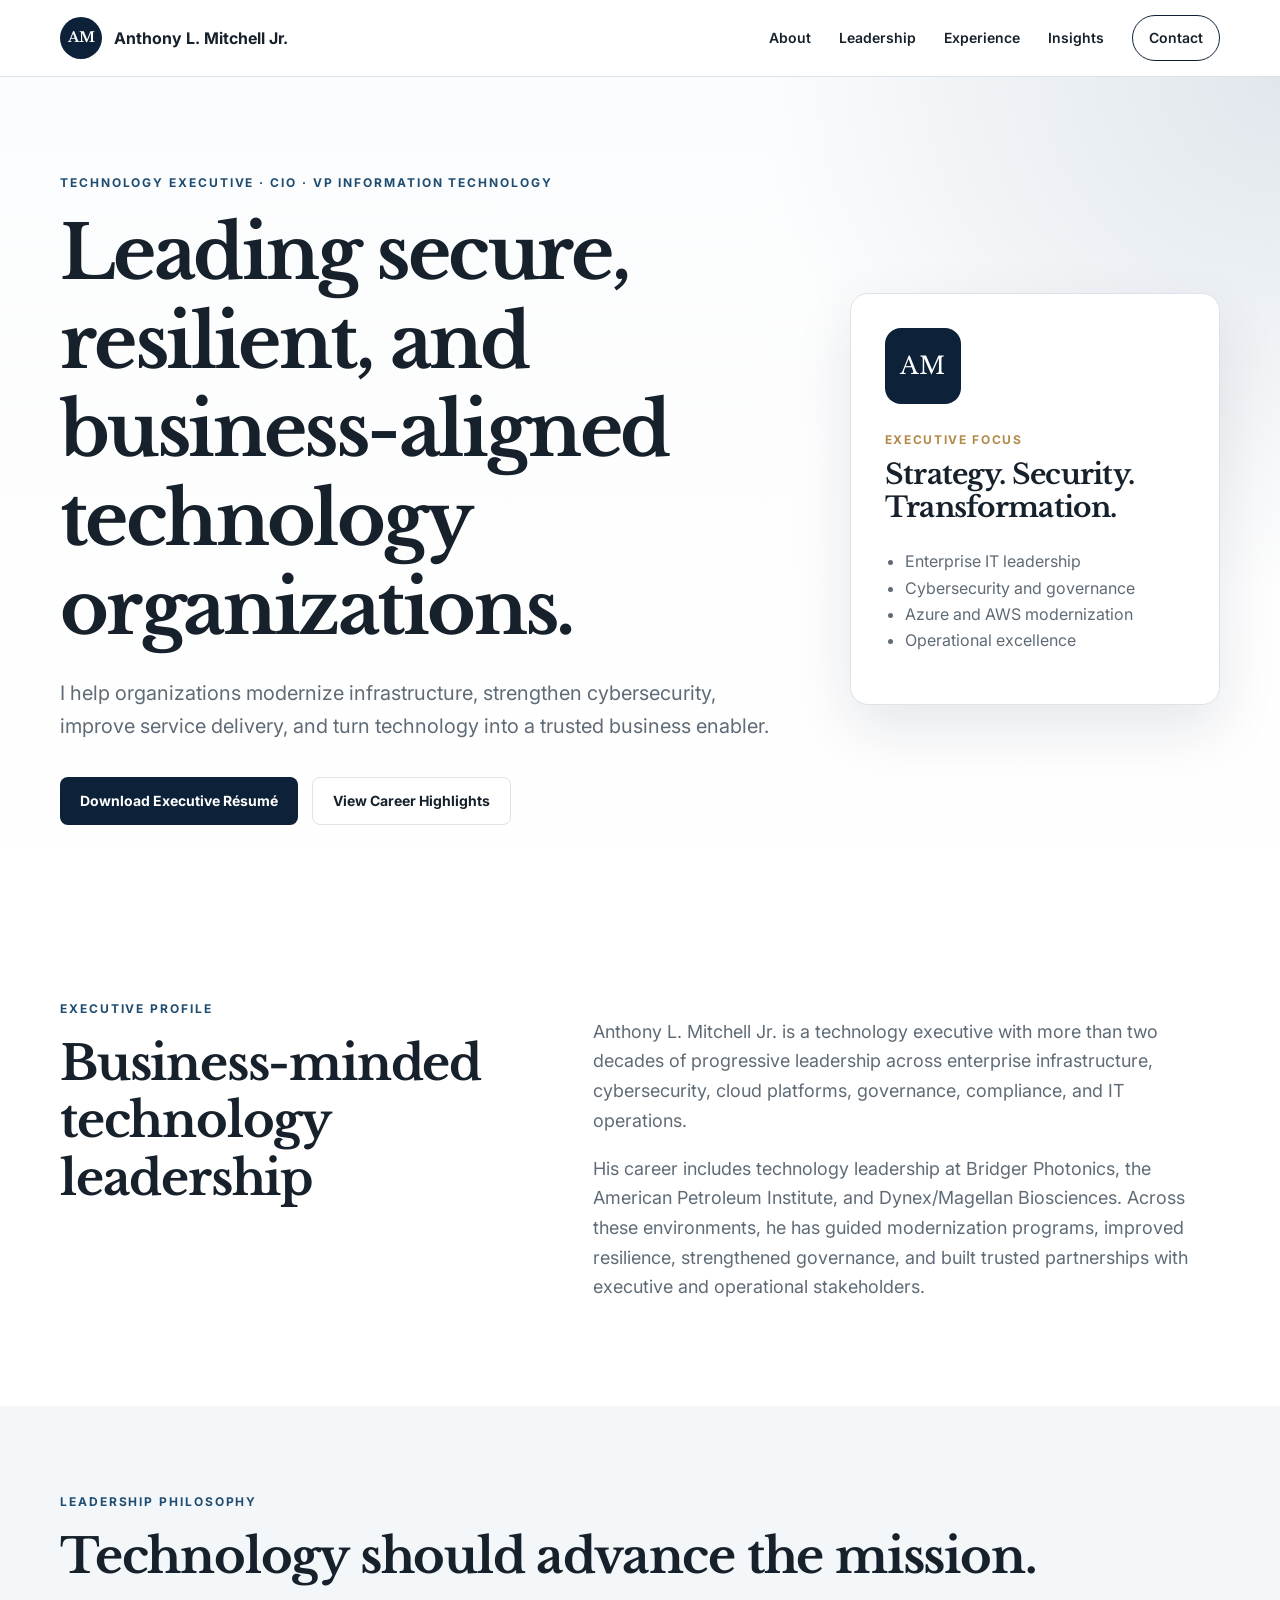
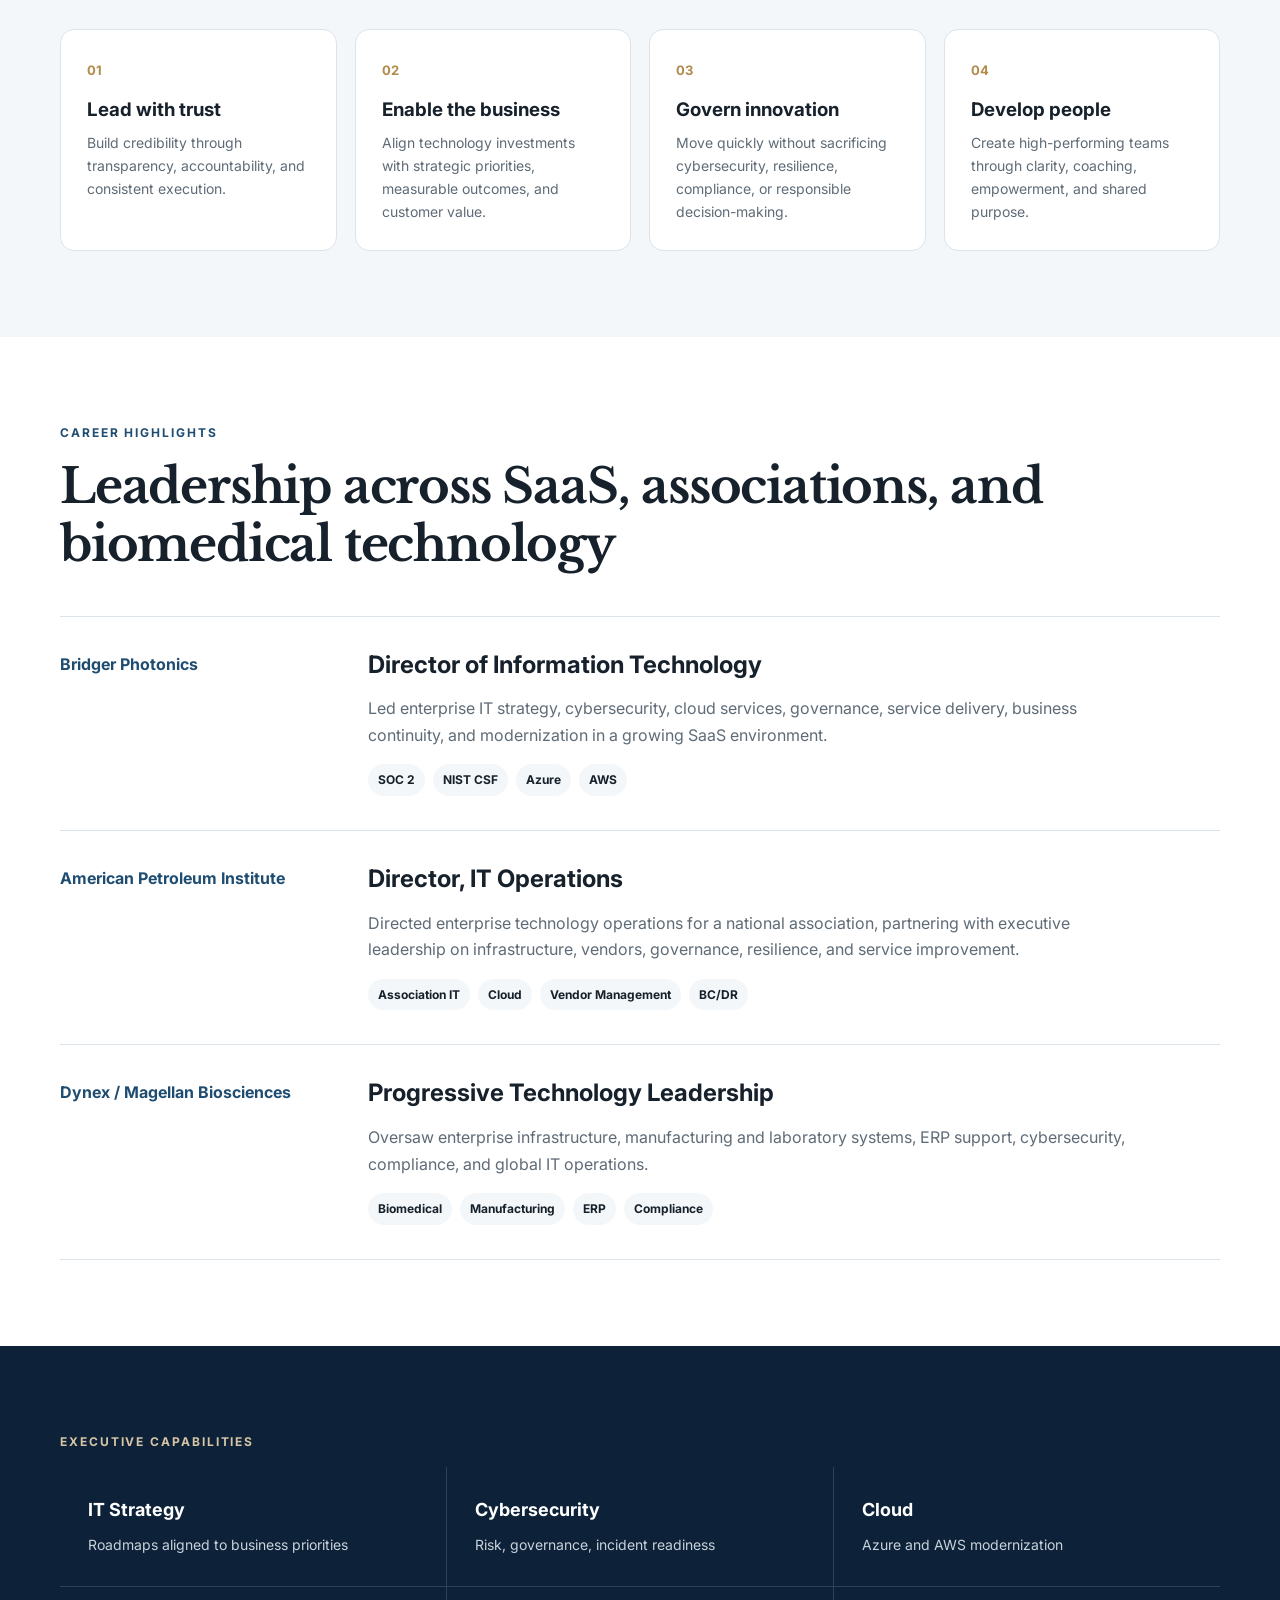
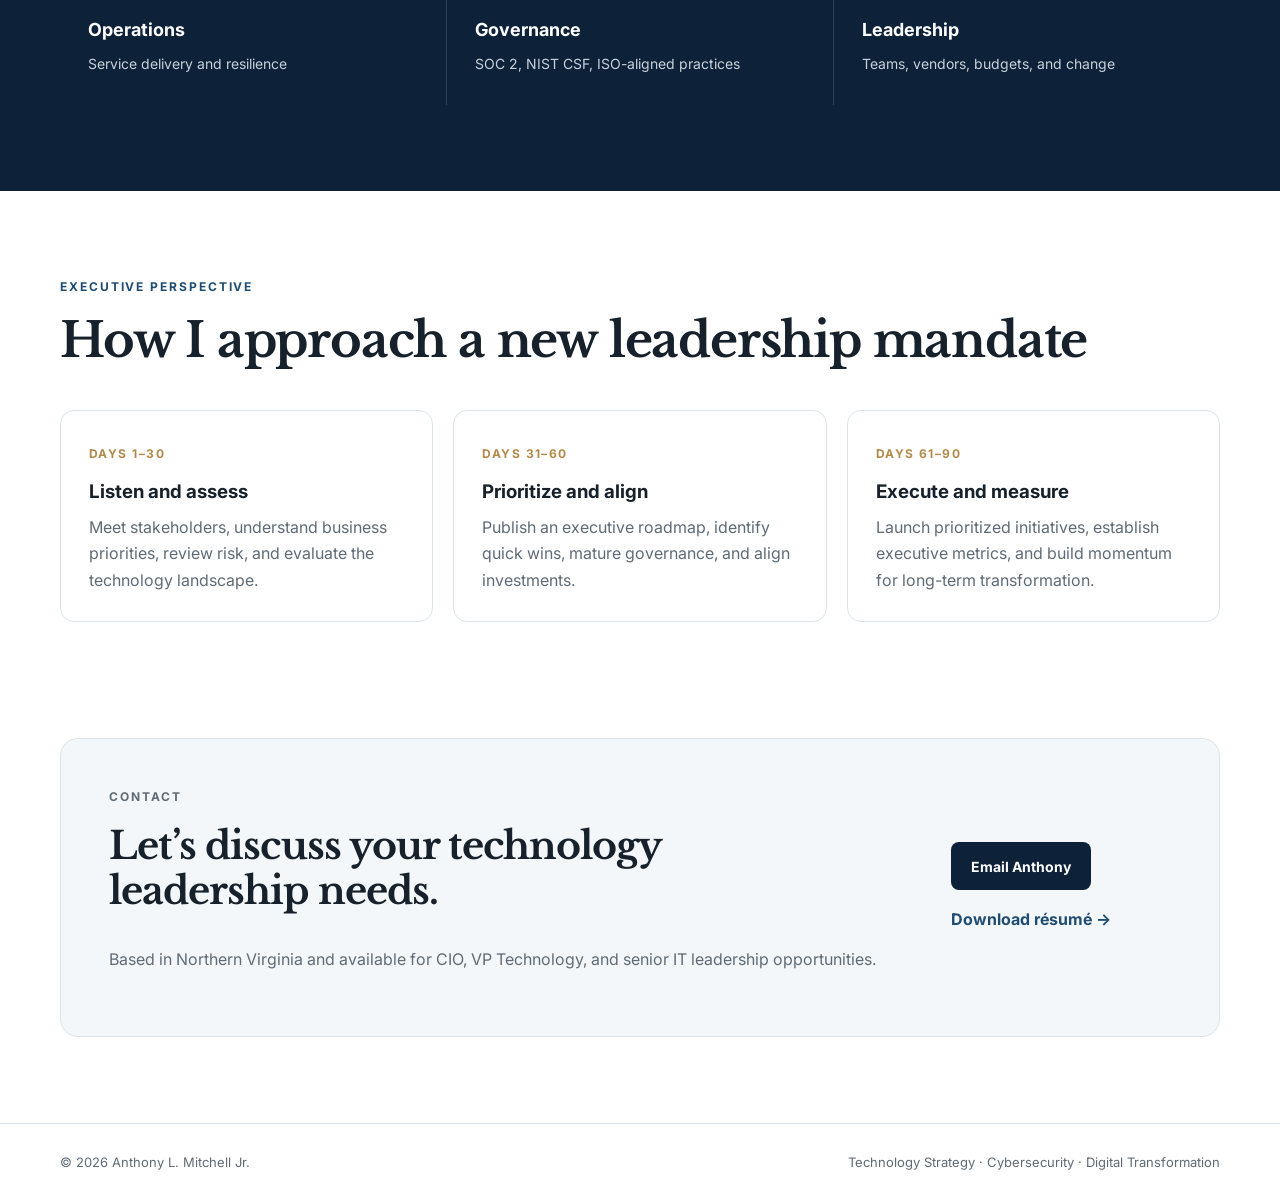
==== index.html @ c97d3fbc "Rename Anthony_Mitchell_Corrected_index.html to index.html" ====
<!DOCTYPE html>
<html lang="en">
<head>
  <meta charset="UTF-8" />
  <meta name="viewport" content="width=device-width, initial-scale=1.0" />
  <meta name="description" content="Anthony L. Mitchell Jr. — Technology Executive specializing in IT strategy, cybersecurity, cloud modernization, governance, and operational excellence." />
  <title>Anthony L. Mitchell Jr. | Technology Executive</title>
  <link rel="preconnect" href="https://fonts.googleapis.com">
  <link rel="preconnect" href="https://fonts.gstatic.com" crossorigin>
  <link href="https://fonts.googleapis.com/css2?family=Inter:wght@400;500;600;700&family=Libre+Baskerville:wght@700&display=swap" rel="stylesheet">
  <link rel="stylesheet" href="styles.css" />
</head>
<body>
  <header class="site-header">
    <div class="container nav-wrap">
      <a class="brand" href="#home" aria-label="Anthony Mitchell home">
        <span class="brand-mark">AM</span>
        <span class="brand-name">Anthony L. Mitchell Jr.</span>
      </a>
      <button class="menu-toggle" aria-label="Open navigation" aria-expanded="false">Menu</button>
      <nav class="nav" aria-label="Primary navigation">
        <a href="#about">About</a>
        <a href="#leadership">Leadership</a>
        <a href="#experience">Experience</a>
        <a href="#insights">Insights</a>
        <a class="nav-cta" href="#contact">Contact</a>
      </nav>
    </div>
  </header>

  <main>
    <section id="home" class="hero">
      <div class="container hero-grid">
        <div class="hero-copy">
          <p class="eyebrow">Technology Executive · CIO · VP Information Technology</p>
          <h1>Leading secure, resilient, and business-aligned technology organizations.</h1>
          <p class="hero-text">
            I help organizations modernize infrastructure, strengthen cybersecurity,
            improve service delivery, and turn technology into a trusted business enabler.
          </p>
          <div class="hero-actions">
            <a class="button primary" href="Anthony_Mitchell_Executive_Resume.docx">Download Executive Résumé</a>
            <a class="button secondary" href="#experience">View Career Highlights</a>
          </div>
        </div>
        <aside class="executive-card" aria-label="Executive profile summary">
          <div class="monogram">AM</div>
          <p class="card-label">Executive Focus</p>
          <h2>Strategy. Security. Transformation.</h2>
          <ul>
            <li>Enterprise IT leadership</li>
            <li>Cybersecurity and governance</li>
            <li>Azure and AWS modernization</li>
            <li>Operational excellence</li>
          </ul>
        </aside>
      </div>
    </section>

    <section id="about" class="section">
      <div class="container split">
        <div>
          <p class="section-label">Executive Profile</p>
          <h2>Business-minded technology leadership</h2>
        </div>
        <div class="prose">
          <p>
            Anthony L. Mitchell Jr. is a technology executive with more than two decades
            of progressive leadership across enterprise infrastructure, cybersecurity,
            cloud platforms, governance, compliance, and IT operations.
          </p>
          <p>
            His career includes technology leadership at Bridger Photonics, the American
            Petroleum Institute, and Dynex/Magellan Biosciences. Across these environments,
            he has guided modernization programs, improved resilience, strengthened governance,
            and built trusted partnerships with executive and operational stakeholders.
          </p>
        </div>
      </div>
    </section>

    <section id="leadership" class="section section-alt">
      <div class="container">
        <p class="section-label">Leadership Philosophy</p>
        <h2>Technology should advance the mission.</h2>
        <div class="principles">
          <article>
            <span>01</span>
            <h3>Lead with trust</h3>
            <p>Build credibility through transparency, accountability, and consistent execution.</p>
          </article>
          <article>
            <span>02</span>
            <h3>Enable the business</h3>
            <p>Align technology investments with strategic priorities, measurable outcomes, and customer value.</p>
          </article>
          <article>
            <span>03</span>
            <h3>Govern innovation</h3>
            <p>Move quickly without sacrificing cybersecurity, resilience, compliance, or responsible decision-making.</p>
          </article>
          <article>
            <span>04</span>
            <h3>Develop people</h3>
            <p>Create high-performing teams through clarity, coaching, empowerment, and shared purpose.</p>
          </article>
        </div>
      </div>
    </section>

    <section id="experience" class="section">
      <div class="container">
        <p class="section-label">Career Highlights</p>
        <h2>Leadership across SaaS, associations, and biomedical technology</h2>

        <div class="timeline">
          <article class="timeline-item">
            <div class="timeline-meta">Bridger Photonics</div>
            <div class="timeline-content">
              <h3>Director of Information Technology</h3>
              <p>
                Led enterprise IT strategy, cybersecurity, cloud services, governance,
                service delivery, business continuity, and modernization in a growing SaaS environment.
              </p>
              <div class="tags">
                <span>SOC 2</span><span>NIST CSF</span><span>Azure</span><span>AWS</span>
              </div>
            </div>
          </article>

          <article class="timeline-item">
            <div class="timeline-meta">American Petroleum Institute</div>
            <div class="timeline-content">
              <h3>Director, IT Operations</h3>
              <p>
                Directed enterprise technology operations for a national association,
                partnering with executive leadership on infrastructure, vendors,
                governance, resilience, and service improvement.
              </p>
              <div class="tags">
                <span>Association IT</span><span>Cloud</span><span>Vendor Management</span><span>BC/DR</span>
              </div>
            </div>
          </article>

          <article class="timeline-item">
            <div class="timeline-meta">Dynex / Magellan Biosciences</div>
            <div class="timeline-content">
              <h3>Progressive Technology Leadership</h3>
              <p>
                Oversaw enterprise infrastructure, manufacturing and laboratory systems,
                ERP support, cybersecurity, compliance, and global IT operations.
              </p>
              <div class="tags">
                <span>Biomedical</span><span>Manufacturing</span><span>ERP</span><span>Compliance</span>
              </div>
            </div>
          </article>
        </div>
      </div>
    </section>

    <section class="section section-dark">
      <div class="container">
        <p class="section-label light">Executive Capabilities</p>
        <div class="capability-grid">
          <div><strong>IT Strategy</strong><span>Roadmaps aligned to business priorities</span></div>
          <div><strong>Cybersecurity</strong><span>Risk, governance, incident readiness</span></div>
          <div><strong>Cloud</strong><span>Azure and AWS modernization</span></div>
          <div><strong>Operations</strong><span>Service delivery and resilience</span></div>
          <div><strong>Governance</strong><span>SOC 2, NIST CSF, ISO-aligned practices</span></div>
          <div><strong>Leadership</strong><span>Teams, vendors, budgets, and change</span></div>
        </div>
      </div>
    </section>

    <section id="insights" class="section">
      <div class="container">
        <p class="section-label">Executive Perspective</p>
        <h2>How I approach a new leadership mandate</h2>
        <div class="days-grid">
          <article>
            <span>Days 1–30</span>
            <h3>Listen and assess</h3>
            <p>Meet stakeholders, understand business priorities, review risk, and evaluate the technology landscape.</p>
          </article>
          <article>
            <span>Days 31–60</span>
            <h3>Prioritize and align</h3>
            <p>Publish an executive roadmap, identify quick wins, mature governance, and align investments.</p>
          </article>
          <article>
            <span>Days 61–90</span>
            <h3>Execute and measure</h3>
            <p>Launch prioritized initiatives, establish executive metrics, and build momentum for long-term transformation.</p>
          </article>
        </div>
      </div>
    </section>

    <section id="contact" class="section contact">
      <div class="container contact-card">
        <div>
          <p class="section-label">Contact</p>
          <h2>Let’s discuss your technology leadership needs.</h2>
          <p>Based in Northern Virginia and available for CIO, VP Technology, and senior IT leadership opportunities.</p>
        </div>
        <div class="contact-actions">
          <a class="button primary" href="mailto:almitchelljr@hotmail.com">Email Anthony</a>
          <a class="text-link" href="Anthony_Mitchell_Executive_Resume.docx">Download résumé →</a>
        </div>
      </div>
    </section>
  </main>

  <footer>
    <div class="container footer-wrap">
      <span>© <span id="year"></span> Anthony L. Mitchell Jr.</span>
      <span>Technology Strategy · Cybersecurity · Digital Transformation</span>
    </div>
  </footer>

  <script src="script.js"></script>
</body>
</html>
---- styles.css ----
:root {
  --navy: #0d2238;
  --blue: #1f4d72;
  --gold: #b28a4a;
  --ink: #17212b;
  --muted: #5f6b76;
  --line: #dce3e9;
  --soft: #f4f7f9;
  --white: #ffffff;
  --max: 1160px;
}

* { box-sizing: border-box; }
html { scroll-behavior: smooth; }
body {
  margin: 0;
  font-family: "Inter", system-ui, -apple-system, BlinkMacSystemFont, "Segoe UI", sans-serif;
  color: var(--ink);
  background: var(--white);
  line-height: 1.65;
}
a { color: inherit; text-decoration: none; }
.container { width: min(var(--max), calc(100% - 40px)); margin: 0 auto; }

.site-header {
  position: sticky;
  top: 0;
  z-index: 20;
  background: rgba(255,255,255,.94);
  backdrop-filter: blur(14px);
  border-bottom: 1px solid var(--line);
}
.nav-wrap { min-height: 76px; display: flex; align-items: center; justify-content: space-between; }
.brand { display: flex; align-items: center; gap: 12px; font-weight: 700; }
.brand-mark {
  display: grid; place-items: center; width: 42px; height: 42px;
  background: var(--navy); color: var(--white); border-radius: 50%;
  font-family: "Libre Baskerville", serif; font-size: 14px;
}
.nav { display: flex; align-items: center; gap: 28px; font-size: 14px; font-weight: 600; }
.nav a:hover { color: var(--blue); }
.nav-cta { padding: 10px 16px; border: 1px solid var(--navy); border-radius: 999px; }
.menu-toggle { display:none; }

.hero {
  padding: 96px 0 88px;
  background:
    radial-gradient(circle at top right, rgba(31,77,114,.12), transparent 34%),
    linear-gradient(180deg, #fbfcfd 0%, #ffffff 100%);
}
.hero-grid { display: grid; grid-template-columns: 1.55fr .8fr; gap: 72px; align-items: center; }
.eyebrow, .section-label {
  margin: 0 0 16px; color: var(--blue); font-size: 12px; letter-spacing: .16em;
  text-transform: uppercase; font-weight: 700;
}
h1, h2, h3 { margin-top: 0; line-height: 1.2; }
h1 {
  margin-bottom: 24px; max-width: 850px;
  font-family: "Libre Baskerville", serif;
  font-size: clamp(44px, 6vw, 74px);
  letter-spacing: -.035em;
}
h2 { font-family: "Libre Baskerville", serif; font-size: clamp(30px, 4vw, 48px); letter-spacing: -.025em; }
.hero-text { max-width: 720px; color: var(--muted); font-size: 20px; }
.hero-actions { display: flex; gap: 14px; flex-wrap: wrap; margin-top: 34px; }
.button {
  display: inline-flex; align-items: center; justify-content: center;
  min-height: 48px; padding: 0 20px; border-radius: 8px;
  font-weight: 700; font-size: 14px;
}
.primary { background: var(--navy); color: var(--white); }
.primary:hover { background: var(--blue); }
.secondary { border: 1px solid var(--line); background: var(--white); }
.executive-card {
  padding: 34px; border: 1px solid var(--line); background: var(--white);
  border-radius: 18px; box-shadow: 0 24px 60px rgba(13,34,56,.10);
}
.monogram {
  width: 76px; height: 76px; display:grid; place-items:center;
  border-radius: 16px; background: var(--navy); color: var(--white);
  font-family:"Libre Baskerville",serif; font-size:24px; margin-bottom:26px;
}
.card-label { margin:0 0 8px; color: var(--gold); font-size:12px; text-transform:uppercase; letter-spacing:.14em; font-weight:700; }
.executive-card h2 { font-size: 28px; }
.executive-card ul { padding-left: 20px; color: var(--muted); }

.section { padding: 86px 0; }
.section-alt { background: var(--soft); }
.split { display: grid; grid-template-columns: .85fr 1.15fr; gap: 70px; }
.prose { font-size: 18px; color: var(--muted); }
.principles { display:grid; grid-template-columns: repeat(4,1fr); gap:18px; margin-top:44px; }
.principles article {
  padding: 26px; border:1px solid var(--line); border-radius:14px; background:var(--white);
}
.principles span { color: var(--gold); font-weight:700; font-size:13px; }
.principles h3 { margin:16px 0 10px; }
.principles p { margin:0; color:var(--muted); font-size:14px; }

.timeline { margin-top: 42px; border-top:1px solid var(--line); }
.timeline-item {
  display:grid; grid-template-columns: 260px 1fr; gap:48px;
  padding:34px 0; border-bottom:1px solid var(--line);
}
.timeline-meta { color:var(--blue); font-weight:700; }
.timeline-content h3 { margin-bottom:10px; font-size:24px; }
.timeline-content p { color:var(--muted); max-width:760px; }
.tags { display:flex; flex-wrap:wrap; gap:8px; margin-top:14px; }
.tags span { font-size:12px; font-weight:700; padding:6px 10px; background:var(--soft); border-radius:999px; }

.section-dark { background:var(--navy); color:var(--white); }
.section-label.light { color:#d7c5a6; }
.capability-grid { display:grid; grid-template-columns:repeat(3,1fr); gap:1px; background:rgba(255,255,255,.14); }
.capability-grid div { padding:28px; background:var(--navy); }
.capability-grid strong { display:block; font-size:18px; margin-bottom:6px; }
.capability-grid span { color:#c8d2dc; font-size:14px; }

.days-grid { display:grid; grid-template-columns:repeat(3,1fr); gap:20px; margin-top:40px; }
.days-grid article { padding:28px; border:1px solid var(--line); border-radius:14px; }
.days-grid span { color:var(--gold); text-transform:uppercase; font-size:12px; letter-spacing:.12em; font-weight:700; }
.days-grid h3 { margin:16px 0 10px; }
.days-grid p { color:var(--muted); margin:0; }

.contact { padding-top:30px; }
.contact-card {
  display:flex; justify-content:space-between; align-items:center; gap:48px;
  padding:48px; border-radius:18px; background:var(--soft); border:1px solid var(--line);
}
.contact-card h2 { max-width:720px; font-size:38px; }
.contact-card p { color:var(--muted); }
.contact-actions { display:flex; flex-direction:column; align-items:flex-start; gap:16px; min-width:220px; }
.text-link { color:var(--blue); font-weight:700; }

footer { border-top:1px solid var(--line); padding:28px 0; color:var(--muted); font-size:13px; }
.footer-wrap { display:flex; justify-content:space-between; gap:20px; }

@media (max-width: 900px) {
  .hero-grid, .split { grid-template-columns:1fr; }
  .principles, .capability-grid, .days-grid { grid-template-columns:1fr 1fr; }
  .timeline-item { grid-template-columns:1fr; gap:10px; }
  .contact-card { flex-direction:column; align-items:flex-start; }
}
@media (max-width: 680px) {
  .container { width:min(100% - 26px, var(--max)); }
  .brand-name { display:none; }
  .menu-toggle {
    display:block; background:transparent; border:1px solid var(--line);
    border-radius:8px; padding:8px 12px; font-weight:700;
  }
  .nav {
    position:absolute; top:76px; left:0; right:0; display:none;
    flex-direction:column; align-items:stretch; gap:0;
    padding:12px 20px 20px; background:var(--white); border-bottom:1px solid var(--line);
  }
  .nav.open { display:flex; }
  .nav a { padding:12px 0; }
  .nav-cta { border:none; border-radius:0; }
  .hero { padding:72px 0 64px; }
  h1 { font-size:42px; }
  .hero-text { font-size:18px; }
  .principles, .capability-grid, .days-grid { grid-template-columns:1fr; }
  .contact-card { padding:30px; }
  .footer-wrap { flex-direction:column; }
}
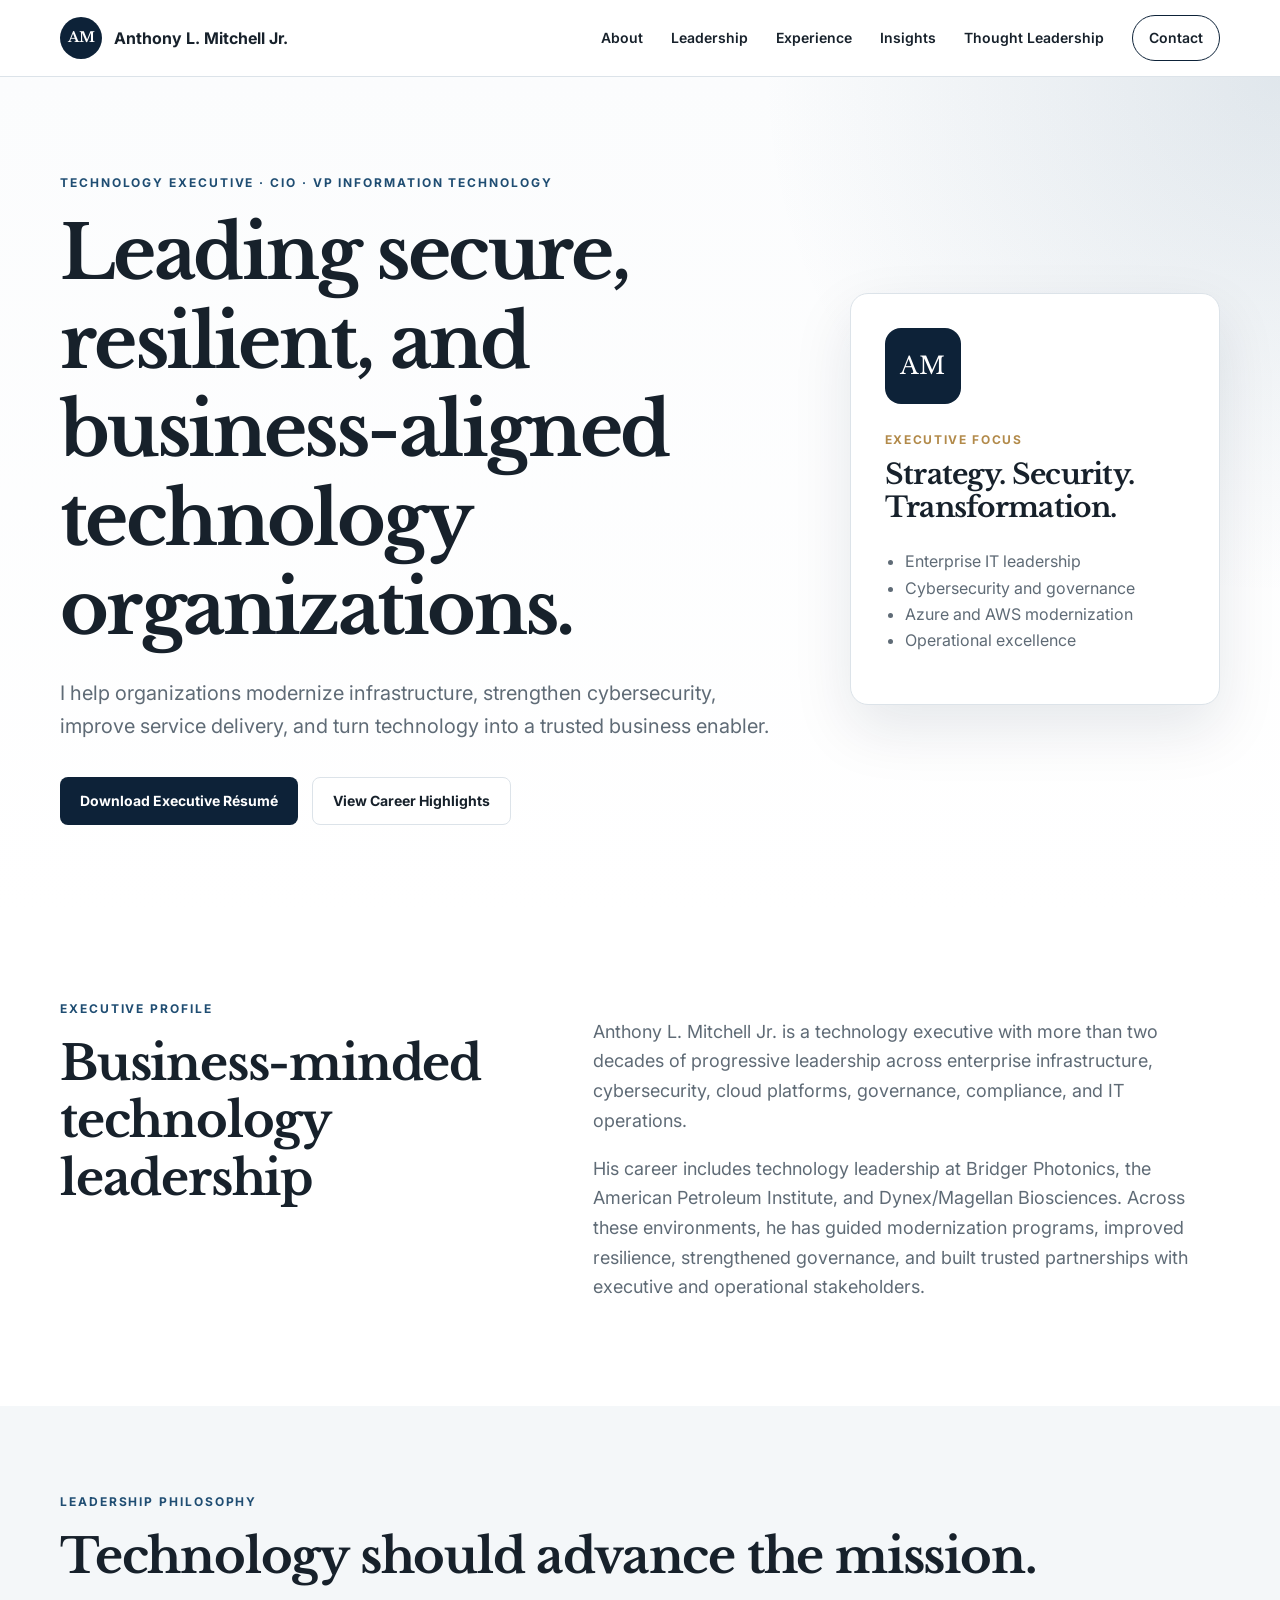
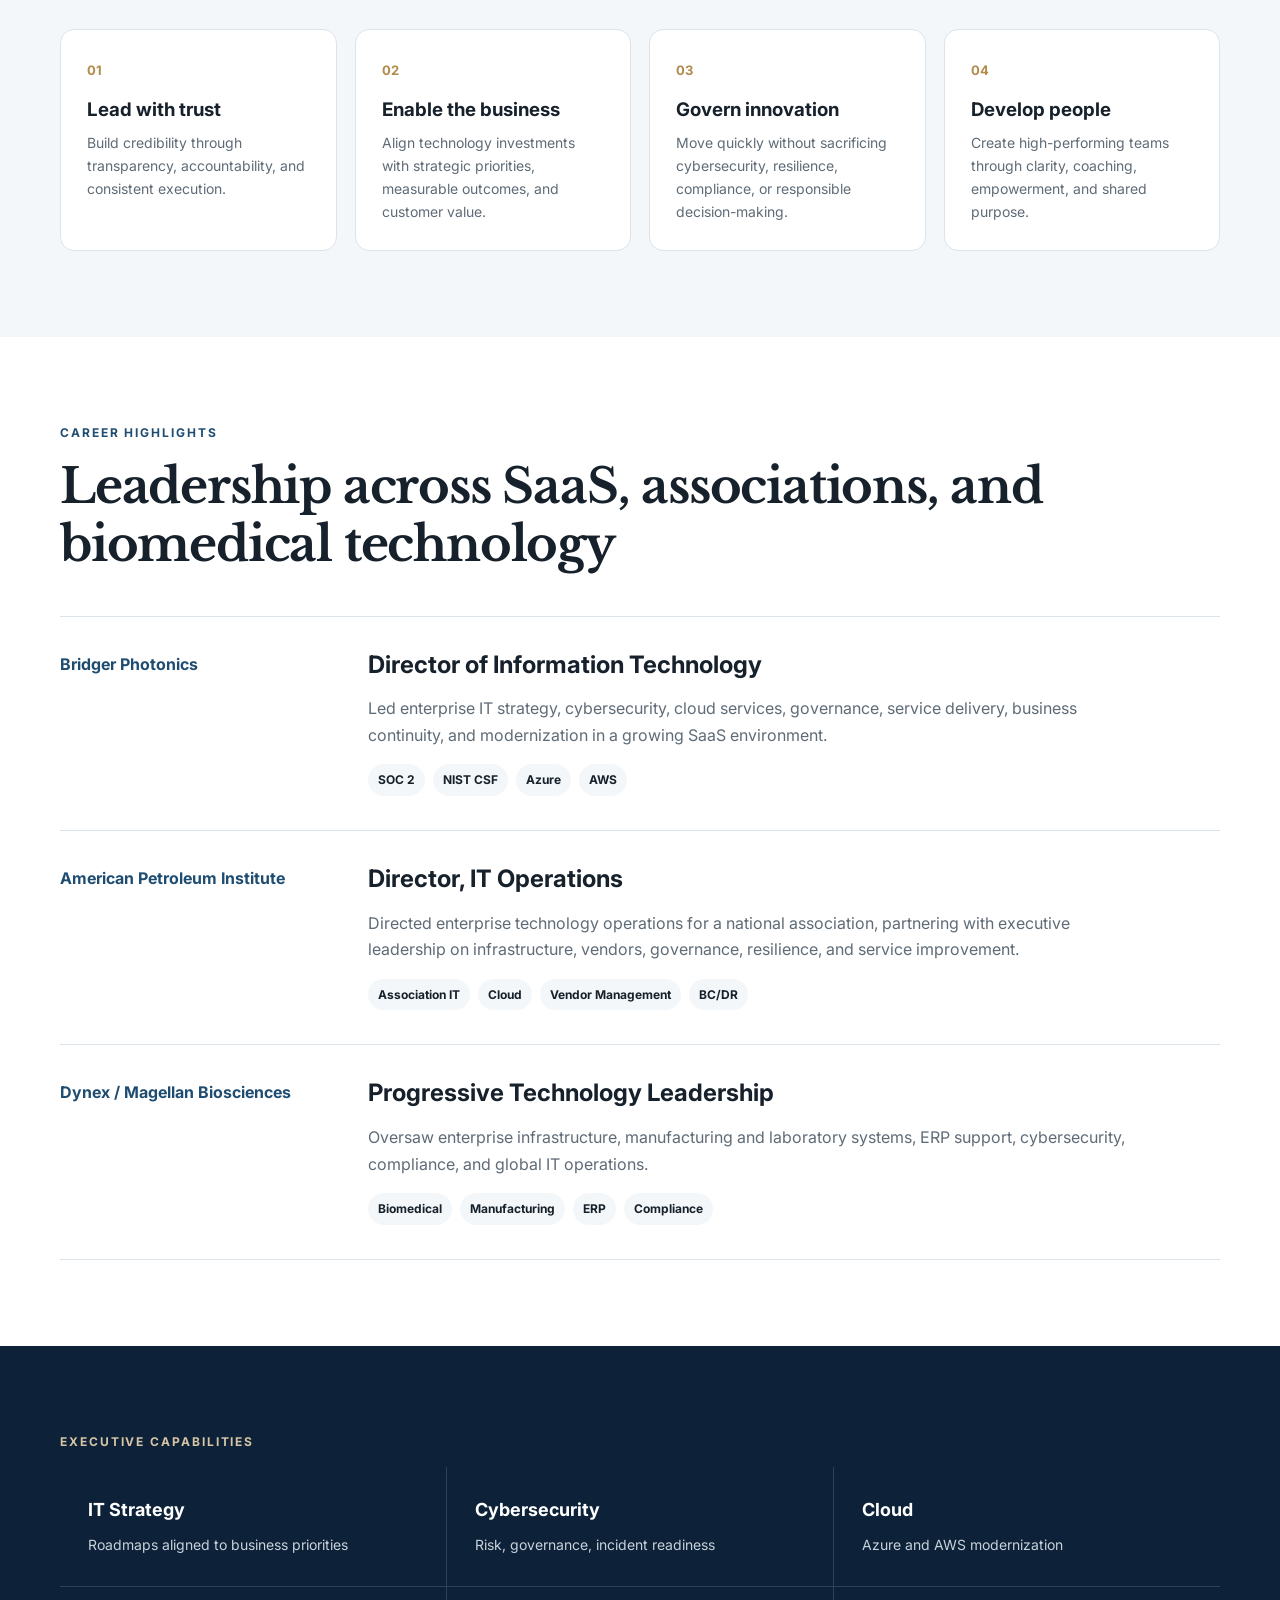
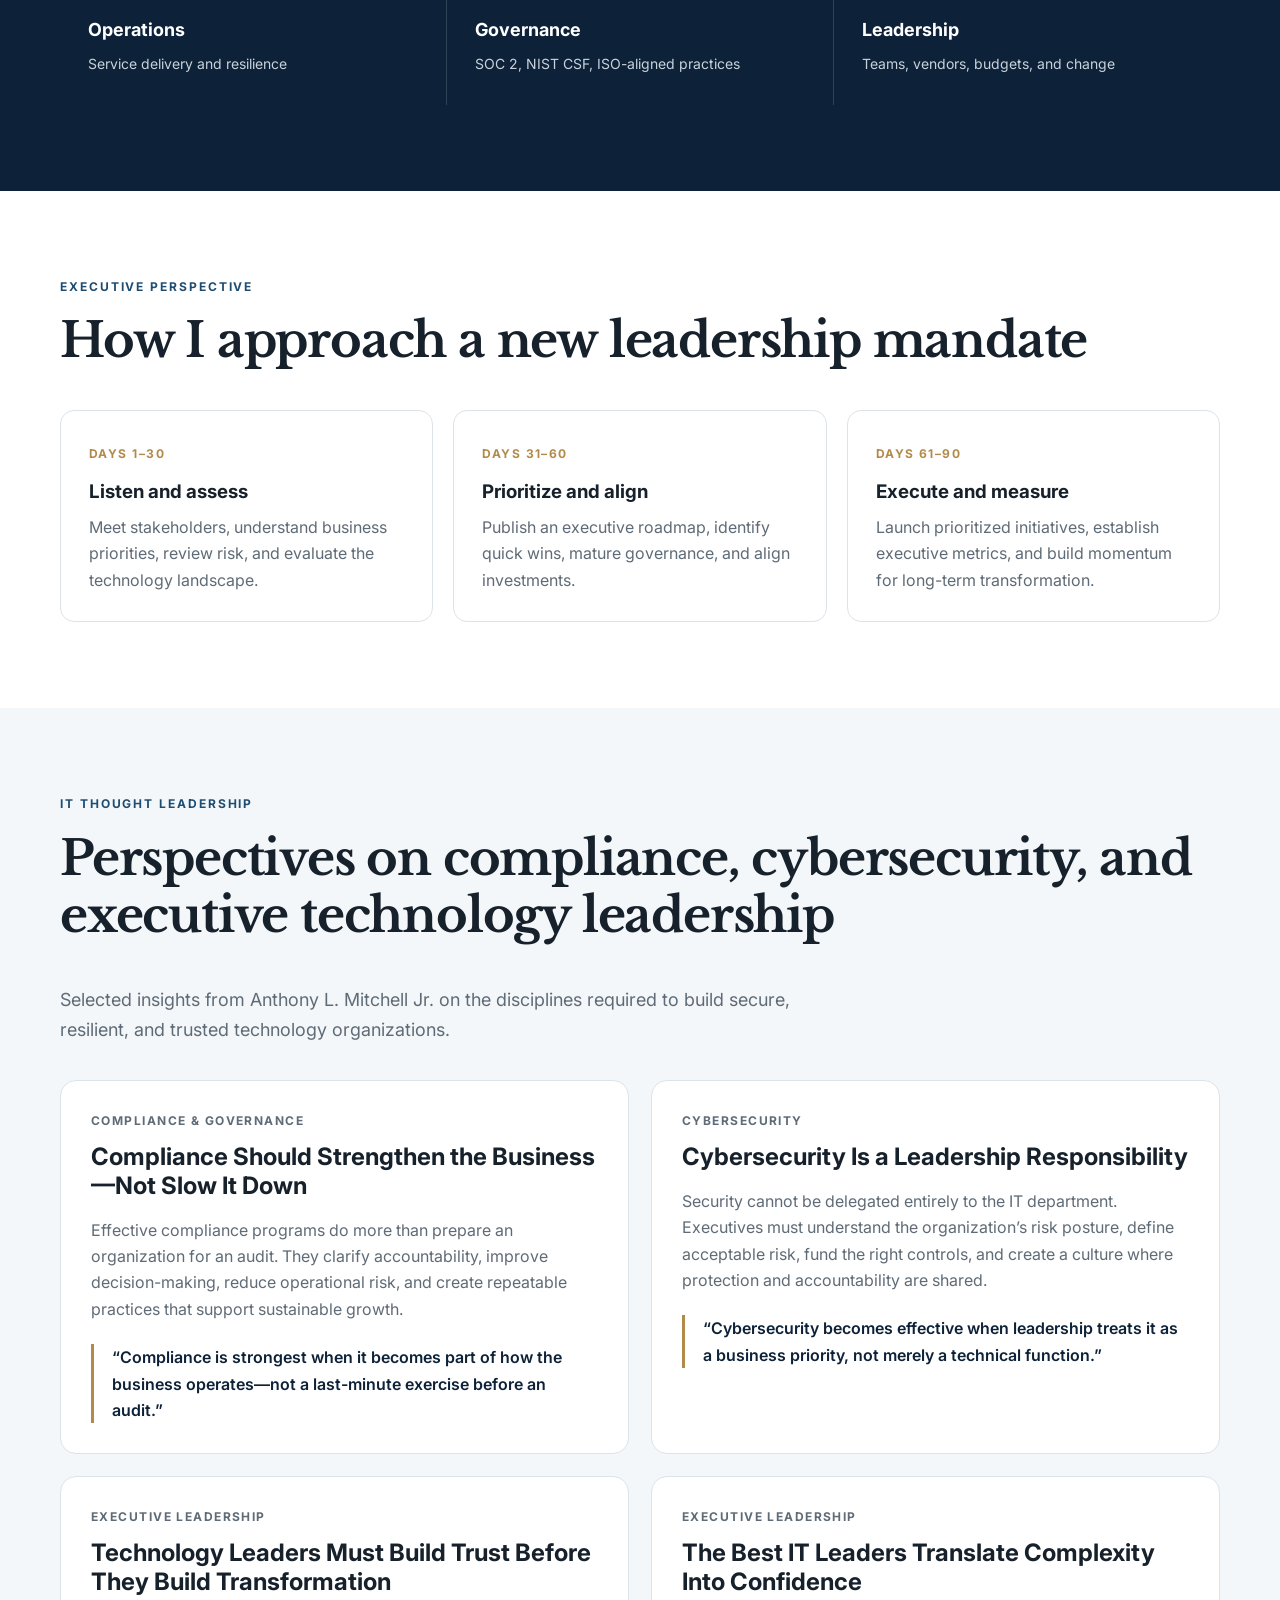
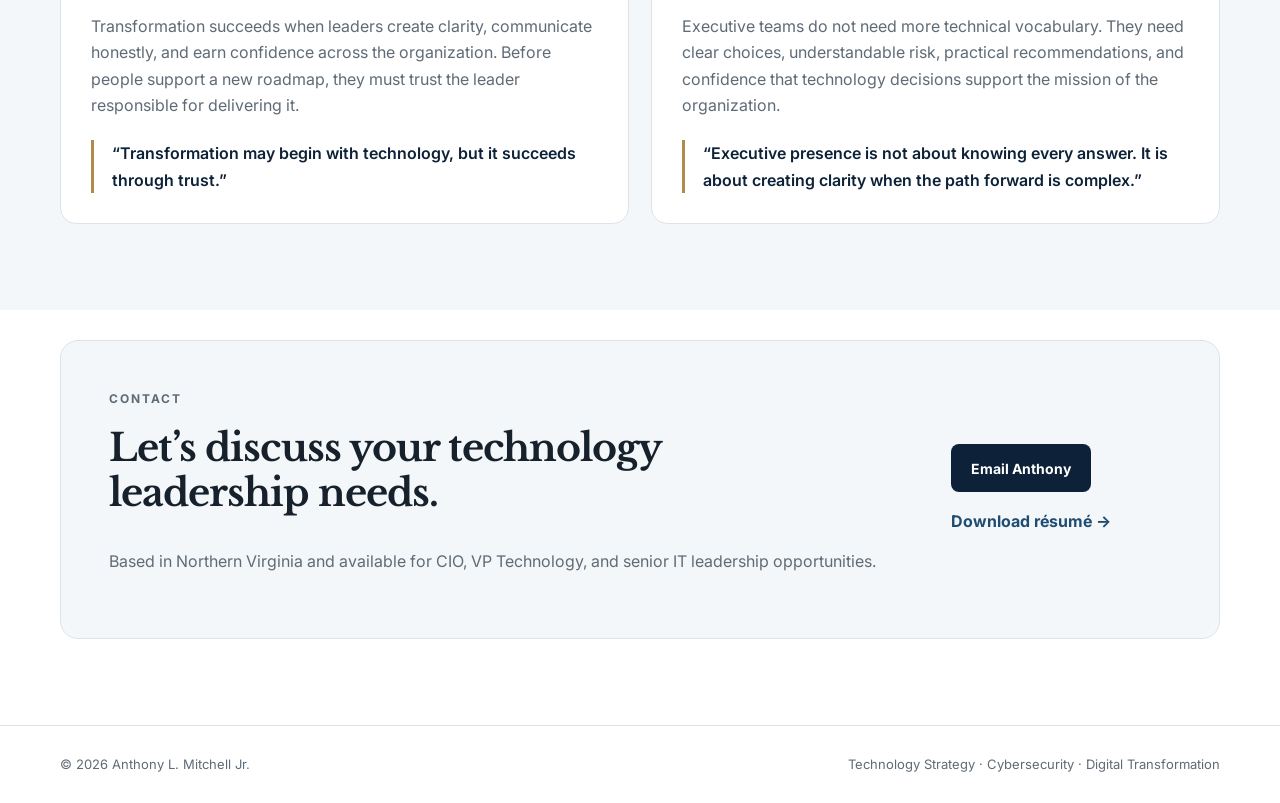
==== commit bbdc9f74: "Rename .html to index.html" ====
--- a/index.html
+++ b/index.html
@@ -9,6 +9,52 @@
   <link rel="preconnect" href="https://fonts.gstatic.com" crossorigin>
   <link href="https://fonts.googleapis.com/css2?family=Inter:wght@400;500;600;700&family=Libre+Baskerville:wght@700&display=swap" rel="stylesheet">
   <link rel="stylesheet" href="styles.css" />
+
+  <style>
+    .section-intro {
+      max-width: 760px;
+      color: var(--muted);
+      font-size: 18px;
+      margin-bottom: 36px;
+    }
+    .thought-grid {
+      display: grid;
+      grid-template-columns: repeat(2, 1fr);
+      gap: 22px;
+    }
+    .thought-card {
+      padding: 30px;
+      background: var(--white);
+      border: 1px solid var(--line);
+      border-radius: 16px;
+    }
+    .thought-category {
+      margin: 0 0 12px;
+      color: var(--gold);
+      font-size: 12px;
+      font-weight: 700;
+      letter-spacing: .12em;
+      text-transform: uppercase;
+    }
+    .thought-card h3 {
+      font-size: 24px;
+      margin-bottom: 14px;
+    }
+    .thought-card p {
+      color: var(--muted);
+    }
+    .thought-card blockquote {
+      margin: 22px 0 0;
+      padding-left: 18px;
+      border-left: 3px solid var(--gold);
+      color: var(--navy);
+      font-weight: 600;
+    }
+    @media (max-width: 760px) {
+      .thought-grid { grid-template-columns: 1fr; }
+    }
+  </style>
+
 </head>
 <body>
   <header class="site-header">
@@ -23,6 +69,7 @@
         <a href="#leadership">Leadership</a>
         <a href="#experience">Experience</a>
         <a href="#insights">Insights</a>
+        <a href="#thought-leadership">Thought Leadership</a>
         <a class="nav-cta" href="#contact">Contact</a>
       </nav>
     </div>
@@ -198,6 +245,64 @@
       </div>
     </section>
 
+
+    <section id="thought-leadership" class="section section-alt">
+      <div class="container">
+        <p class="section-label">IT Thought Leadership</p>
+        <h2>Perspectives on compliance, cybersecurity, and executive technology leadership</h2>
+        <p class="section-intro">
+          Selected insights from Anthony L. Mitchell Jr. on the disciplines required to build
+          secure, resilient, and trusted technology organizations.
+        </p>
+
+        <div class="thought-grid">
+          <article class="thought-card">
+            <p class="thought-category">Compliance & Governance</p>
+            <h3>Compliance Should Strengthen the Business—Not Slow It Down</h3>
+            <p>
+              Effective compliance programs do more than prepare an organization for an audit.
+              They clarify accountability, improve decision-making, reduce operational risk,
+              and create repeatable practices that support sustainable growth.
+            </p>
+            <blockquote>“Compliance is strongest when it becomes part of how the business operates—not a last-minute exercise before an audit.”</blockquote>
+          </article>
+
+          <article class="thought-card">
+            <p class="thought-category">Cybersecurity</p>
+            <h3>Cybersecurity Is a Leadership Responsibility</h3>
+            <p>
+              Security cannot be delegated entirely to the IT department. Executives must understand
+              the organization’s risk posture, define acceptable risk, fund the right controls,
+              and create a culture where protection and accountability are shared.
+            </p>
+            <blockquote>“Cybersecurity becomes effective when leadership treats it as a business priority, not merely a technical function.”</blockquote>
+          </article>
+
+          <article class="thought-card">
+            <p class="thought-category">Executive Leadership</p>
+            <h3>Technology Leaders Must Build Trust Before They Build Transformation</h3>
+            <p>
+              Transformation succeeds when leaders create clarity, communicate honestly, and earn
+              confidence across the organization. Before people support a new roadmap, they must
+              trust the leader responsible for delivering it.
+            </p>
+            <blockquote>“Transformation may begin with technology, but it succeeds through trust.”</blockquote>
+          </article>
+
+          <article class="thought-card">
+            <p class="thought-category">Executive Leadership</p>
+            <h3>The Best IT Leaders Translate Complexity Into Confidence</h3>
+            <p>
+              Executive teams do not need more technical vocabulary. They need clear choices,
+              understandable risk, practical recommendations, and confidence that technology
+              decisions support the mission of the organization.
+            </p>
+            <blockquote>“Executive presence is not about knowing every answer. It is about creating clarity when the path forward is complex.”</blockquote>
+          </article>
+        </div>
+      </div>
+    </section>
+
     <section id="contact" class="section contact">
       <div class="container contact-card">
         <div>
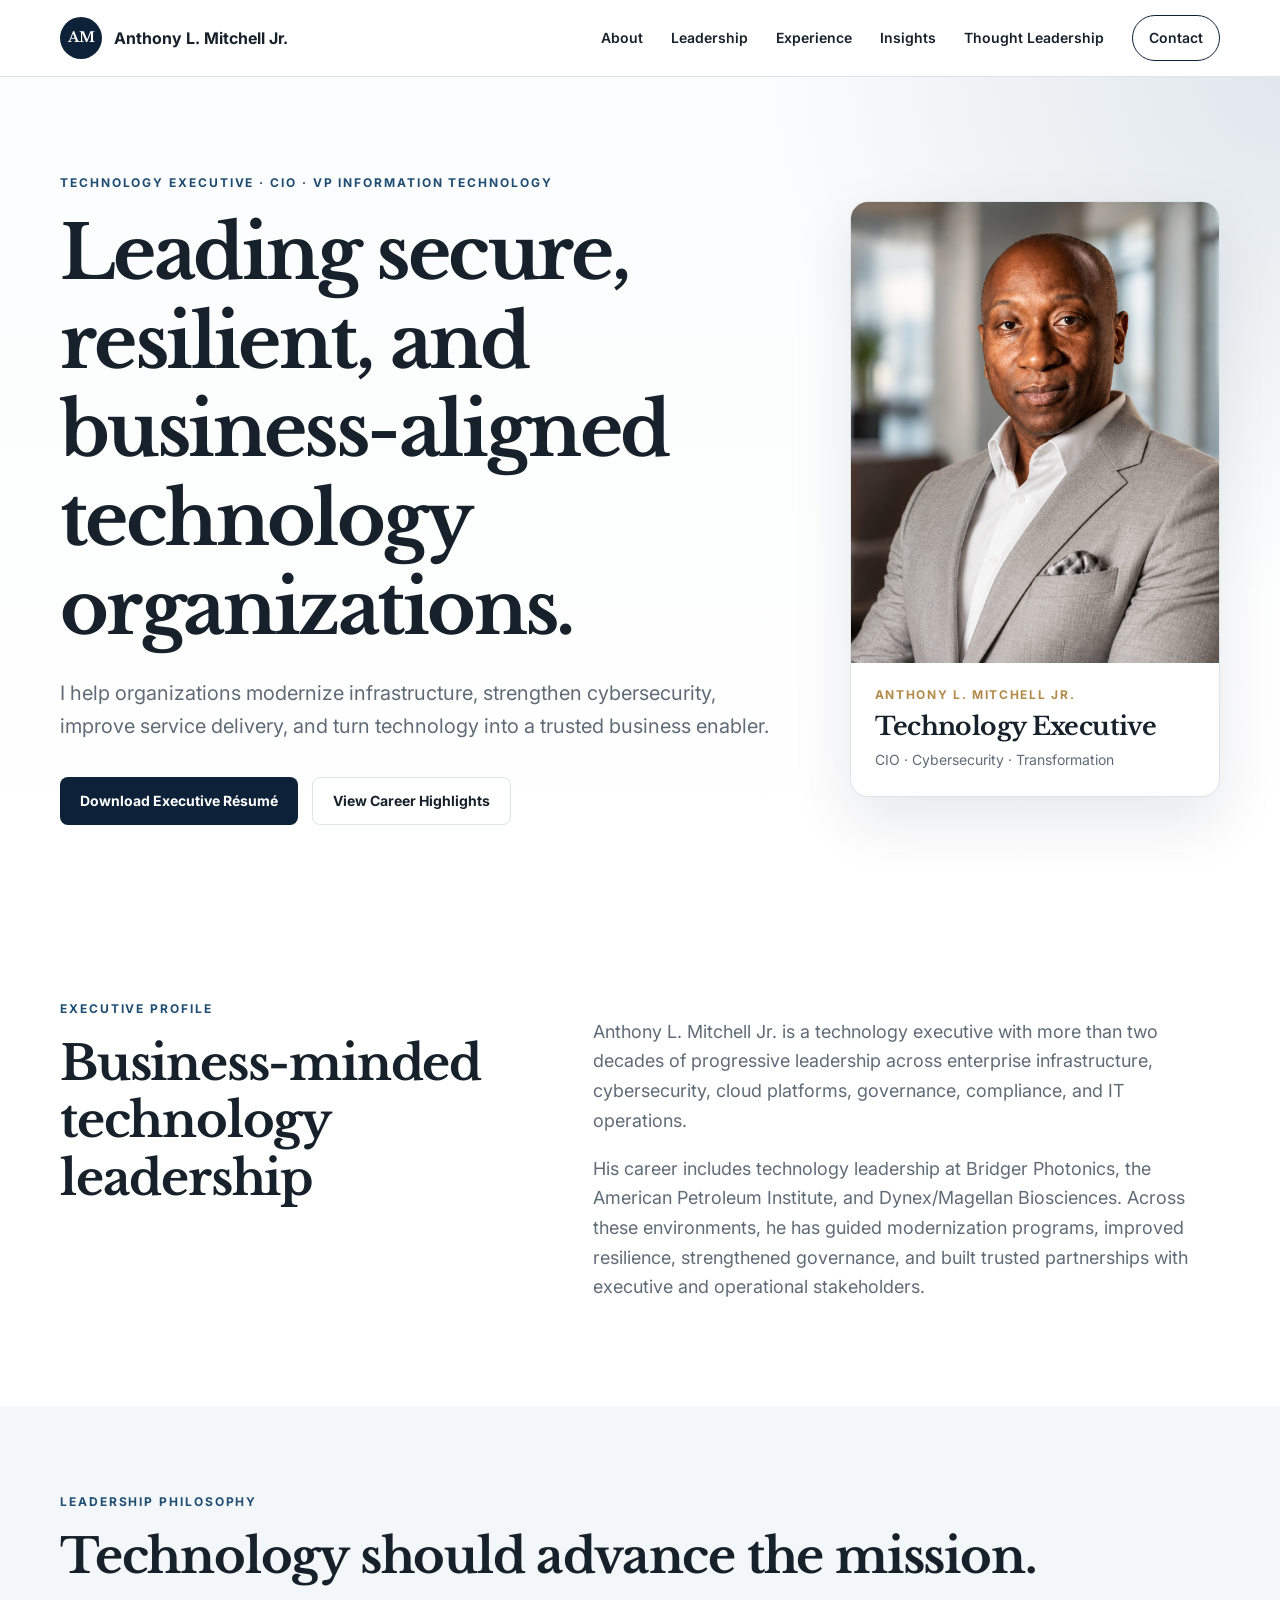
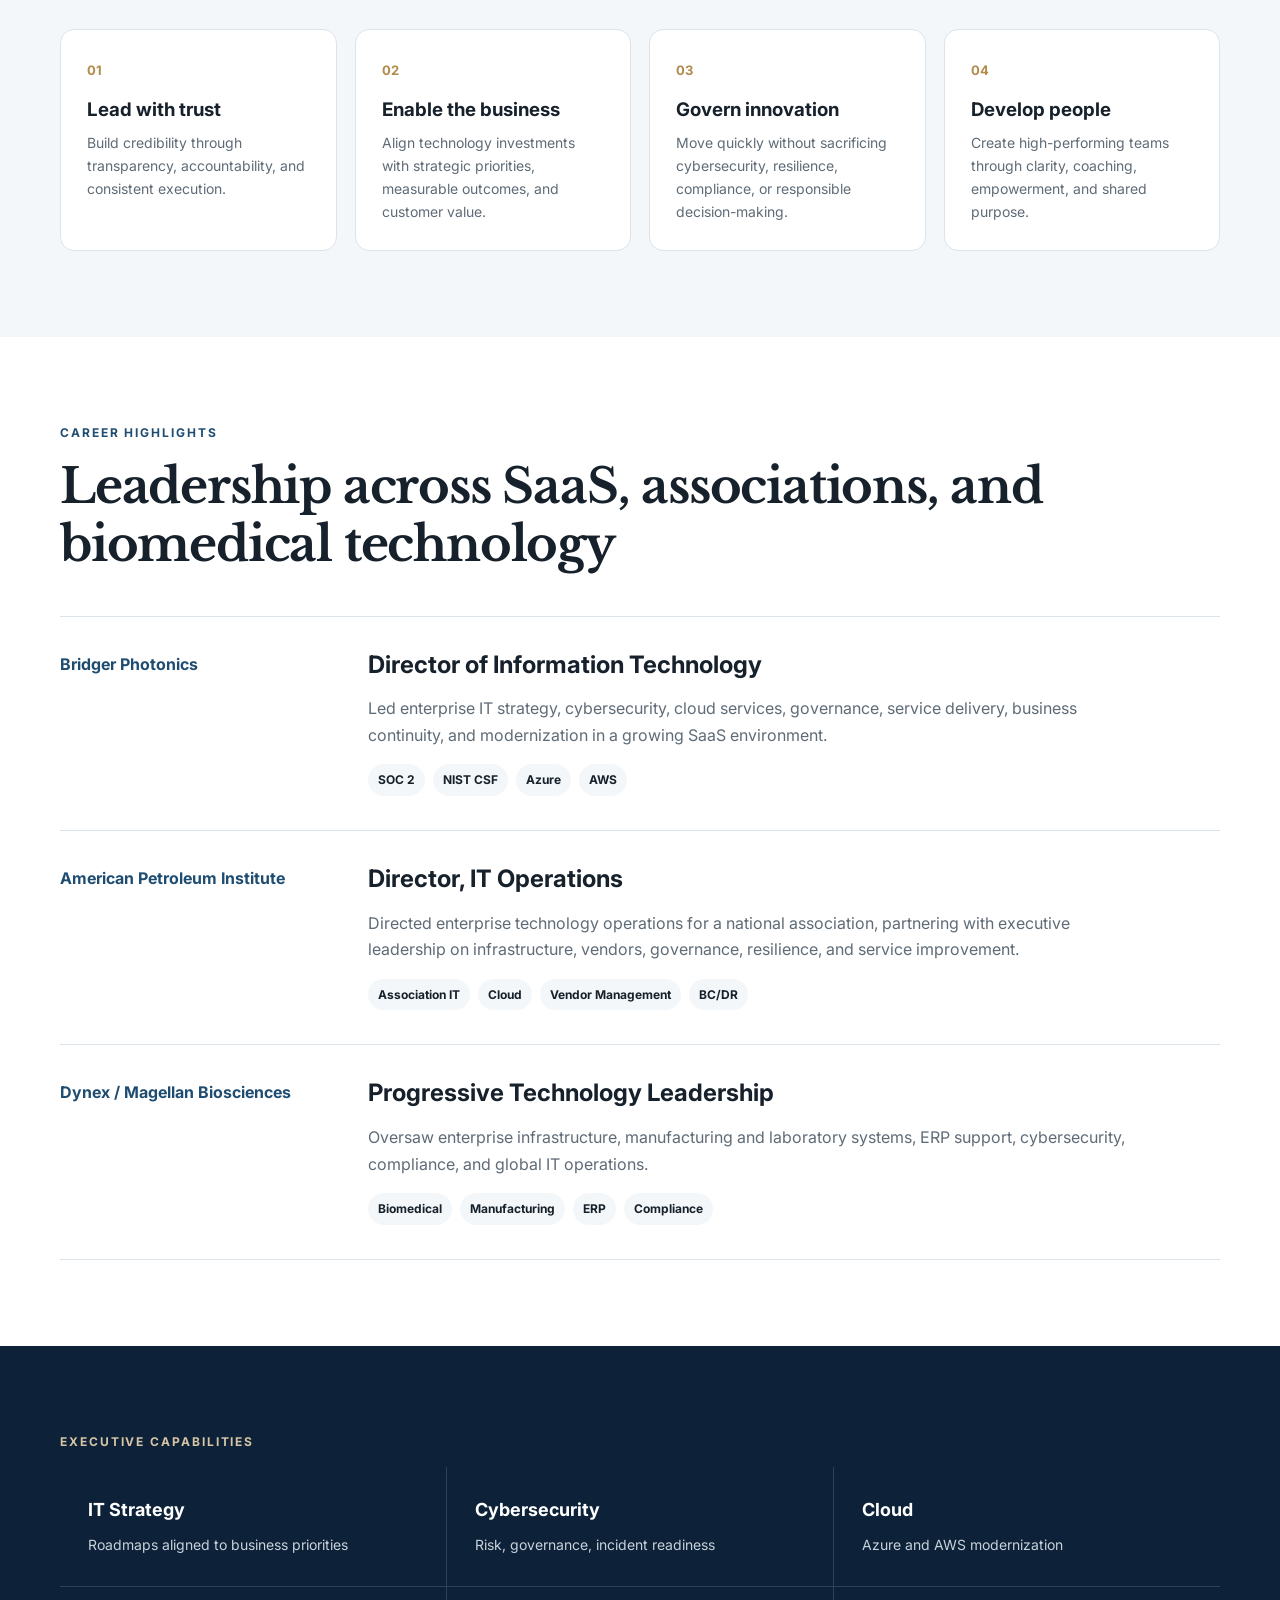
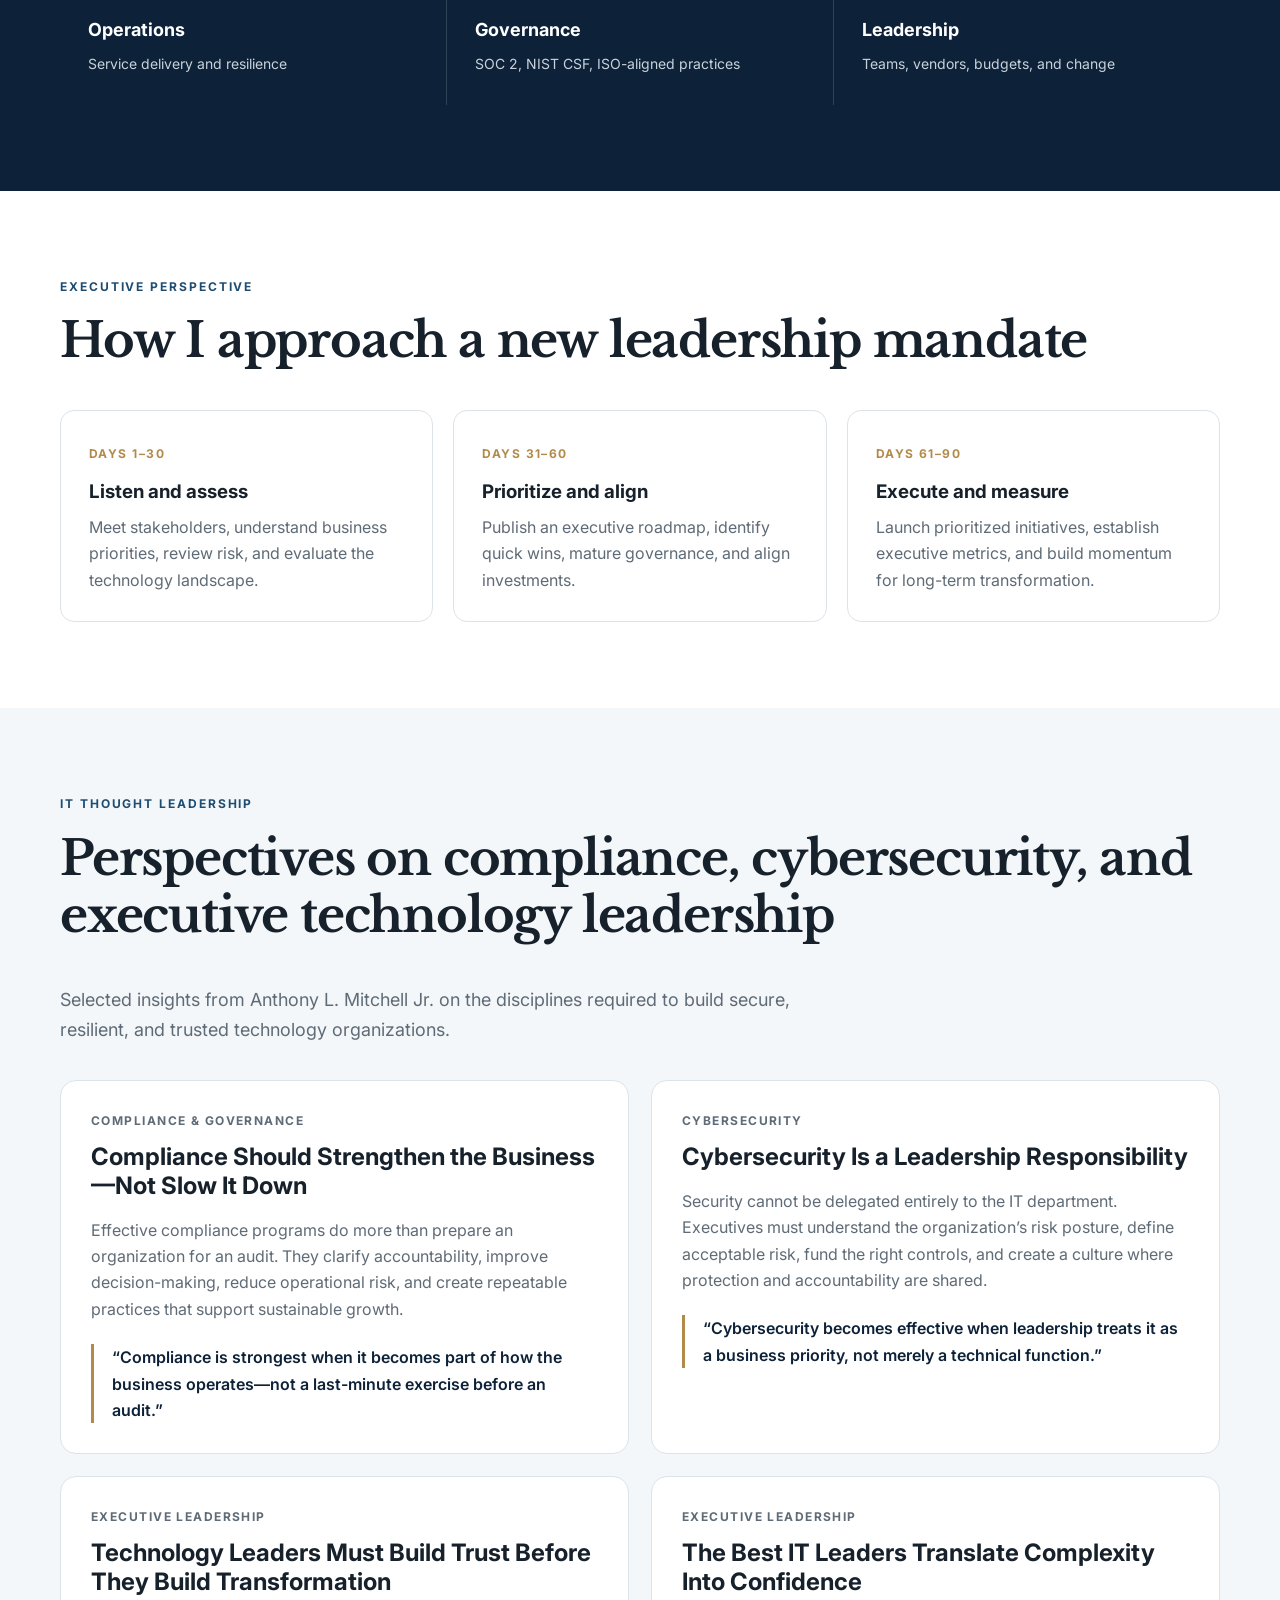
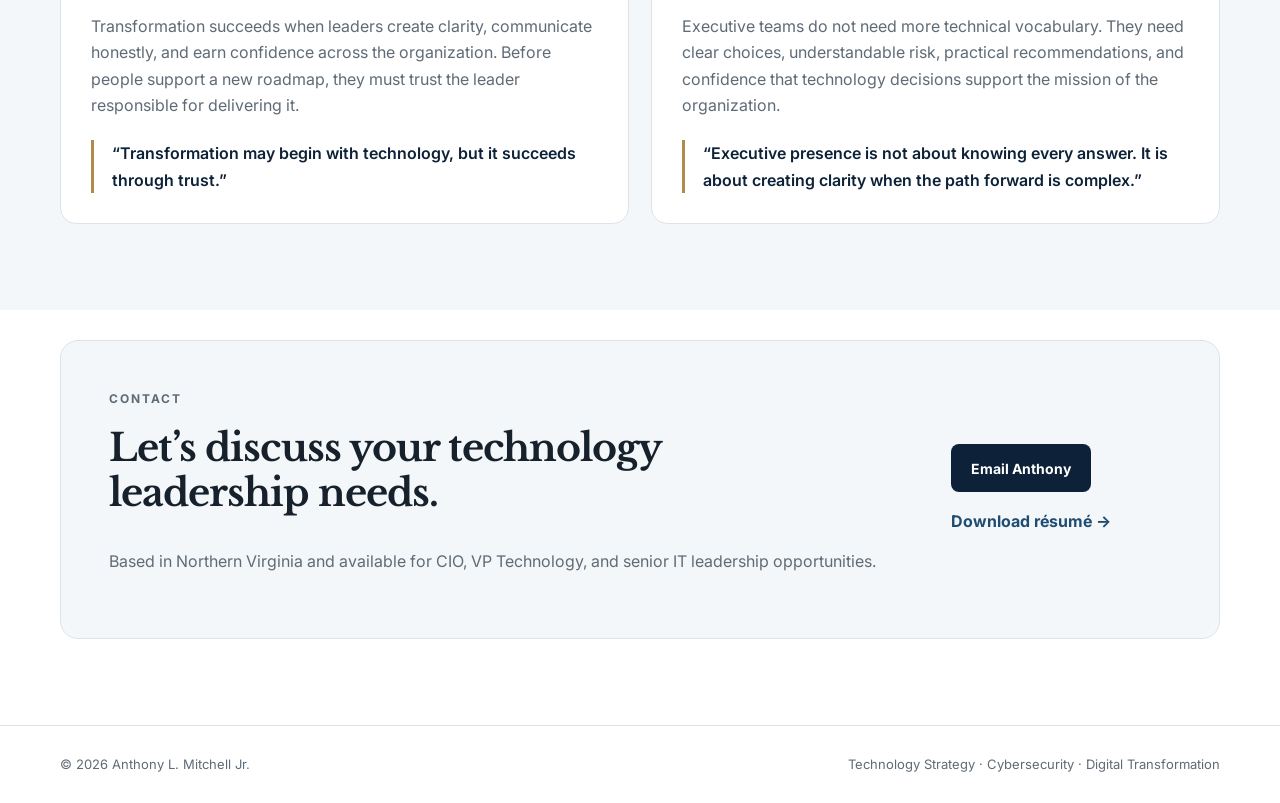
==== commit 36eecd6f: "Add files via upload" ====
--- a/index.html
+++ b/index.html
@@ -53,6 +53,34 @@
     @media (max-width: 760px) {
       .thought-grid { grid-template-columns: 1fr; }
     }
+  
+    .executive-photo-card {
+      overflow: hidden;
+      border: 1px solid var(--line);
+      background: var(--white);
+      border-radius: 18px;
+      box-shadow: 0 24px 60px rgba(13,34,56,.10);
+    }
+    .executive-photo-card img {
+      display: block;
+      width: 100%;
+      aspect-ratio: 4 / 5;
+      object-fit: cover;
+      object-position: center top;
+    }
+    .photo-caption {
+      padding: 22px 24px 24px;
+    }
+    .photo-caption h2 {
+      margin-bottom: 6px;
+      font-size: 25px;
+    }
+    .photo-caption p:last-child {
+      margin: 0;
+      color: var(--muted);
+      font-size: 14px;
+    }
+
   </style>
 
 </head>
@@ -86,20 +114,19 @@
             improve service delivery, and turn technology into a trusted business enabler.
           </p>
           <div class="hero-actions">
-            <a class="button primary" href="Anthony_Mitchell_Executive_Resume.docx">Download Executive Résumé</a>
+            <a class="button primary" href="Anthony_L_Mitchell_CIO_Executive_Resume_2026.docx">Download Executive Résumé</a>
             <a class="button secondary" href="#experience">View Career Highlights</a>
           </div>
         </div>
-        <aside class="executive-card" aria-label="Executive profile summary">
-          <div class="monogram">AM</div>
-          <p class="card-label">Executive Focus</p>
-          <h2>Strategy. Security. Transformation.</h2>
-          <ul>
-            <li>Enterprise IT leadership</li>
-            <li>Cybersecurity and governance</li>
-            <li>Azure and AWS modernization</li>
-            <li>Operational excellence</li>
-          </ul>
+        <aside class="executive-photo-card" aria-label="Executive portrait of Anthony L. Mitchell Jr.">
+          <img src="anthony-mitchell-executive-headshot.png"
+               alt="Anthony L. Mitchell Jr., technology executive"
+               loading="eager" />
+          <div class="photo-caption">
+            <p class="card-label">Anthony L. Mitchell Jr.</p>
+            <h2>Technology Executive</h2>
+            <p>CIO · Cybersecurity · Transformation</p>
+          </div>
         </aside>
       </div>
     </section>
@@ -312,7 +339,7 @@
         </div>
         <div class="contact-actions">
           <a class="button primary" href="mailto:almitchelljr@hotmail.com">Email Anthony</a>
-          <a class="text-link" href="Anthony_Mitchell_Executive_Resume.docx">Download résumé →</a>
+          <a class="text-link" href="Anthony_L_Mitchell_CIO_Executive_Resume_2026.docx">Download résumé →</a>
         </div>
       </div>
     </section>
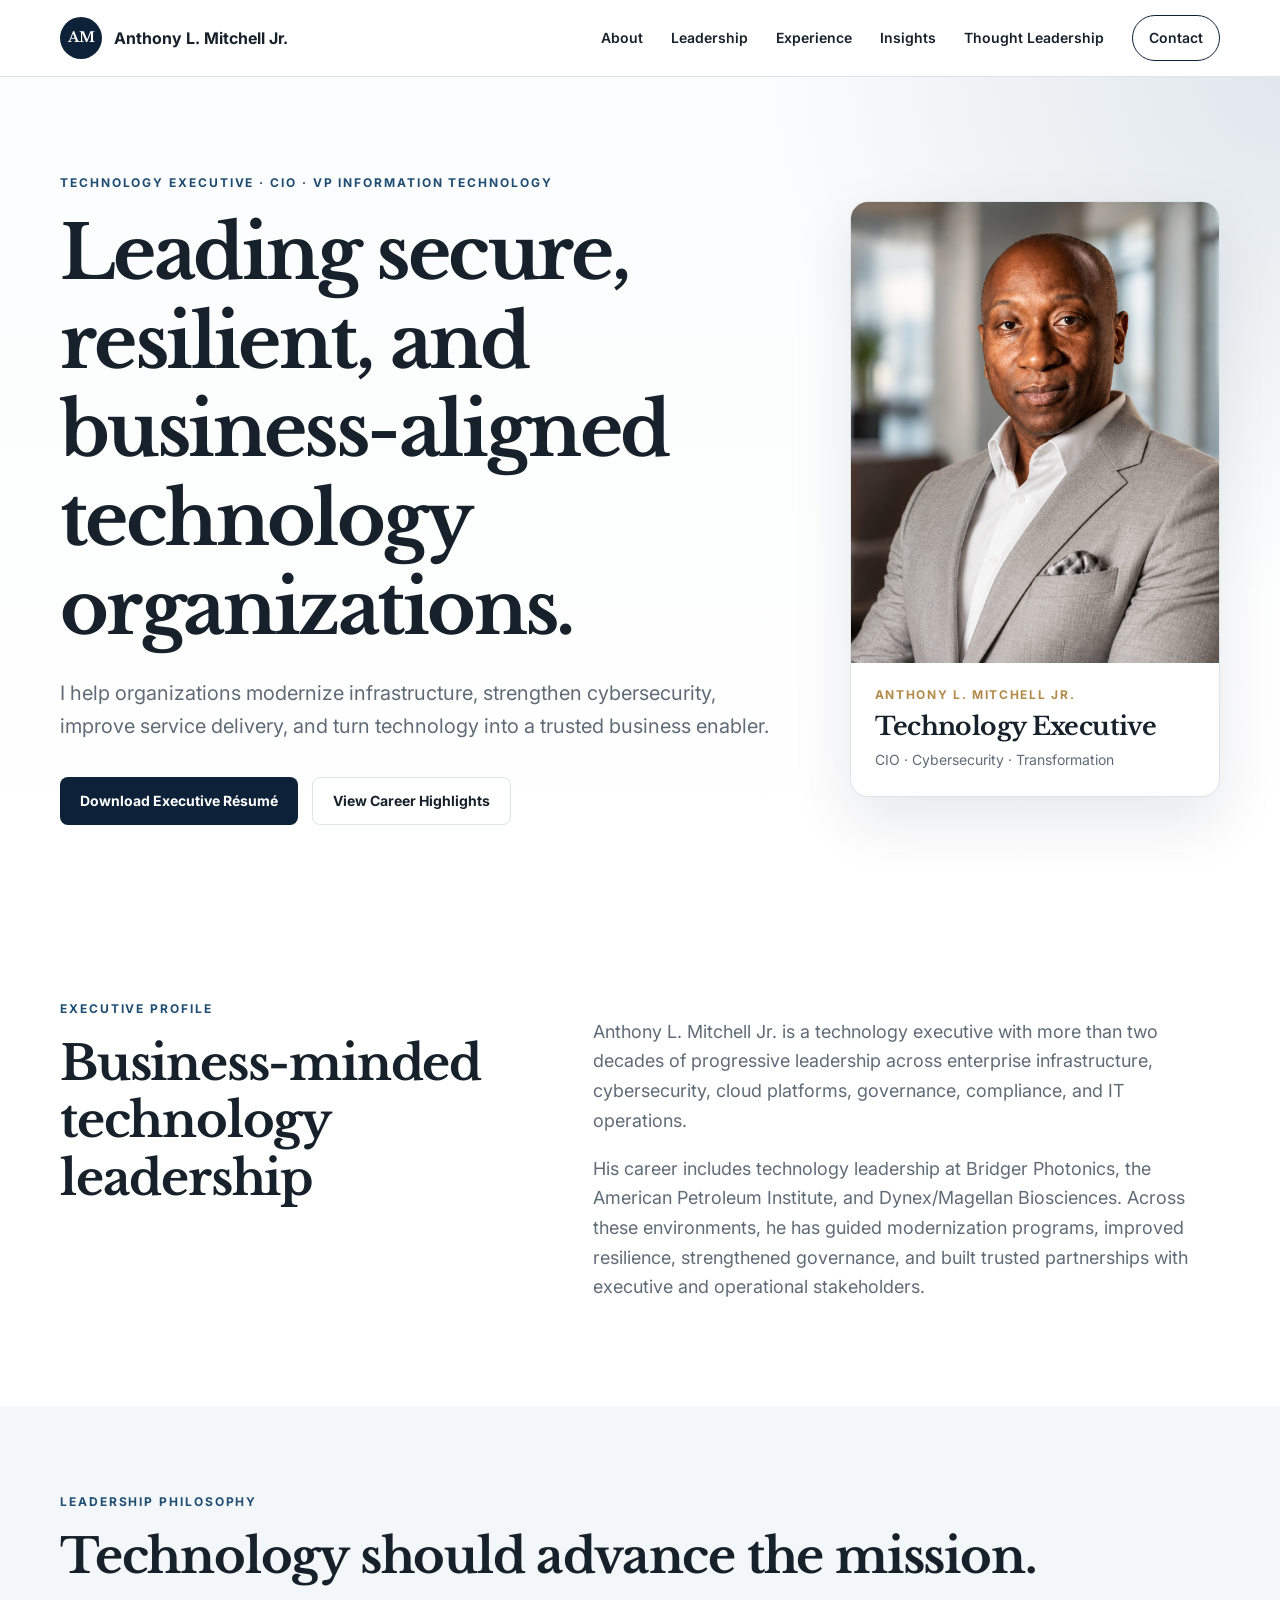
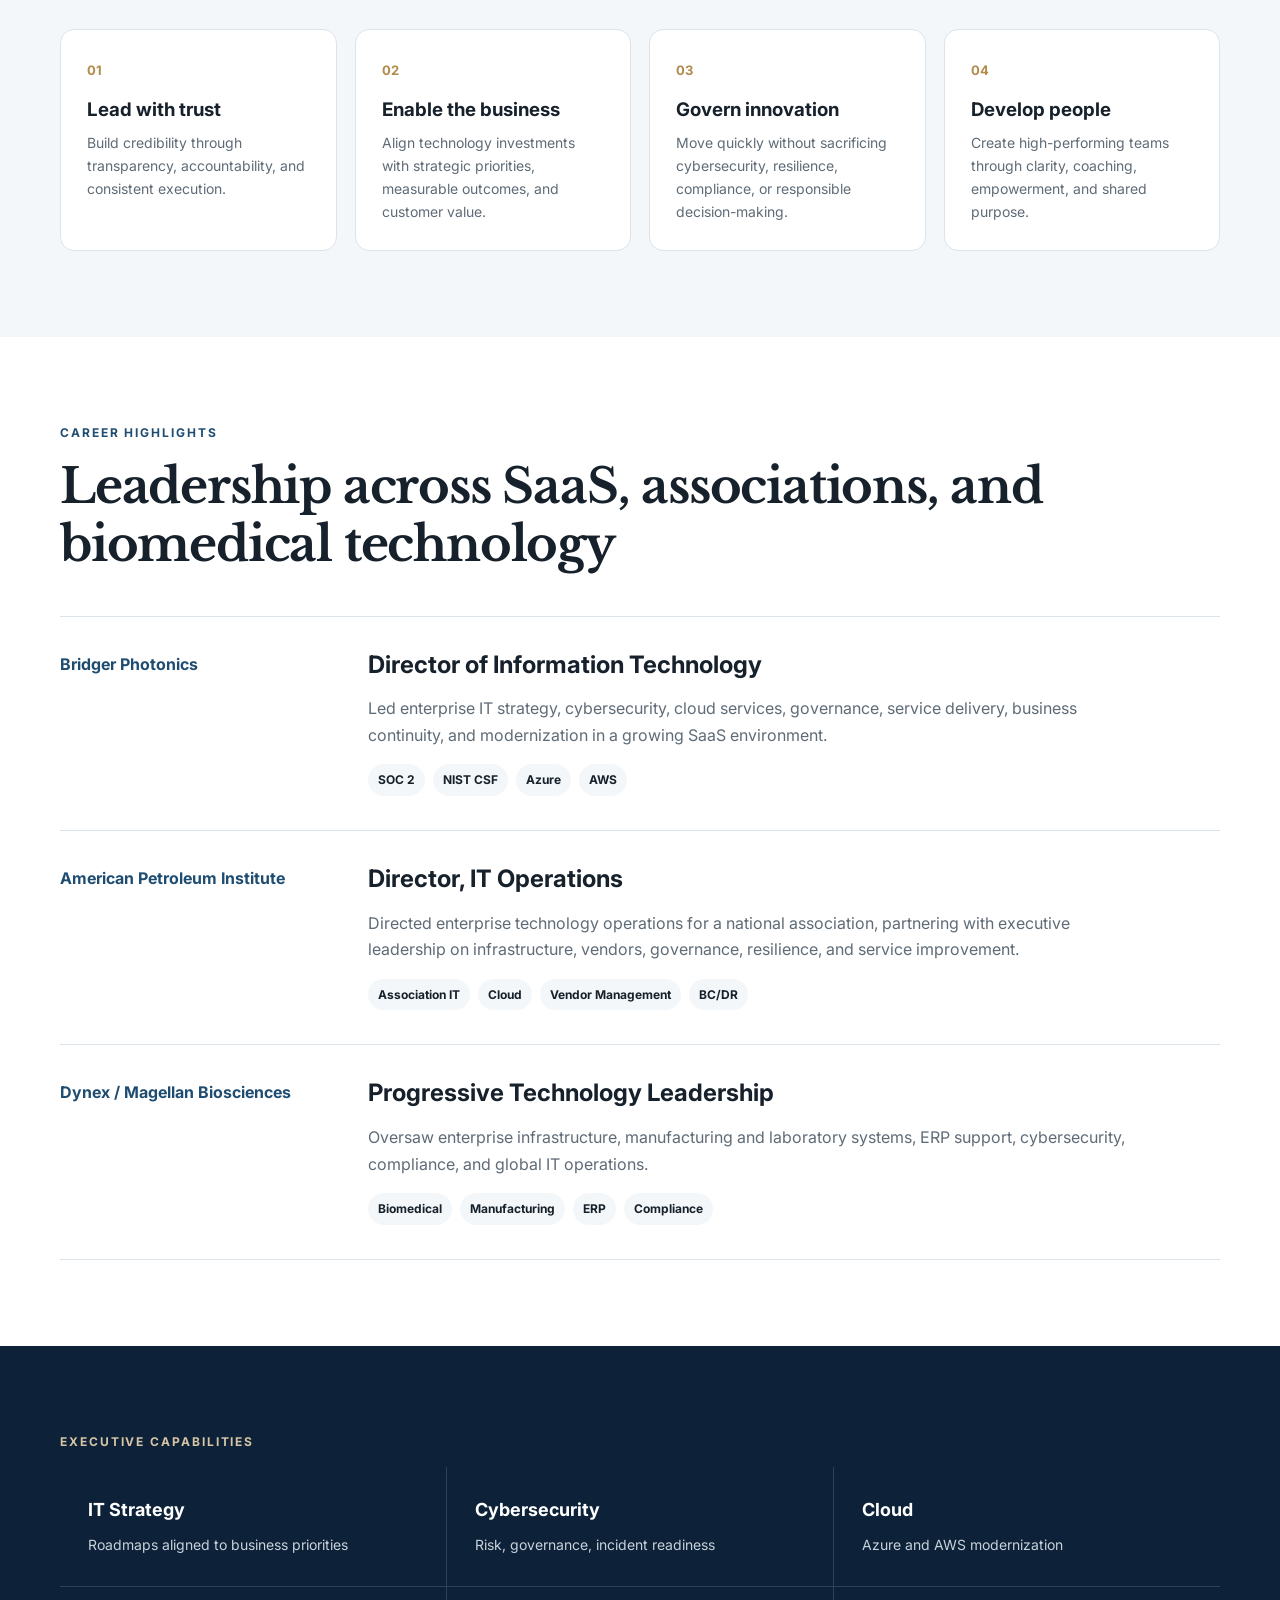
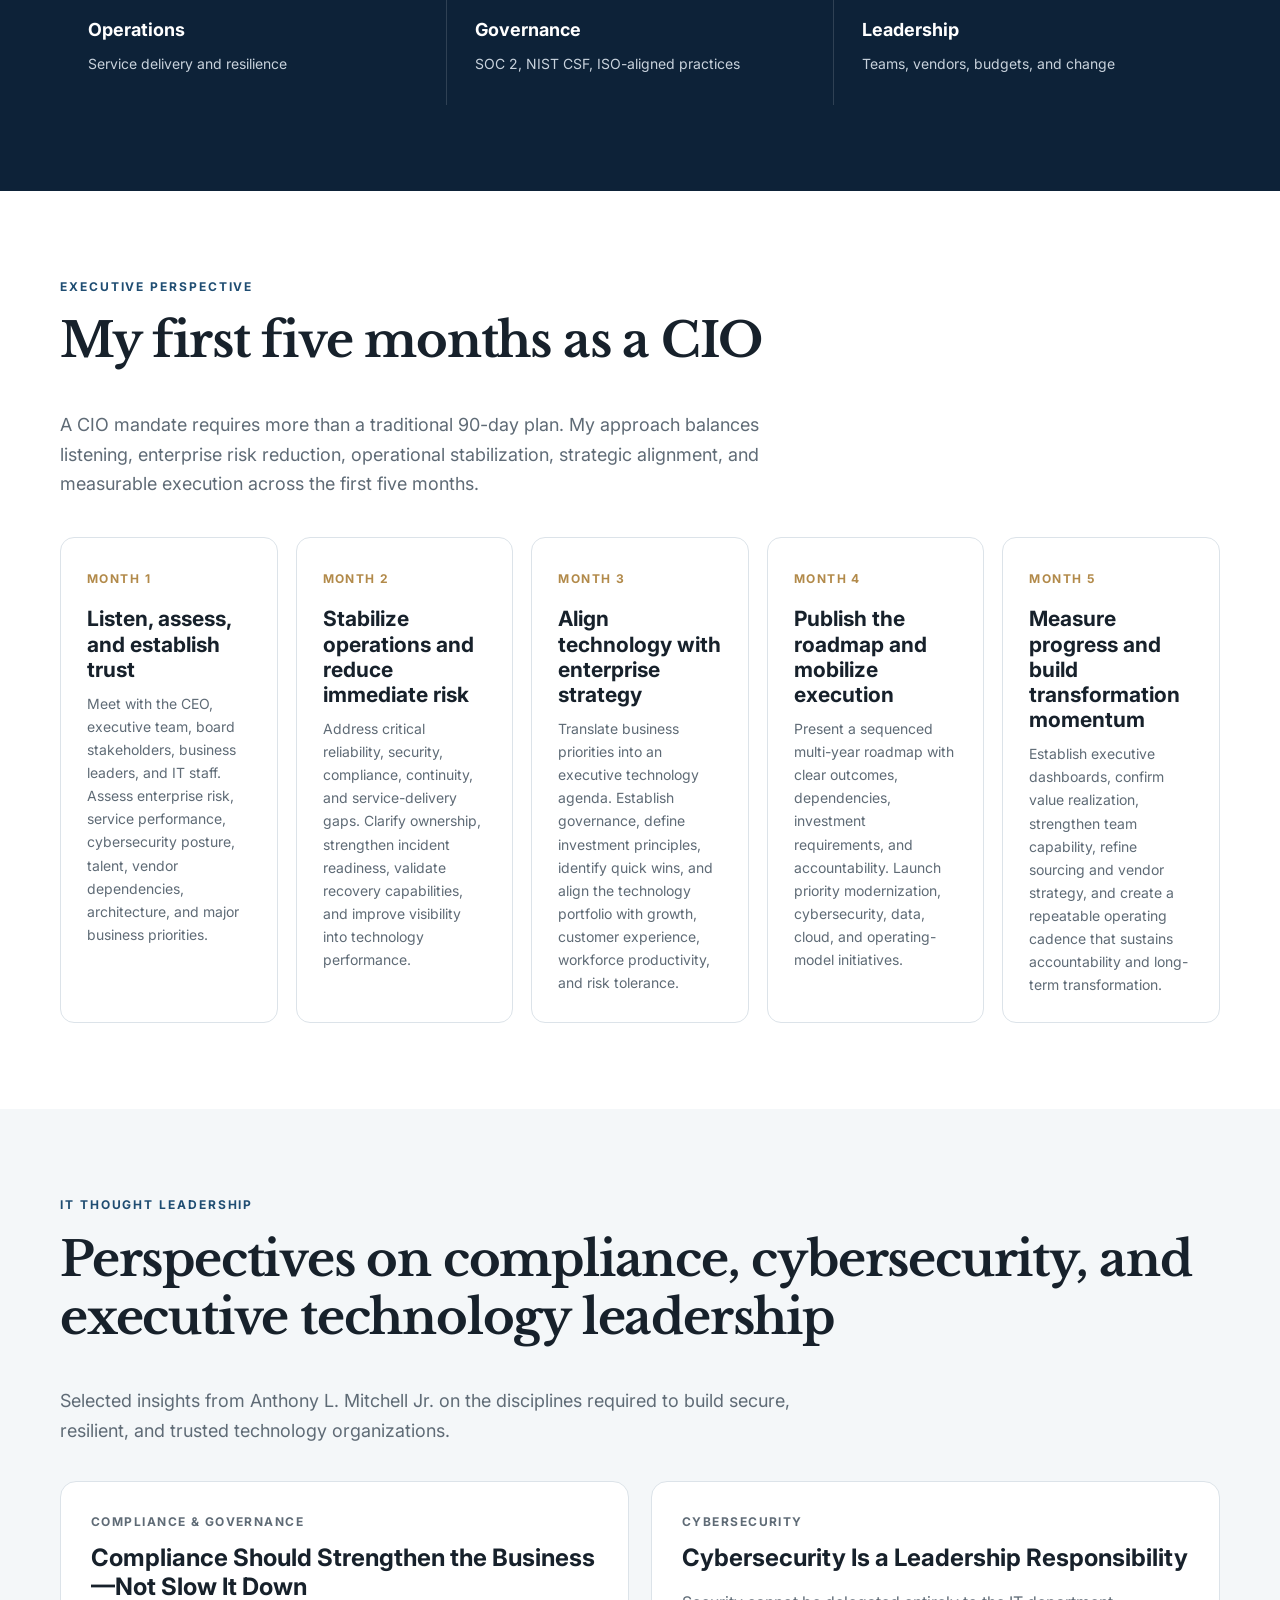
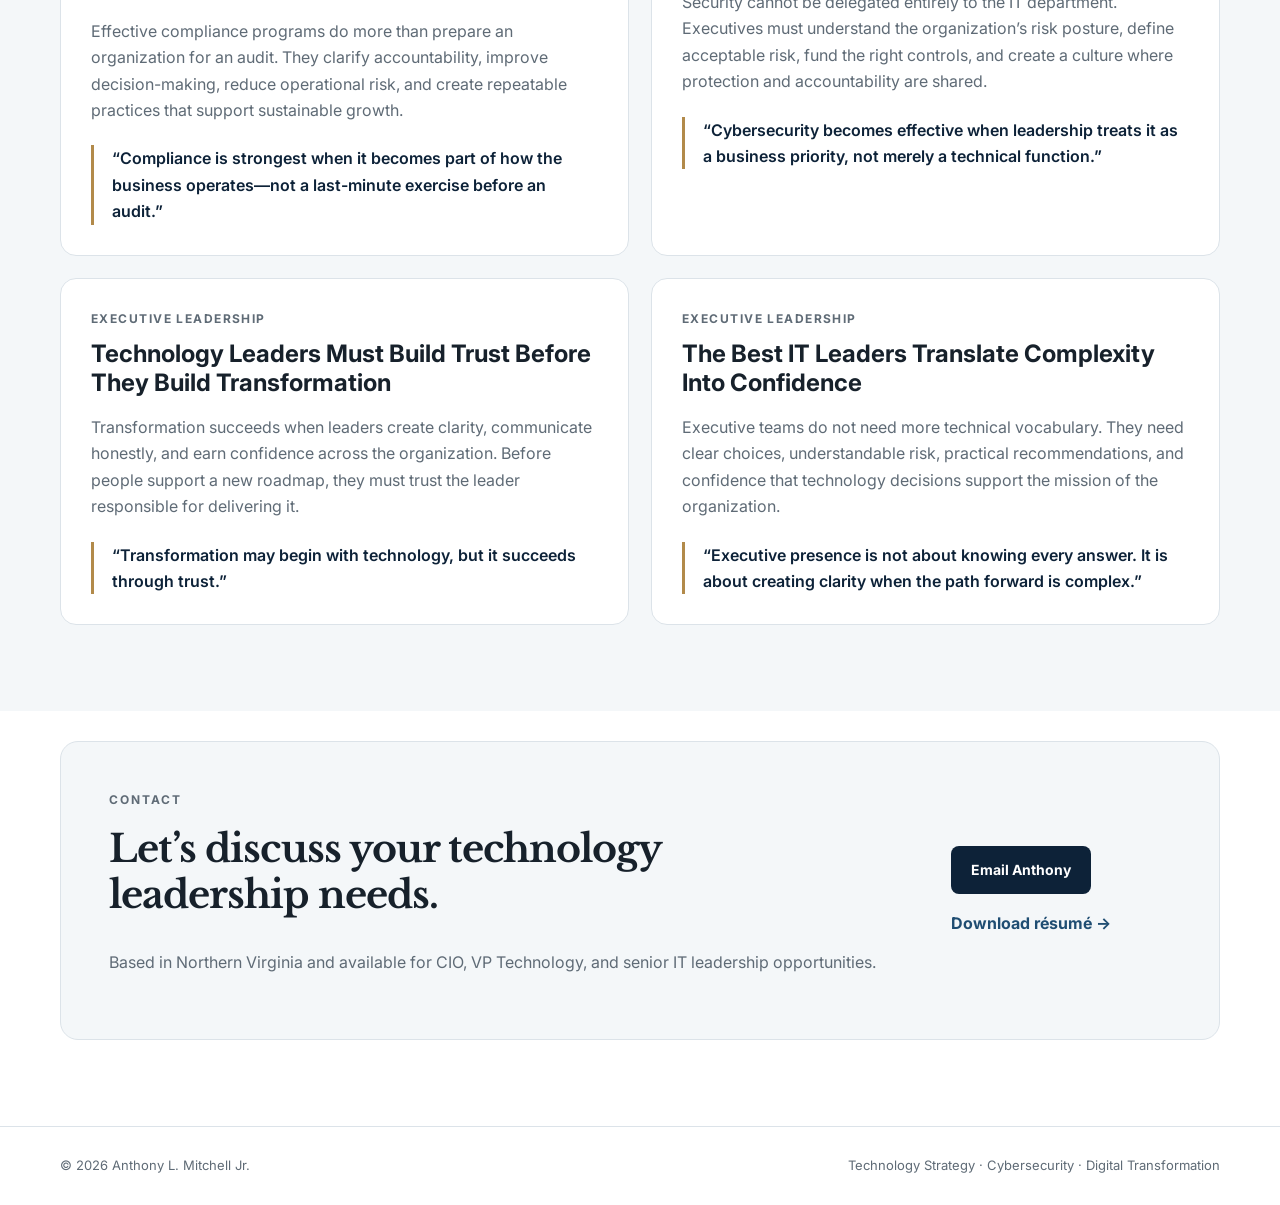
==== commit 2c0e275d: "Add files via upload" ====
--- a/index.html
+++ b/index.html
@@ -79,6 +79,42 @@
       margin: 0;
       color: var(--muted);
       font-size: 14px;
+    }
+
+  
+    .cio-roadmap-grid {
+      display: grid;
+      grid-template-columns: repeat(5, minmax(0, 1fr));
+      gap: 18px;
+      margin-top: 38px;
+    }
+    .cio-roadmap-grid article {
+      padding: 26px;
+      border: 1px solid var(--line);
+      border-radius: 14px;
+      background: var(--white);
+    }
+    .cio-roadmap-grid span {
+      color: var(--gold);
+      text-transform: uppercase;
+      font-size: 12px;
+      letter-spacing: .12em;
+      font-weight: 700;
+    }
+    .cio-roadmap-grid h3 {
+      margin: 16px 0 10px;
+      font-size: 21px;
+    }
+    .cio-roadmap-grid p {
+      margin: 0;
+      color: var(--muted);
+      font-size: 14px;
+    }
+    @media (max-width: 1180px) {
+      .cio-roadmap-grid { grid-template-columns: repeat(3, 1fr); }
+    }
+    @media (max-width: 760px) {
+      .cio-roadmap-grid { grid-template-columns: 1fr; }
     }
 
   </style>
@@ -248,29 +284,71 @@
       </div>
     </section>
 
+    
     <section id="insights" class="section">
       <div class="container">
         <p class="section-label">Executive Perspective</p>
-        <h2>How I approach a new leadership mandate</h2>
-        <div class="days-grid">
-          <article>
-            <span>Days 1–30</span>
-            <h3>Listen and assess</h3>
-            <p>Meet stakeholders, understand business priorities, review risk, and evaluate the technology landscape.</p>
-          </article>
-          <article>
-            <span>Days 31–60</span>
-            <h3>Prioritize and align</h3>
-            <p>Publish an executive roadmap, identify quick wins, mature governance, and align investments.</p>
-          </article>
-          <article>
-            <span>Days 61–90</span>
-            <h3>Execute and measure</h3>
-            <p>Launch prioritized initiatives, establish executive metrics, and build momentum for long-term transformation.</p>
-          </article>
-        </div>
-      </div>
-    </section>
+        <h2>My first five months as a CIO</h2>
+        <p class="section-intro">
+          A CIO mandate requires more than a traditional 90-day plan. My approach balances
+          listening, enterprise risk reduction, operational stabilization, strategic alignment,
+          and measurable execution across the first five months.
+        </p>
+
+        <div class="cio-roadmap-grid">
+          <article>
+            <span>Month 1</span>
+            <h3>Listen, assess, and establish trust</h3>
+            <p>
+              Meet with the CEO, executive team, board stakeholders, business leaders, and IT staff.
+              Assess enterprise risk, service performance, cybersecurity posture, talent, vendor
+              dependencies, architecture, and major business priorities.
+            </p>
+          </article>
+
+          <article>
+            <span>Month 2</span>
+            <h3>Stabilize operations and reduce immediate risk</h3>
+            <p>
+              Address critical reliability, security, compliance, continuity, and service-delivery
+              gaps. Clarify ownership, strengthen incident readiness, validate recovery capabilities,
+              and improve visibility into technology performance.
+            </p>
+          </article>
+
+          <article>
+            <span>Month 3</span>
+            <h3>Align technology with enterprise strategy</h3>
+            <p>
+              Translate business priorities into an executive technology agenda. Establish governance,
+              define investment principles, identify quick wins, and align the technology portfolio
+              with growth, customer experience, workforce productivity, and risk tolerance.
+            </p>
+          </article>
+
+          <article>
+            <span>Month 4</span>
+            <h3>Publish the roadmap and mobilize execution</h3>
+            <p>
+              Present a sequenced multi-year roadmap with clear outcomes, dependencies, investment
+              requirements, and accountability. Launch priority modernization, cybersecurity,
+              data, cloud, and operating-model initiatives.
+            </p>
+          </article>
+
+          <article>
+            <span>Month 5</span>
+            <h3>Measure progress and build transformation momentum</h3>
+            <p>
+              Establish executive dashboards, confirm value realization, strengthen team capability,
+              refine sourcing and vendor strategy, and create a repeatable operating cadence that
+              sustains accountability and long-term transformation.
+            </p>
+          </article>
+        </div>
+      </div>
+    </section>
+
 
 
     <section id="thought-leadership" class="section section-alt">
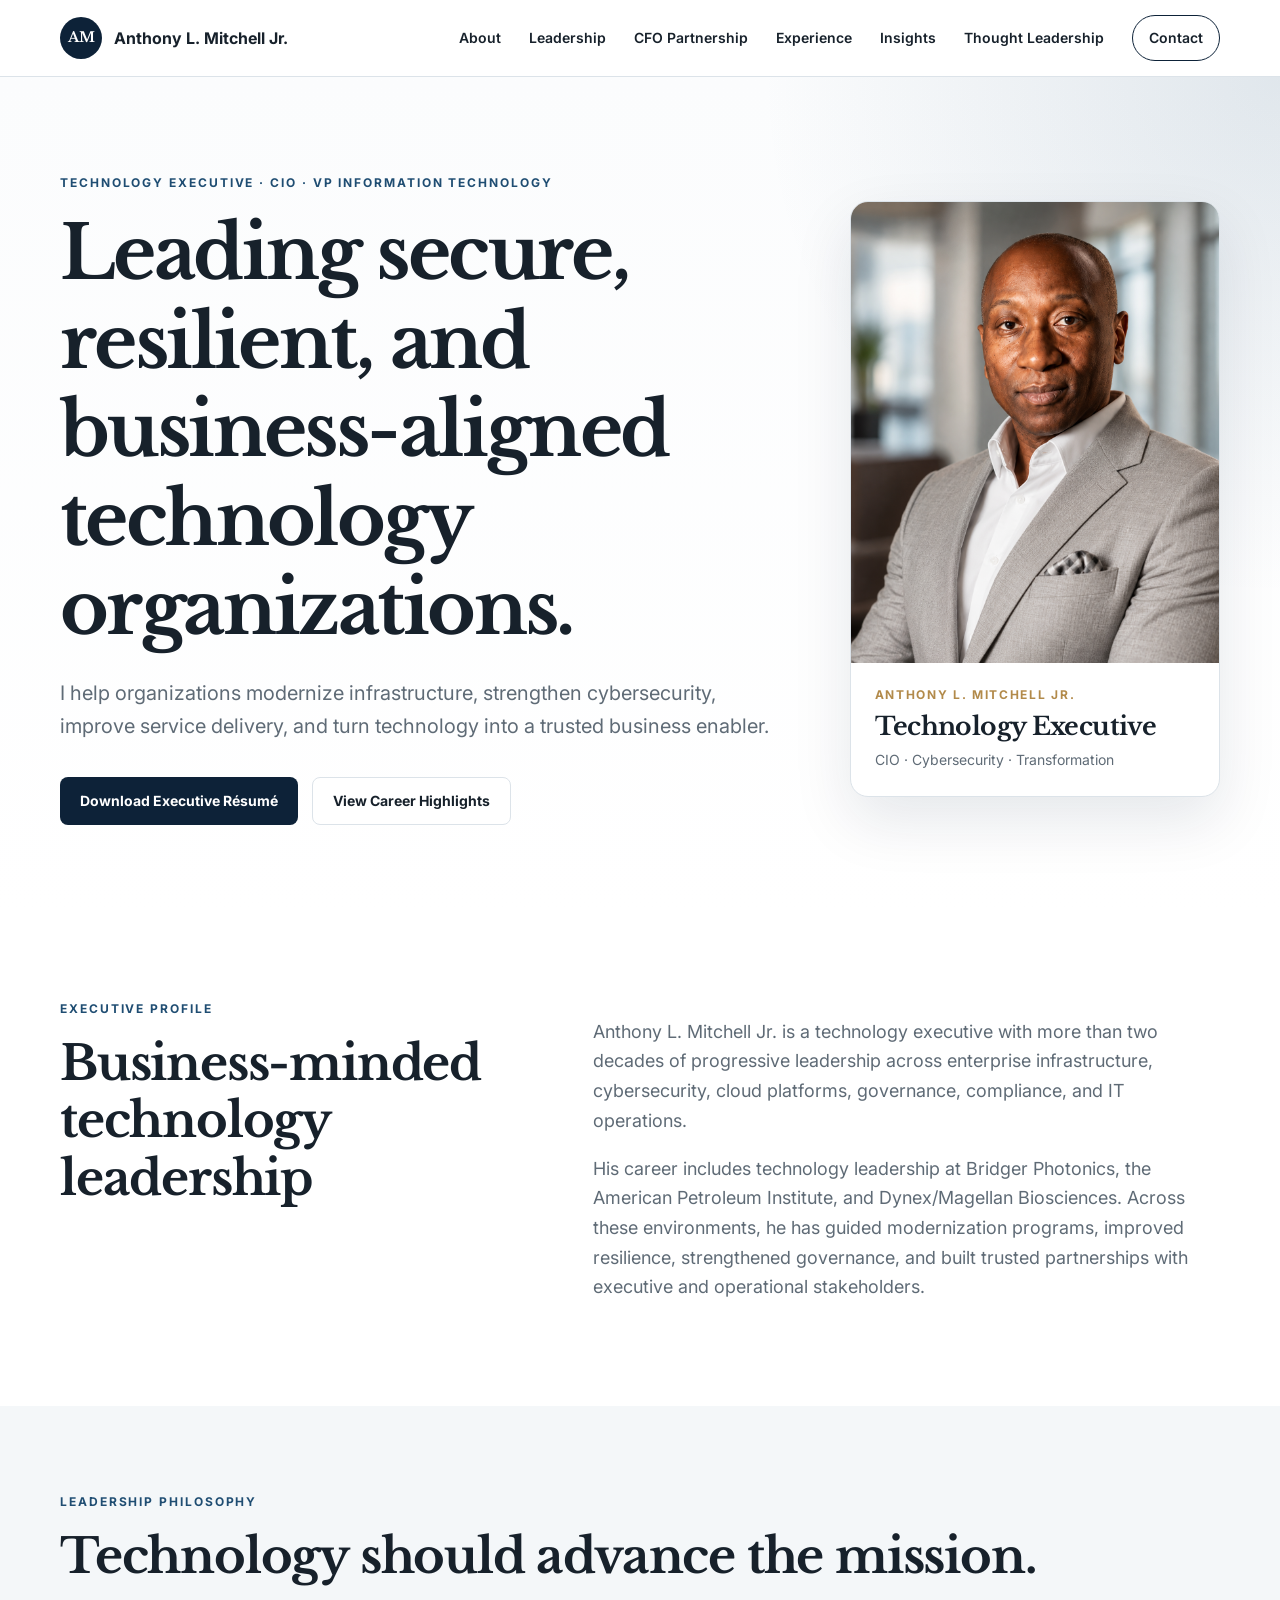
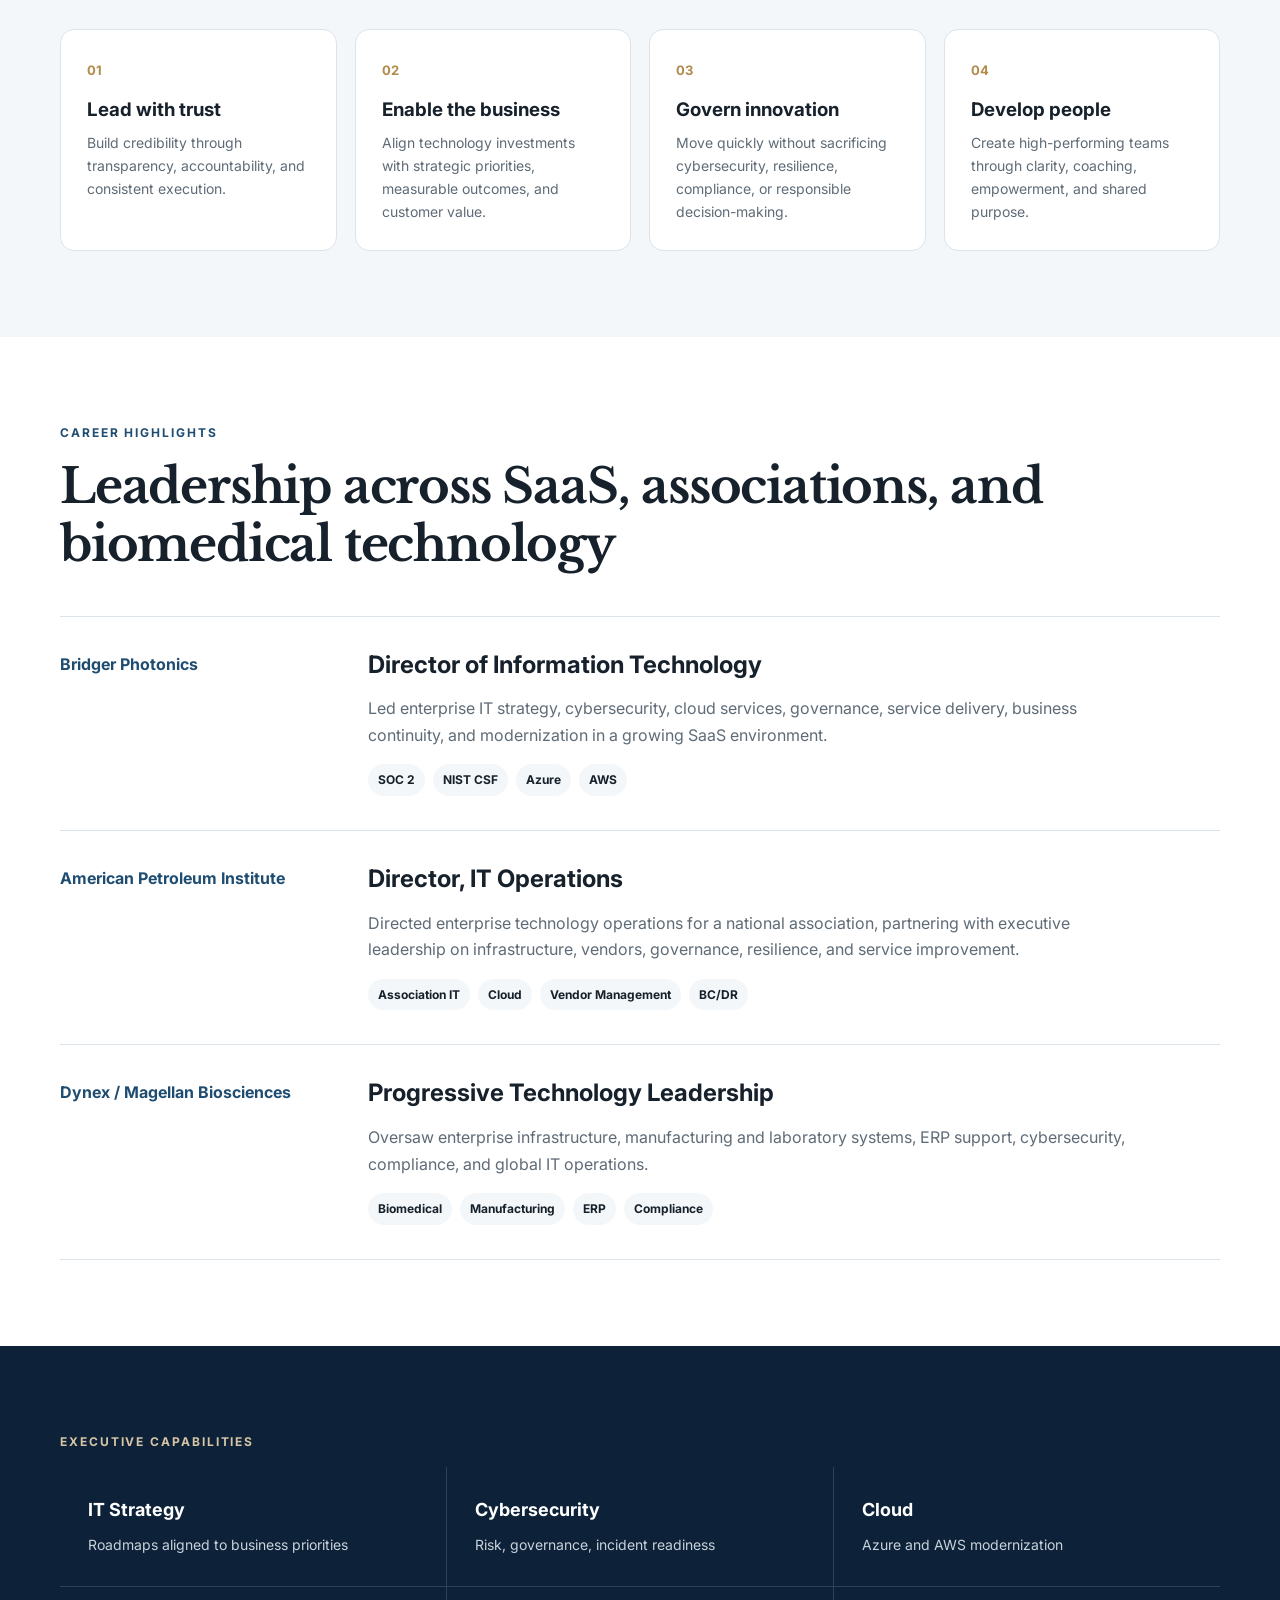
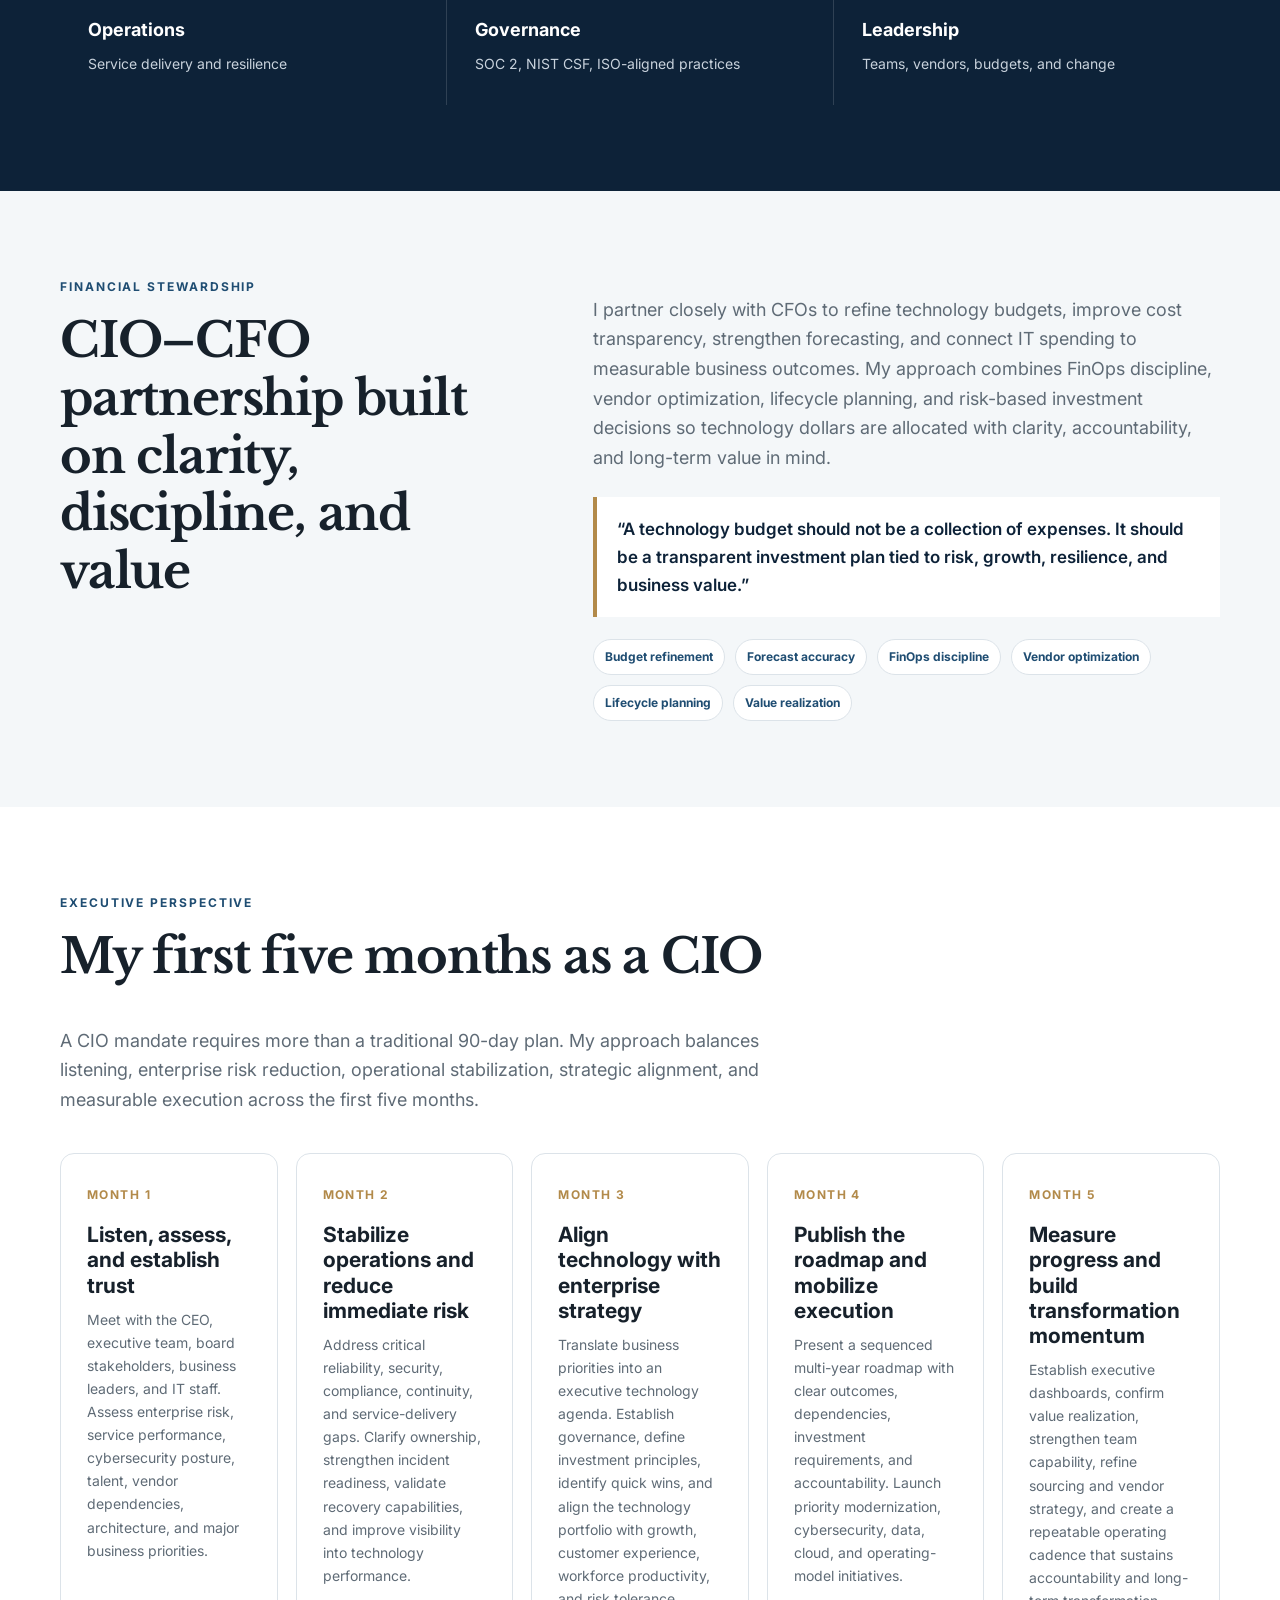
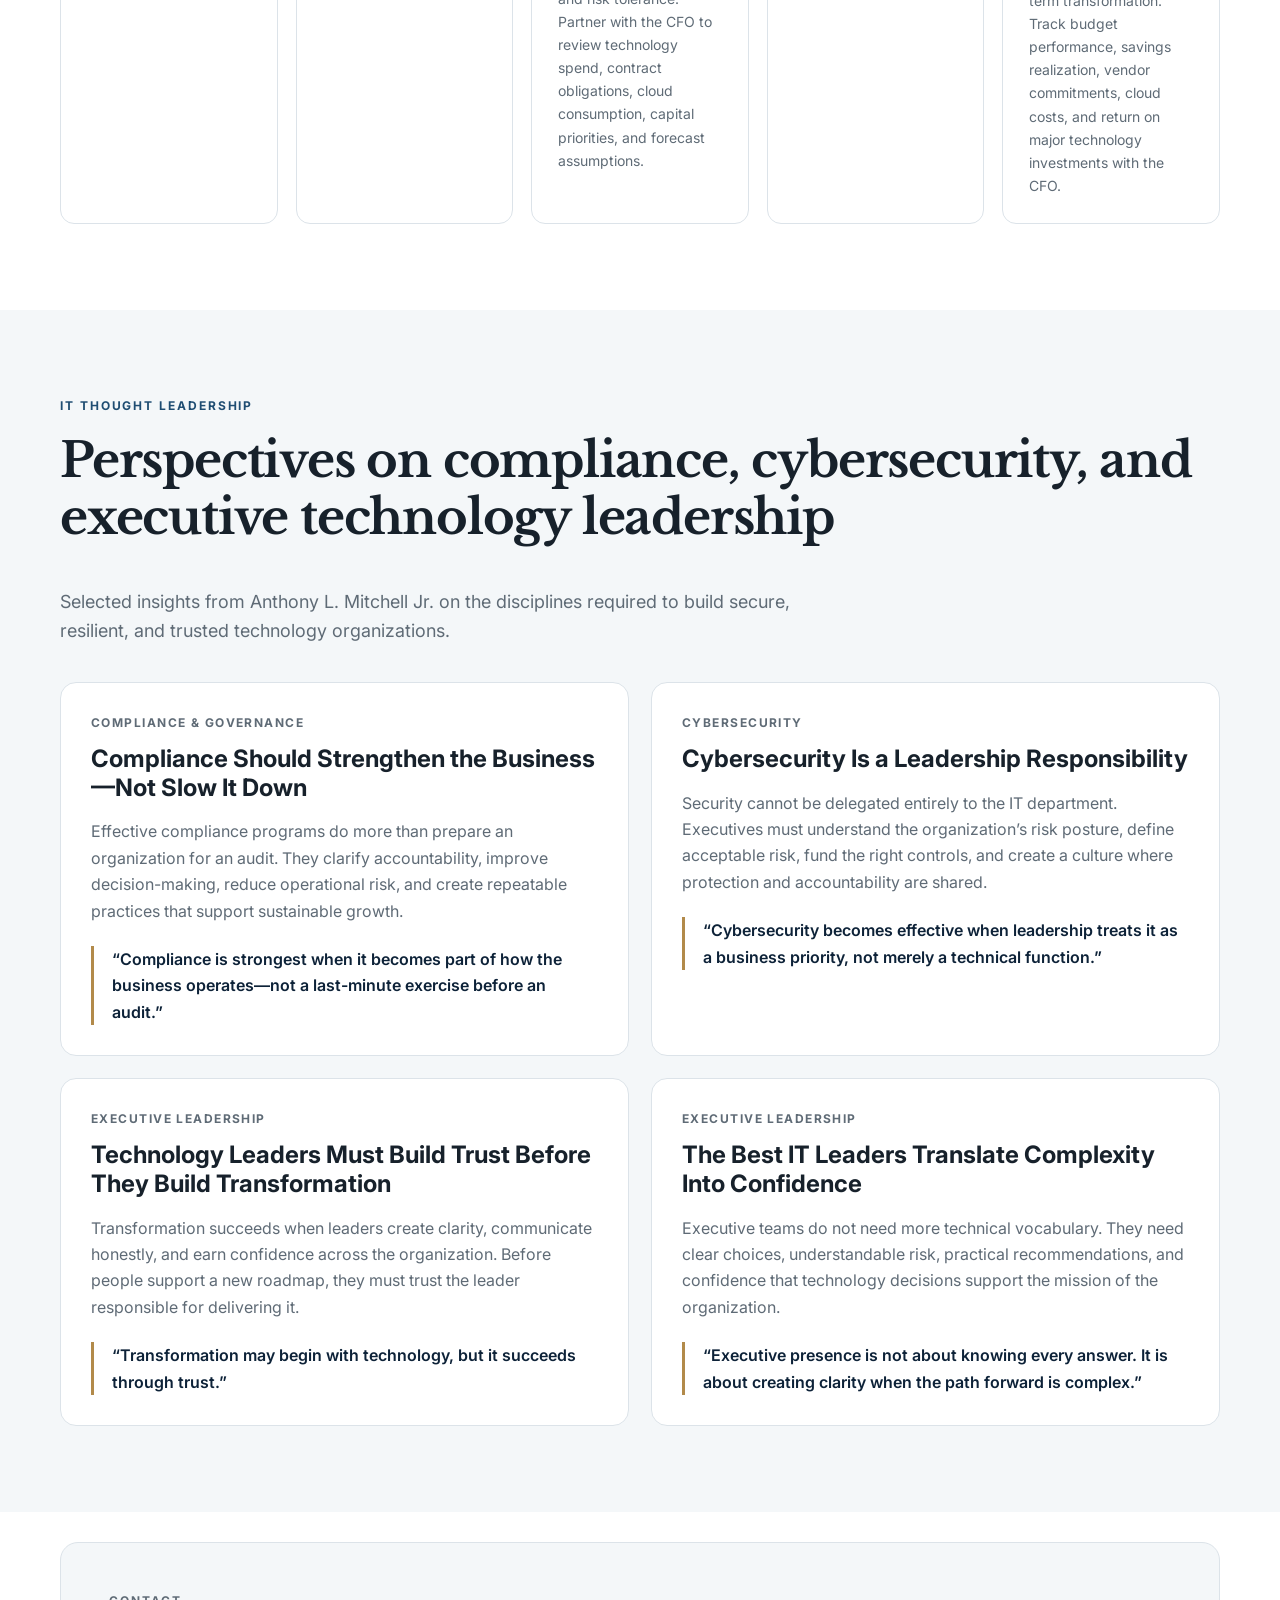
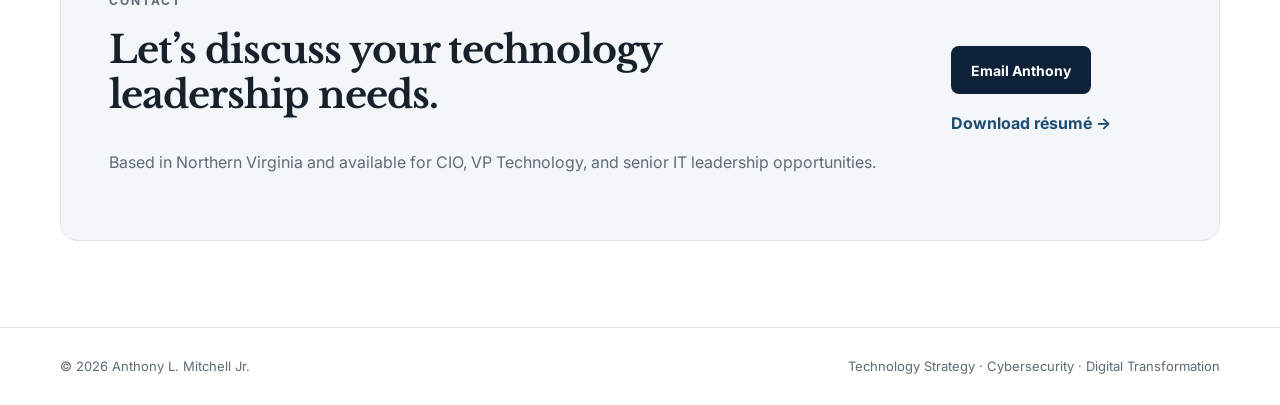
==== commit cc15c543: "Add files via upload" ====
--- a/index.html
+++ b/index.html
@@ -115,6 +115,32 @@
     }
     @media (max-width: 760px) {
       .cio-roadmap-grid { grid-template-columns: 1fr; }
+    }
+
+  
+    .executive-quote {
+      margin: 24px 0 0;
+      padding: 18px 20px;
+      border-left: 4px solid var(--gold);
+      background: var(--white);
+      color: var(--navy);
+      font-weight: 600;
+      font-size: 17px;
+    }
+    .finance-points {
+      display: flex;
+      flex-wrap: wrap;
+      gap: 10px;
+      margin-top: 22px;
+    }
+    .finance-points span {
+      padding: 7px 11px;
+      border: 1px solid var(--line);
+      border-radius: 999px;
+      background: var(--white);
+      color: var(--blue);
+      font-size: 12px;
+      font-weight: 700;
     }
 
   </style>
@@ -131,6 +157,7 @@
       <nav class="nav" aria-label="Primary navigation">
         <a href="#about">About</a>
         <a href="#leadership">Leadership</a>
+        <a href="#financial-stewardship">CFO Partnership</a>
         <a href="#experience">Experience</a>
         <a href="#insights">Insights</a>
         <a href="#thought-leadership">Thought Leadership</a>
@@ -285,6 +312,37 @@
     </section>
 
     
+
+    <section id="financial-stewardship" class="section section-alt">
+      <div class="container split">
+        <div>
+          <p class="section-label">Financial Stewardship</p>
+          <h2>CIO–CFO partnership built on clarity, discipline, and value</h2>
+        </div>
+        <div class="prose">
+          <p>
+            I partner closely with CFOs to refine technology budgets, improve cost transparency,
+            strengthen forecasting, and connect IT spending to measurable business outcomes.
+            My approach combines FinOps discipline, vendor optimization, lifecycle planning,
+            and risk-based investment decisions so technology dollars are allocated with
+            clarity, accountability, and long-term value in mind.
+          </p>
+          <blockquote class="executive-quote">
+            “A technology budget should not be a collection of expenses. It should be a
+            transparent investment plan tied to risk, growth, resilience, and business value.”
+          </blockquote>
+          <div class="finance-points">
+            <span>Budget refinement</span>
+            <span>Forecast accuracy</span>
+            <span>FinOps discipline</span>
+            <span>Vendor optimization</span>
+            <span>Lifecycle planning</span>
+            <span>Value realization</span>
+          </div>
+        </div>
+      </div>
+    </section>
+
     <section id="insights" class="section">
       <div class="container">
         <p class="section-label">Executive Perspective</p>
@@ -322,7 +380,9 @@
             <p>
               Translate business priorities into an executive technology agenda. Establish governance,
               define investment principles, identify quick wins, and align the technology portfolio
-              with growth, customer experience, workforce productivity, and risk tolerance.
+              with growth, customer experience, workforce productivity, and risk tolerance. Partner
+              with the CFO to review technology spend, contract obligations, cloud consumption,
+              capital priorities, and forecast assumptions.
             </p>
           </article>
 
@@ -342,7 +402,9 @@
             <p>
               Establish executive dashboards, confirm value realization, strengthen team capability,
               refine sourcing and vendor strategy, and create a repeatable operating cadence that
-              sustains accountability and long-term transformation.
+              sustains accountability and long-term transformation. Track budget performance,
+              savings realization, vendor commitments, cloud costs, and return on major technology
+              investments with the CFO.
             </p>
           </article>
         </div>
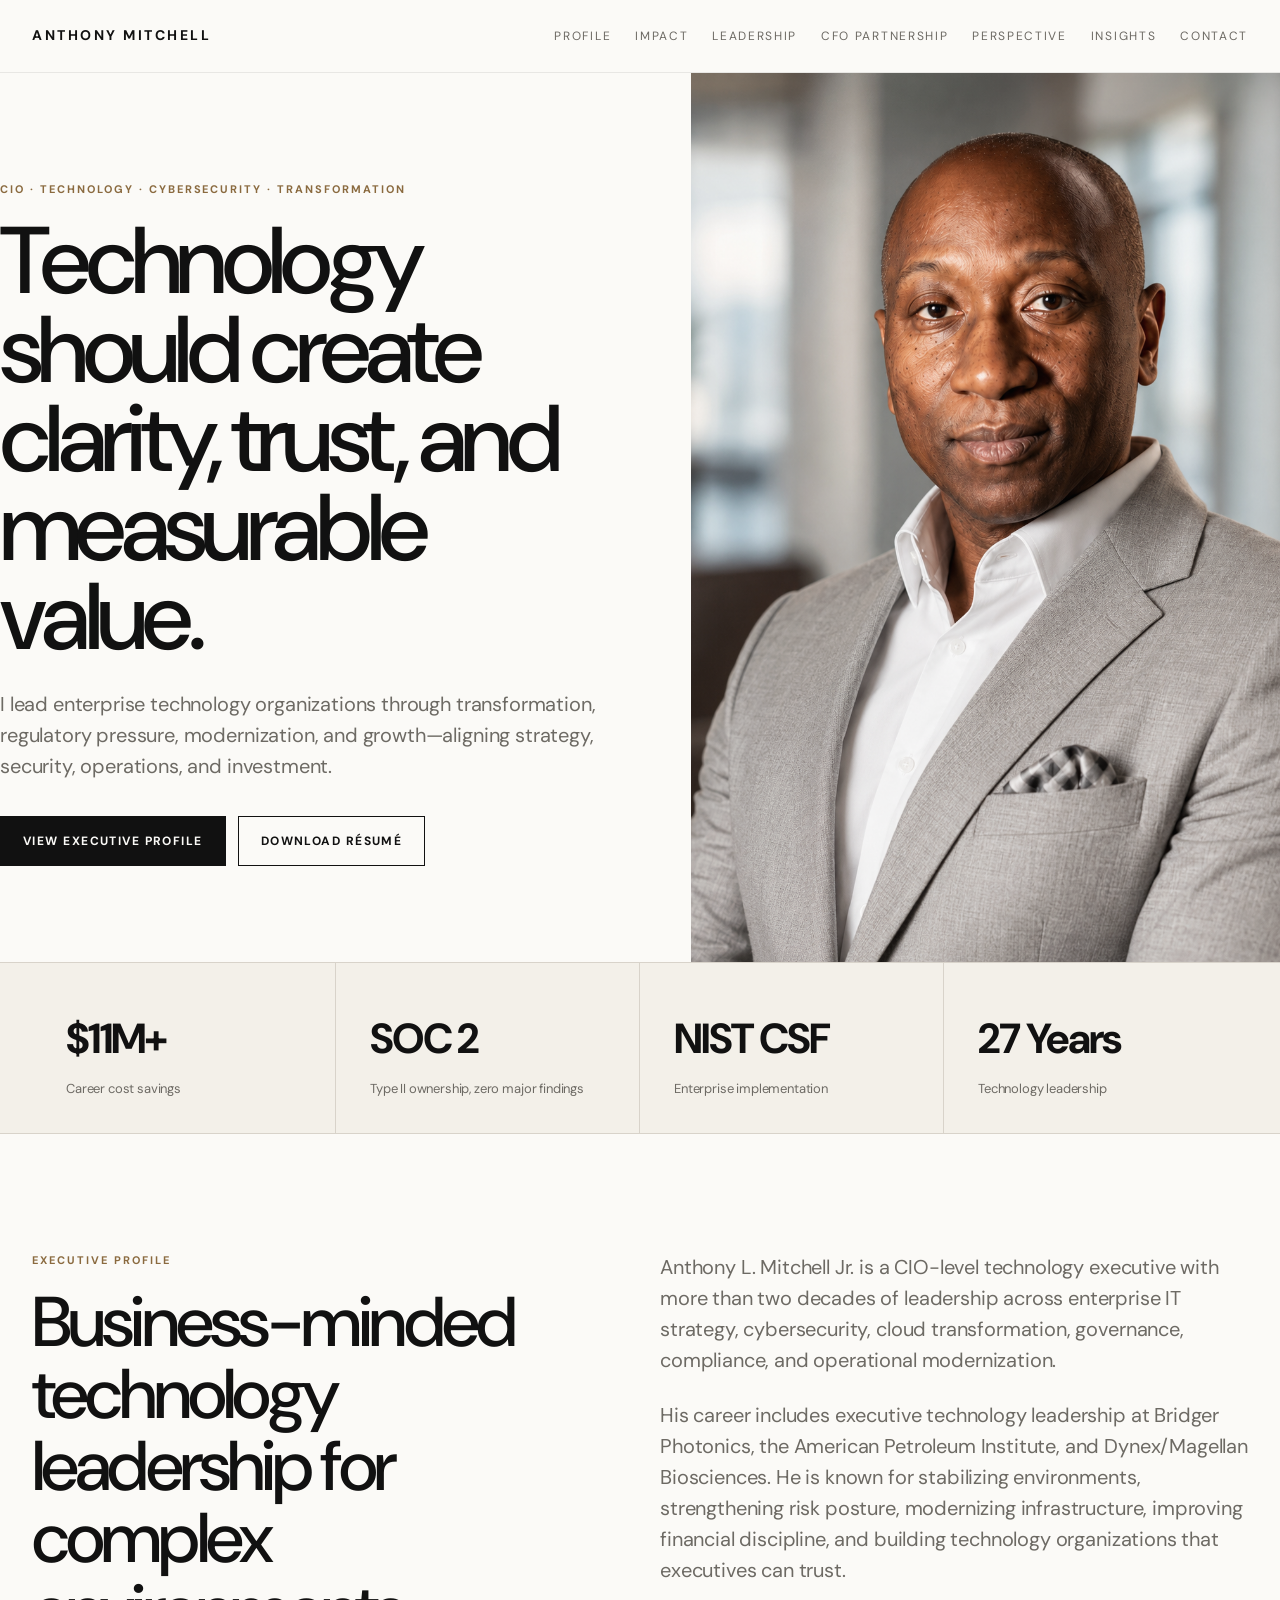
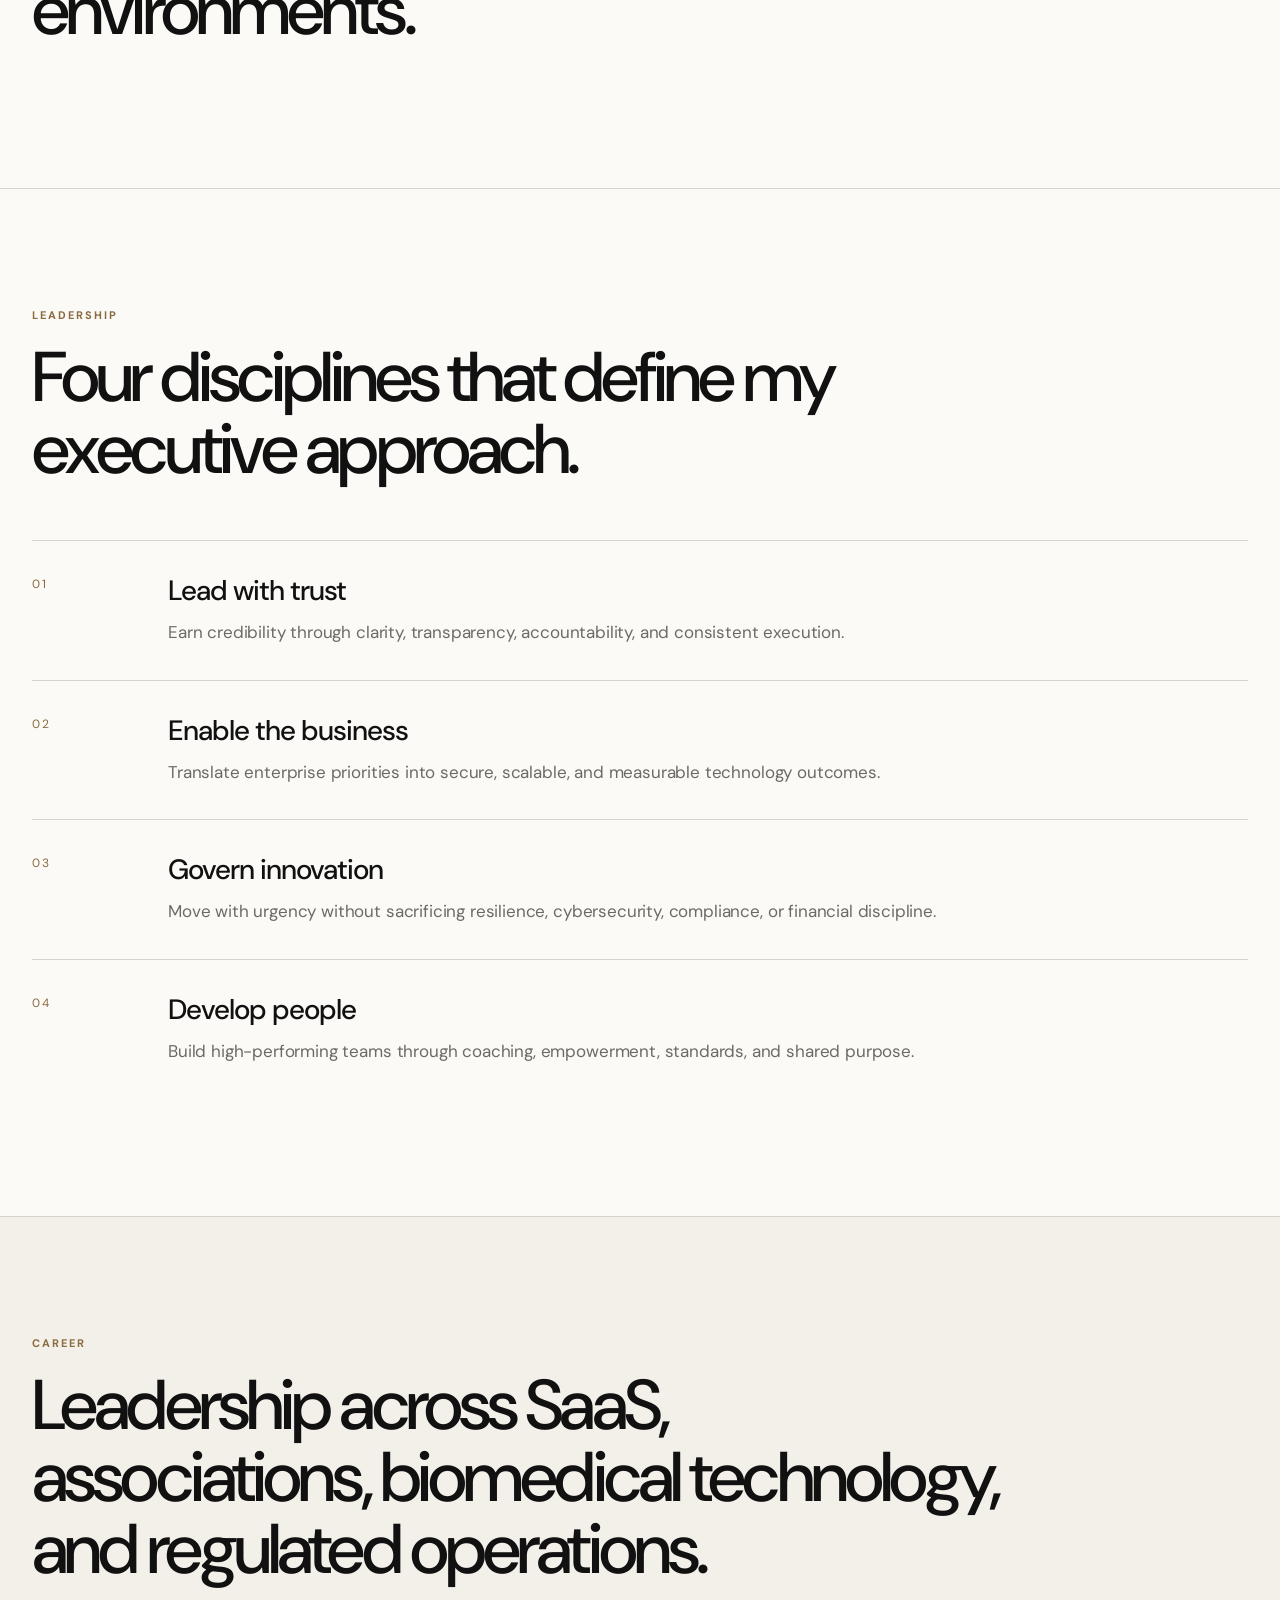
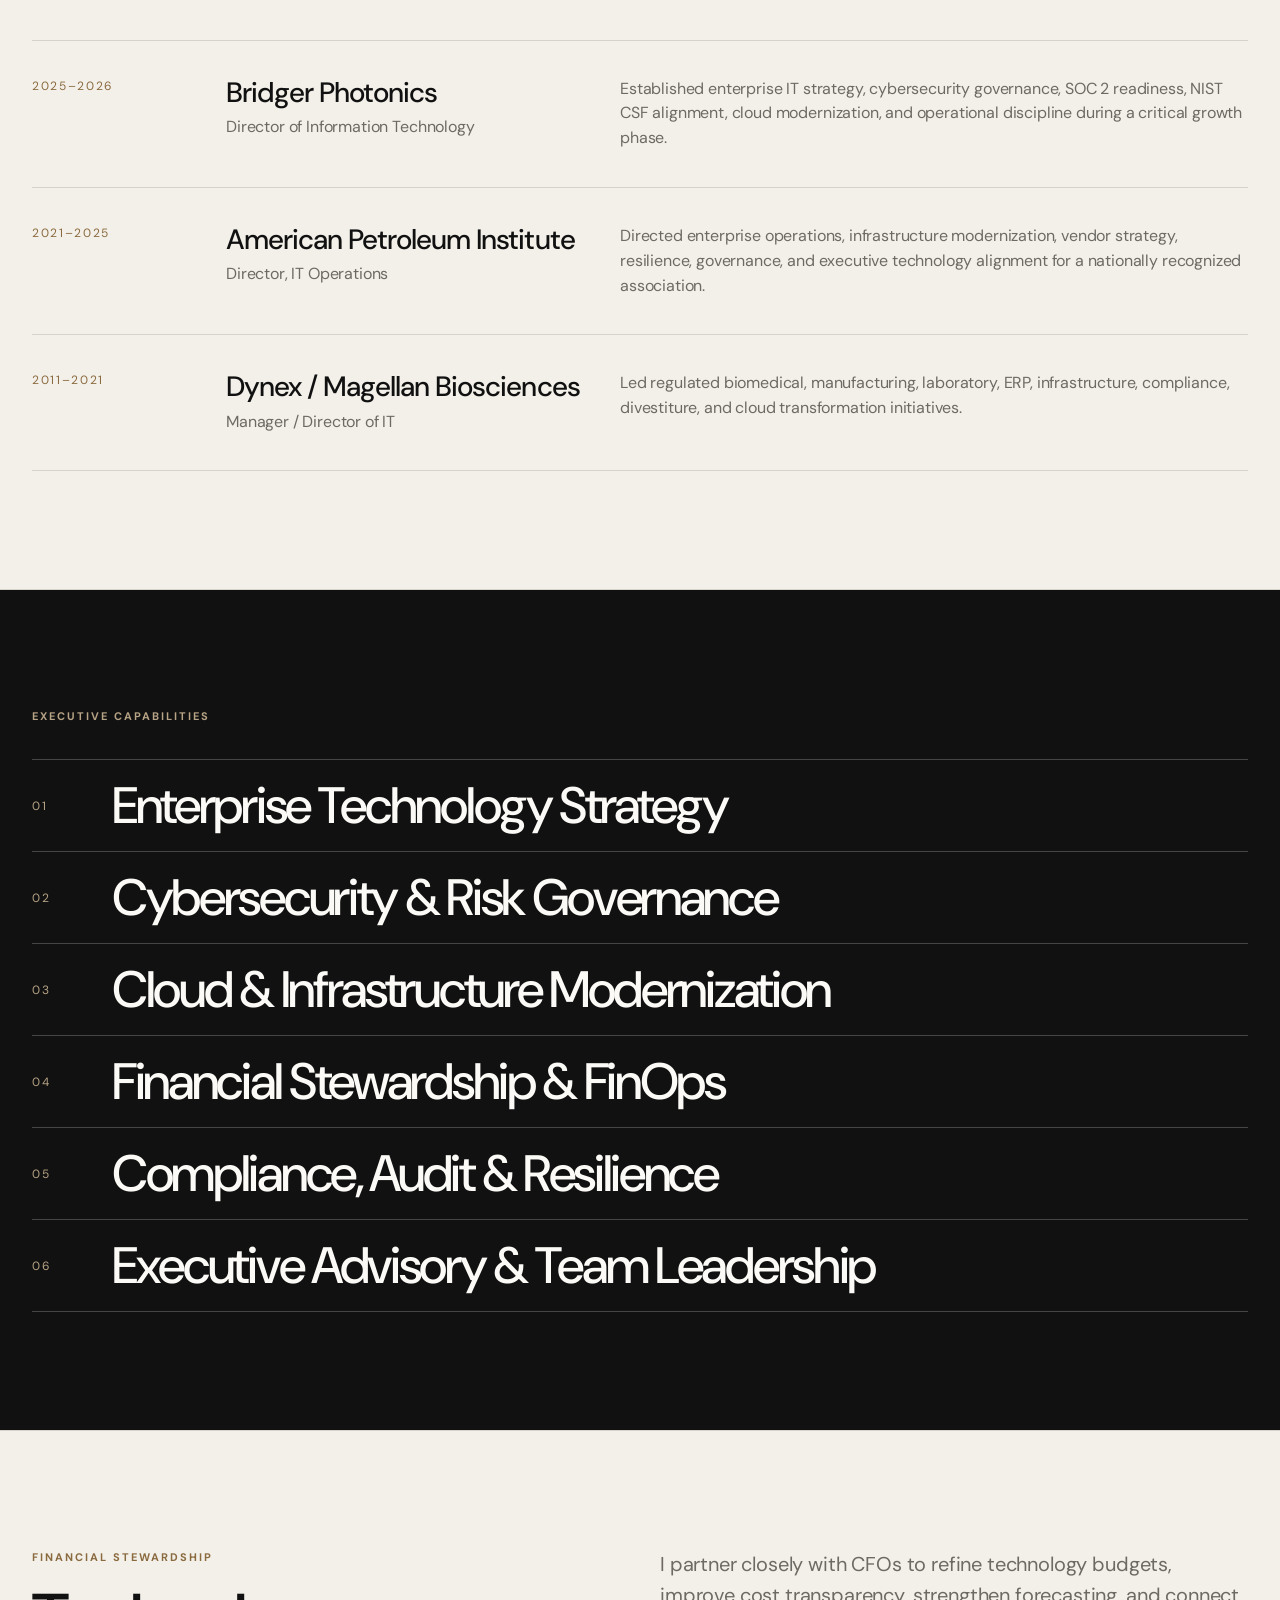
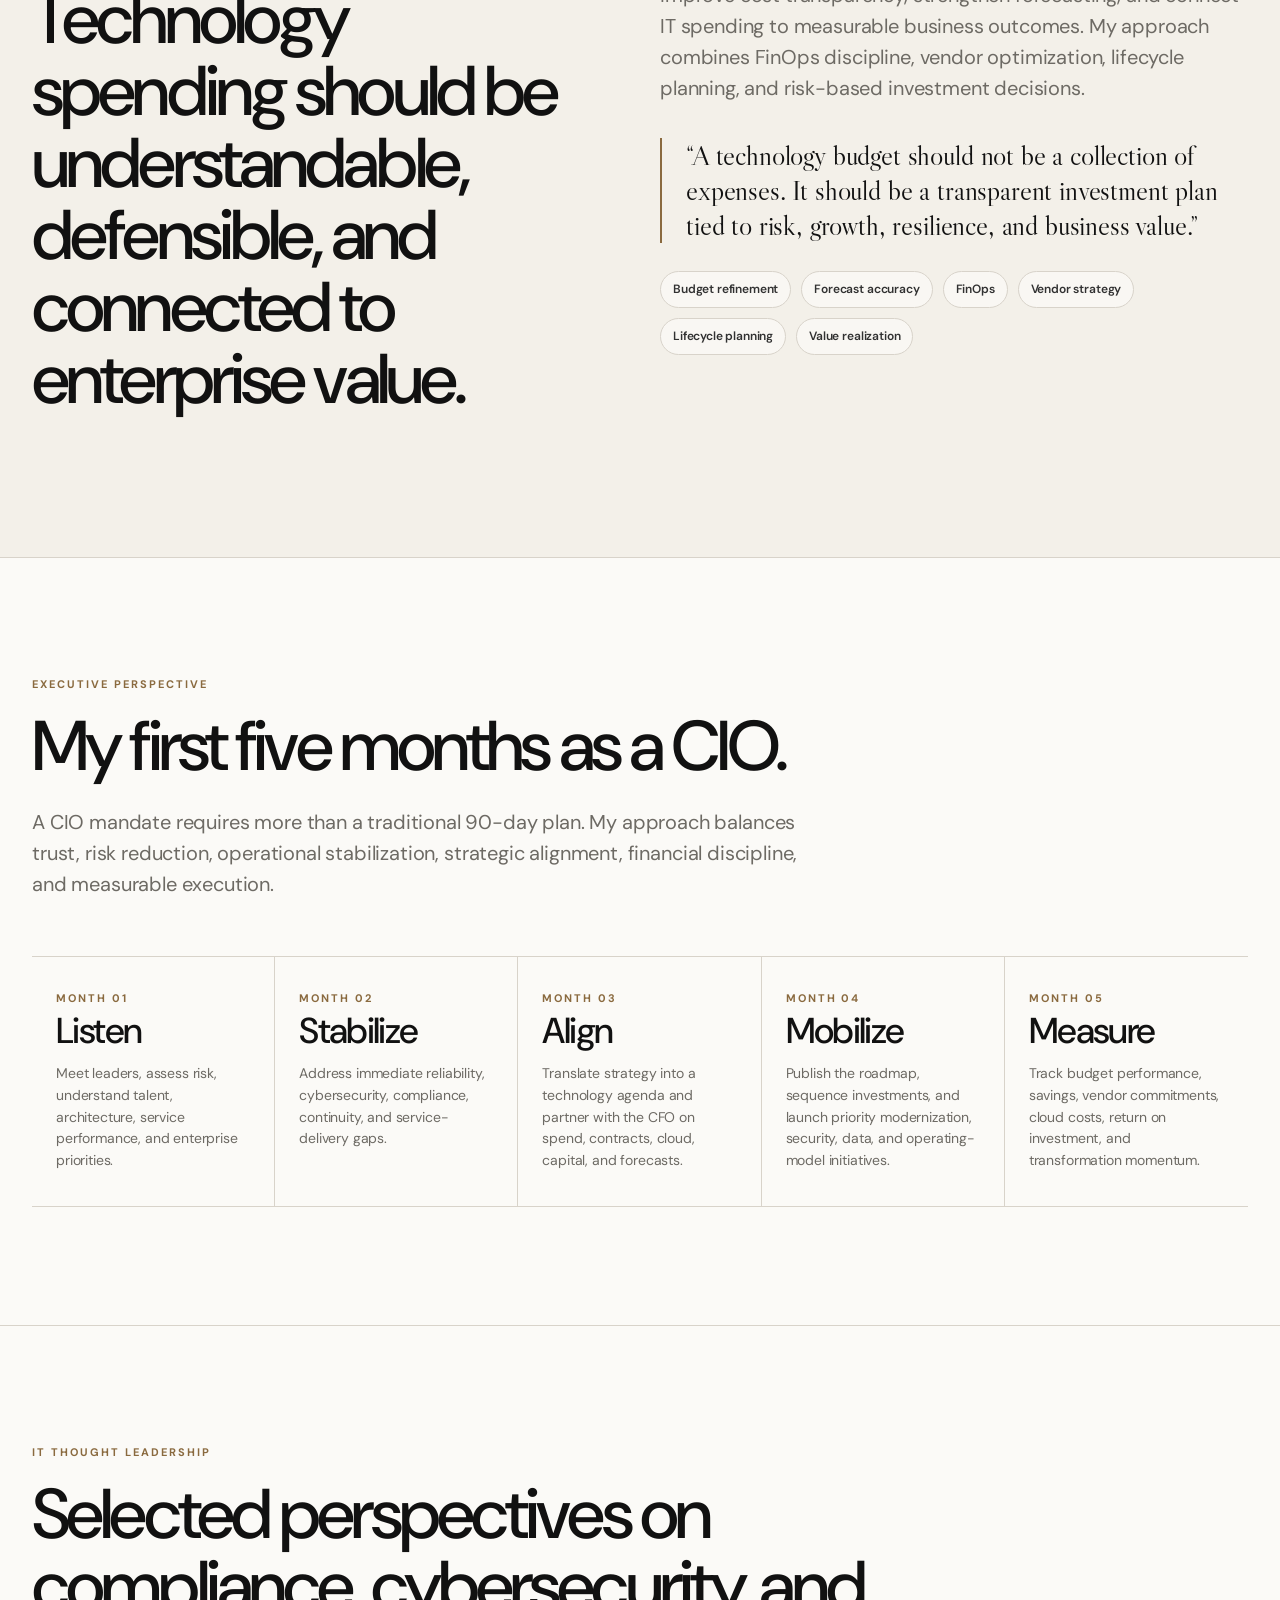
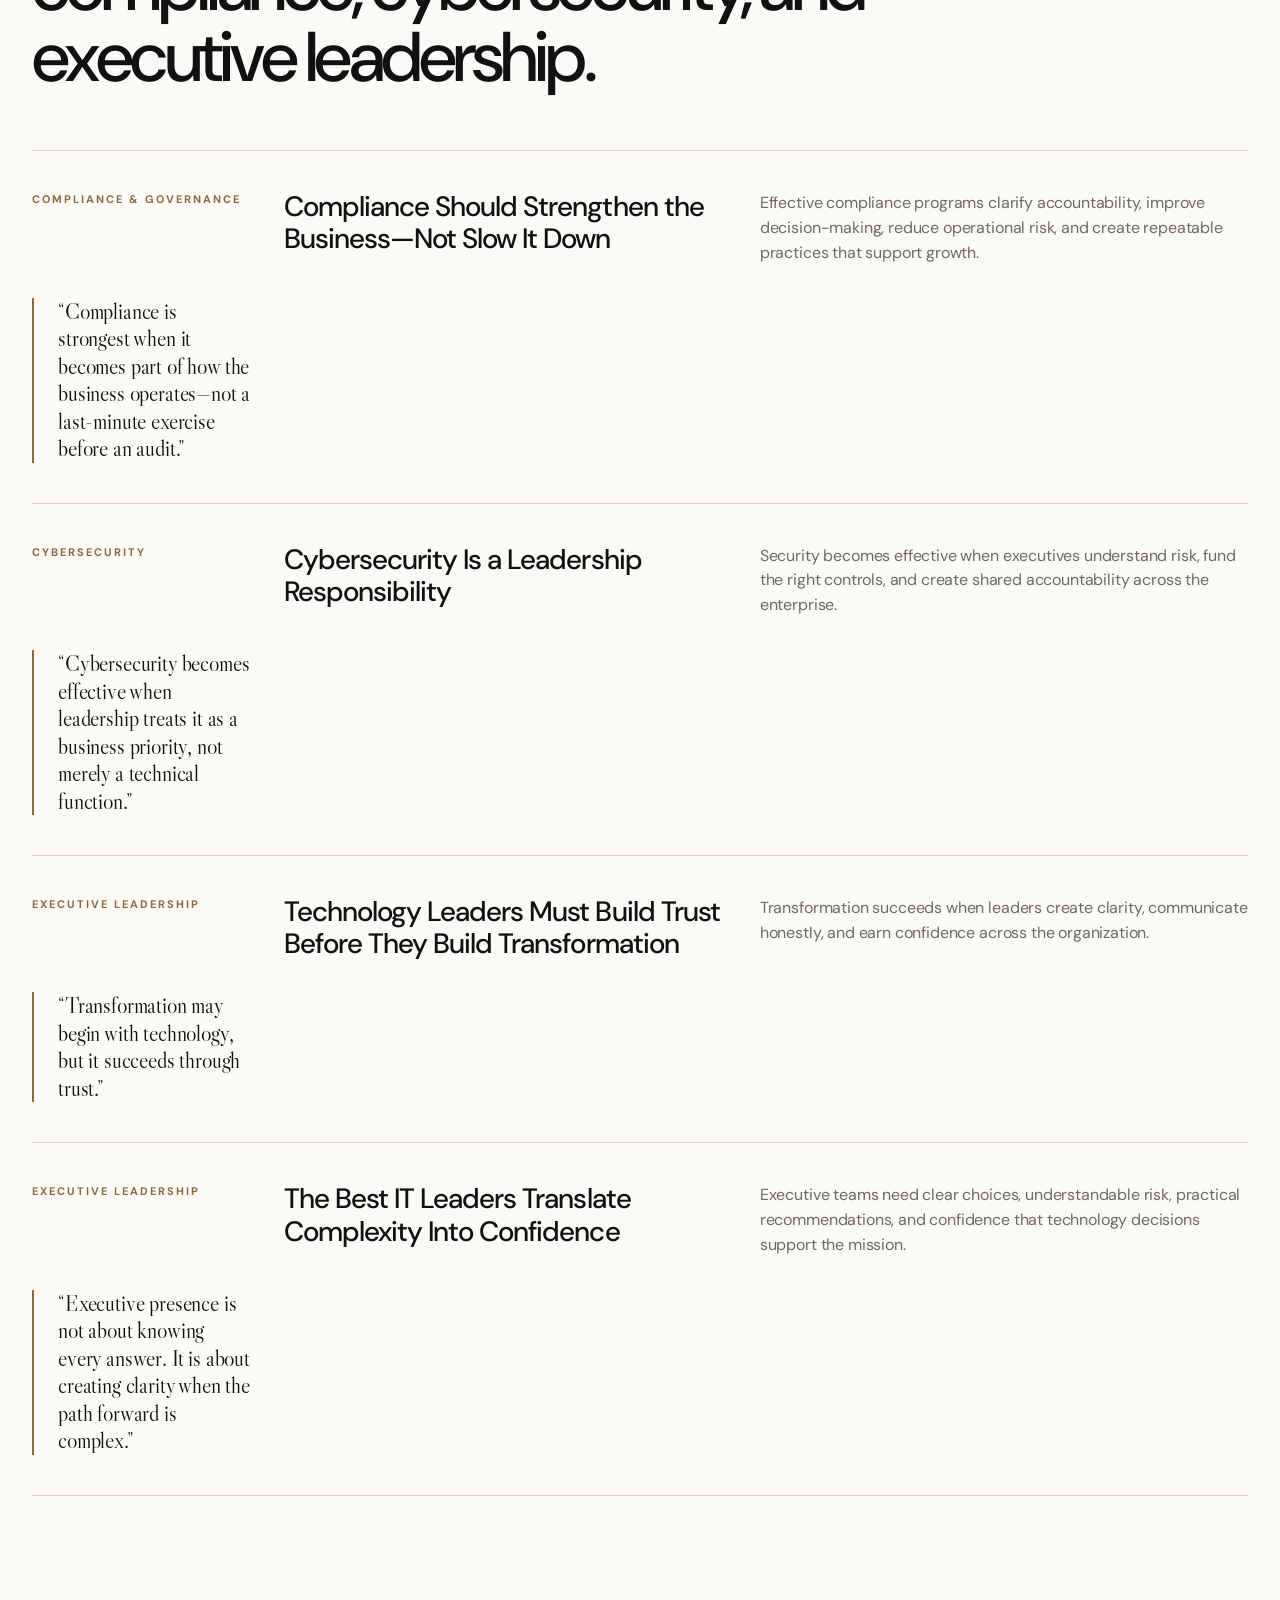
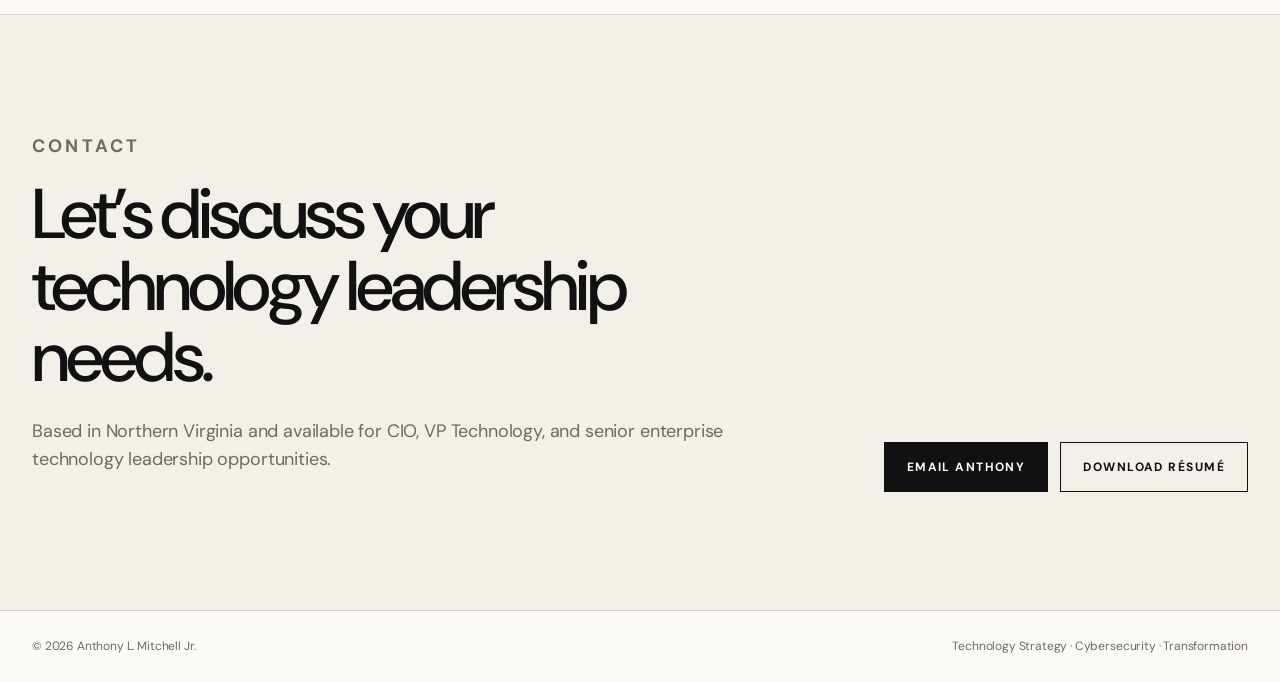
==== commit 04ccf539: "Add files via upload" ====
--- a/index.html
+++ b/index.html
@@ -3,339 +3,239 @@
 <head>
   <meta charset="UTF-8" />
   <meta name="viewport" content="width=device-width, initial-scale=1.0" />
-  <meta name="description" content="Anthony L. Mitchell Jr. — Technology Executive specializing in IT strategy, cybersecurity, cloud modernization, governance, and operational excellence." />
-  <title>Anthony L. Mitchell Jr. | Technology Executive</title>
+  <meta name="description" content="Anthony L. Mitchell Jr. — CIO and technology executive specializing in cybersecurity, transformation, governance, financial stewardship, and enterprise technology strategy." />
+  <title>Anthony L. Mitchell Jr. | CIO & Technology Executive</title>
   <link rel="preconnect" href="https://fonts.googleapis.com">
   <link rel="preconnect" href="https://fonts.gstatic.com" crossorigin>
-  <link href="https://fonts.googleapis.com/css2?family=Inter:wght@400;500;600;700&family=Libre+Baskerville:wght@700&display=swap" rel="stylesheet">
+  <link href="https://fonts.googleapis.com/css2?family=DM+Sans:wght@400;500;600;700&family=Libre+Caslon+Display&display=swap" rel="stylesheet">
   <link rel="stylesheet" href="styles.css" />
-
-  <style>
-    .section-intro {
-      max-width: 760px;
-      color: var(--muted);
-      font-size: 18px;
-      margin-bottom: 36px;
-    }
-    .thought-grid {
-      display: grid;
-      grid-template-columns: repeat(2, 1fr);
-      gap: 22px;
-    }
-    .thought-card {
-      padding: 30px;
-      background: var(--white);
-      border: 1px solid var(--line);
-      border-radius: 16px;
-    }
-    .thought-category {
-      margin: 0 0 12px;
-      color: var(--gold);
-      font-size: 12px;
-      font-weight: 700;
-      letter-spacing: .12em;
-      text-transform: uppercase;
-    }
-    .thought-card h3 {
-      font-size: 24px;
-      margin-bottom: 14px;
-    }
-    .thought-card p {
-      color: var(--muted);
-    }
-    .thought-card blockquote {
-      margin: 22px 0 0;
-      padding-left: 18px;
-      border-left: 3px solid var(--gold);
-      color: var(--navy);
-      font-weight: 600;
-    }
-    @media (max-width: 760px) {
-      .thought-grid { grid-template-columns: 1fr; }
-    }
-  
-    .executive-photo-card {
-      overflow: hidden;
-      border: 1px solid var(--line);
-      background: var(--white);
-      border-radius: 18px;
-      box-shadow: 0 24px 60px rgba(13,34,56,.10);
-    }
-    .executive-photo-card img {
-      display: block;
-      width: 100%;
-      aspect-ratio: 4 / 5;
-      object-fit: cover;
-      object-position: center top;
-    }
-    .photo-caption {
-      padding: 22px 24px 24px;
-    }
-    .photo-caption h2 {
-      margin-bottom: 6px;
-      font-size: 25px;
-    }
-    .photo-caption p:last-child {
-      margin: 0;
-      color: var(--muted);
-      font-size: 14px;
-    }
-
-  
-    .cio-roadmap-grid {
-      display: grid;
-      grid-template-columns: repeat(5, minmax(0, 1fr));
-      gap: 18px;
-      margin-top: 38px;
-    }
-    .cio-roadmap-grid article {
-      padding: 26px;
-      border: 1px solid var(--line);
-      border-radius: 14px;
-      background: var(--white);
-    }
-    .cio-roadmap-grid span {
-      color: var(--gold);
-      text-transform: uppercase;
-      font-size: 12px;
-      letter-spacing: .12em;
-      font-weight: 700;
-    }
-    .cio-roadmap-grid h3 {
-      margin: 16px 0 10px;
-      font-size: 21px;
-    }
-    .cio-roadmap-grid p {
-      margin: 0;
-      color: var(--muted);
-      font-size: 14px;
-    }
-    @media (max-width: 1180px) {
-      .cio-roadmap-grid { grid-template-columns: repeat(3, 1fr); }
-    }
-    @media (max-width: 760px) {
-      .cio-roadmap-grid { grid-template-columns: 1fr; }
-    }
-
-  
-    .executive-quote {
-      margin: 24px 0 0;
-      padding: 18px 20px;
-      border-left: 4px solid var(--gold);
-      background: var(--white);
-      color: var(--navy);
-      font-weight: 600;
-      font-size: 17px;
-    }
-    .finance-points {
-      display: flex;
-      flex-wrap: wrap;
-      gap: 10px;
-      margin-top: 22px;
-    }
-    .finance-points span {
-      padding: 7px 11px;
-      border: 1px solid var(--line);
-      border-radius: 999px;
-      background: var(--white);
-      color: var(--blue);
-      font-size: 12px;
-      font-weight: 700;
-    }
-
-  </style>
-
 </head>
 <body>
   <header class="site-header">
-    <div class="container nav-wrap">
-      <a class="brand" href="#home" aria-label="Anthony Mitchell home">
-        <span class="brand-mark">AM</span>
-        <span class="brand-name">Anthony L. Mitchell Jr.</span>
+    <div class="shell nav-wrap">
+      <a class="wordmark" href="#home" aria-label="Anthony Mitchell home">
+        ANTHONY MITCHELL
       </a>
-      <button class="menu-toggle" aria-label="Open navigation" aria-expanded="false">Menu</button>
+
+      <button class="menu-toggle" aria-label="Open navigation" aria-expanded="false">
+        MENU
+      </button>
+
       <nav class="nav" aria-label="Primary navigation">
-        <a href="#about">About</a>
+        <a href="#profile">Profile</a>
+        <a href="#impact">Impact</a>
         <a href="#leadership">Leadership</a>
-        <a href="#financial-stewardship">CFO Partnership</a>
-        <a href="#experience">Experience</a>
-        <a href="#insights">Insights</a>
-        <a href="#thought-leadership">Thought Leadership</a>
-        <a class="nav-cta" href="#contact">Contact</a>
+        <a href="#financial">CFO Partnership</a>
+        <a href="#perspective">Perspective</a>
+        <a href="#thought-leadership">Insights</a>
+        <a href="#contact">Contact</a>
       </nav>
     </div>
   </header>
 
   <main>
     <section id="home" class="hero">
-      <div class="container hero-grid">
+      <div class="shell hero-grid">
         <div class="hero-copy">
-          <p class="eyebrow">Technology Executive · CIO · VP Information Technology</p>
-          <h1>Leading secure, resilient, and business-aligned technology organizations.</h1>
-          <p class="hero-text">
-            I help organizations modernize infrastructure, strengthen cybersecurity,
-            improve service delivery, and turn technology into a trusted business enabler.
+          <p class="kicker">CIO · TECHNOLOGY · CYBERSECURITY · TRANSFORMATION</p>
+          <h1>Technology should create clarity, trust, and measurable value.</h1>
+          <p class="hero-deck">
+            I lead enterprise technology organizations through transformation, regulatory pressure,
+            modernization, and growth—aligning strategy, security, operations, and investment.
           </p>
           <div class="hero-actions">
-            <a class="button primary" href="Anthony_L_Mitchell_CIO_Executive_Resume_2026.docx">Download Executive Résumé</a>
-            <a class="button secondary" href="#experience">View Career Highlights</a>
+            <a class="button button-dark" href="#profile">View Executive Profile</a>
+            <a class="button button-light" href="Anthony_L_Mitchell_CIO_Executive_Resume_2026.docx">Download Résumé</a>
           </div>
         </div>
-        <aside class="executive-photo-card" aria-label="Executive portrait of Anthony L. Mitchell Jr.">
-          <img src="anthony-mitchell-executive-headshot.png"
-               alt="Anthony L. Mitchell Jr., technology executive"
-               loading="eager" />
-          <div class="photo-caption">
-            <p class="card-label">Anthony L. Mitchell Jr.</p>
-            <h2>Technology Executive</h2>
-            <p>CIO · Cybersecurity · Transformation</p>
-          </div>
-        </aside>
-      </div>
-    </section>
-
-    <section id="about" class="section">
-      <div class="container split">
-        <div>
-          <p class="section-label">Executive Profile</p>
-          <h2>Business-minded technology leadership</h2>
-        </div>
-        <div class="prose">
+
+        <figure class="hero-image-wrap">
+          <img
+            class="hero-image"
+            src="anthony-mitchell-executive-headshot.png"
+            alt="Anthony L. Mitchell Jr., CIO and technology executive"
+          />
+        </figure>
+      </div>
+    </section>
+
+    <section id="impact" class="impact-strip">
+      <div class="shell impact-grid">
+        <div>
+          <strong>$11M+</strong>
+          <span>Career cost savings</span>
+        </div>
+        <div>
+          <strong>SOC 2</strong>
+          <span>Type II ownership, zero major findings</span>
+        </div>
+        <div>
+          <strong>NIST CSF</strong>
+          <span>Enterprise implementation</span>
+        </div>
+        <div>
+          <strong>27 Years</strong>
+          <span>Technology leadership</span>
+        </div>
+      </div>
+    </section>
+
+    <section id="profile" class="section editorial">
+      <div class="shell two-col">
+        <div class="section-intro">
+          <p class="label">Executive Profile</p>
+          <h2>Business-minded technology leadership for complex environments.</h2>
+        </div>
+        <div class="body-copy">
           <p>
-            Anthony L. Mitchell Jr. is a technology executive with more than two decades
-            of progressive leadership across enterprise infrastructure, cybersecurity,
-            cloud platforms, governance, compliance, and IT operations.
+            Anthony L. Mitchell Jr. is a CIO-level technology executive with more than two decades
+            of leadership across enterprise IT strategy, cybersecurity, cloud transformation,
+            governance, compliance, and operational modernization.
           </p>
           <p>
-            His career includes technology leadership at Bridger Photonics, the American
-            Petroleum Institute, and Dynex/Magellan Biosciences. Across these environments,
-            he has guided modernization programs, improved resilience, strengthened governance,
-            and built trusted partnerships with executive and operational stakeholders.
-          </p>
-        </div>
-      </div>
-    </section>
-
-    <section id="leadership" class="section section-alt">
-      <div class="container">
-        <p class="section-label">Leadership Philosophy</p>
-        <h2>Technology should advance the mission.</h2>
-        <div class="principles">
-          <article>
-            <span>01</span>
-            <h3>Lead with trust</h3>
-            <p>Build credibility through transparency, accountability, and consistent execution.</p>
-          </article>
-          <article>
-            <span>02</span>
-            <h3>Enable the business</h3>
-            <p>Align technology investments with strategic priorities, measurable outcomes, and customer value.</p>
-          </article>
-          <article>
-            <span>03</span>
-            <h3>Govern innovation</h3>
-            <p>Move quickly without sacrificing cybersecurity, resilience, compliance, or responsible decision-making.</p>
-          </article>
-          <article>
-            <span>04</span>
-            <h3>Develop people</h3>
-            <p>Create high-performing teams through clarity, coaching, empowerment, and shared purpose.</p>
-          </article>
-        </div>
-      </div>
-    </section>
-
-    <section id="experience" class="section">
-      <div class="container">
-        <p class="section-label">Career Highlights</p>
-        <h2>Leadership across SaaS, associations, and biomedical technology</h2>
-
-        <div class="timeline">
-          <article class="timeline-item">
-            <div class="timeline-meta">Bridger Photonics</div>
-            <div class="timeline-content">
-              <h3>Director of Information Technology</h3>
+            His career includes executive technology leadership at Bridger Photonics,
+            the American Petroleum Institute, and Dynex/Magellan Biosciences. He is known for
+            stabilizing environments, strengthening risk posture, modernizing infrastructure,
+            improving financial discipline, and building technology organizations that executives
+            can trust.
+          </p>
+        </div>
+      </div>
+    </section>
+
+    <section id="leadership" class="section">
+      <div class="shell">
+        <div class="section-intro wide">
+          <p class="label">Leadership</p>
+          <h2>Four disciplines that define my executive approach.</h2>
+        </div>
+
+        <div class="line-list">
+          <article>
+            <span class="line-number">01</span>
+            <div>
+              <h3>Lead with trust</h3>
+              <p>Earn credibility through clarity, transparency, accountability, and consistent execution.</p>
+            </div>
+          </article>
+
+          <article>
+            <span class="line-number">02</span>
+            <div>
+              <h3>Enable the business</h3>
+              <p>Translate enterprise priorities into secure, scalable, and measurable technology outcomes.</p>
+            </div>
+          </article>
+
+          <article>
+            <span class="line-number">03</span>
+            <div>
+              <h3>Govern innovation</h3>
+              <p>Move with urgency without sacrificing resilience, cybersecurity, compliance, or financial discipline.</p>
+            </div>
+          </article>
+
+          <article>
+            <span class="line-number">04</span>
+            <div>
+              <h3>Develop people</h3>
+              <p>Build high-performing teams through coaching, empowerment, standards, and shared purpose.</p>
+            </div>
+          </article>
+        </div>
+      </div>
+    </section>
+
+    <section class="section careers">
+      <div class="shell">
+        <div class="section-intro wide">
+          <p class="label">Career</p>
+          <h2>Leadership across SaaS, associations, biomedical technology, and regulated operations.</h2>
+        </div>
+
+        <div class="career-list">
+          <article>
+            <div class="career-year">2025–2026</div>
+            <div class="career-org">
+              <h3>Bridger Photonics</h3>
+              <p class="role">Director of Information Technology</p>
+            </div>
+            <div class="career-summary">
               <p>
-                Led enterprise IT strategy, cybersecurity, cloud services, governance,
-                service delivery, business continuity, and modernization in a growing SaaS environment.
+                Established enterprise IT strategy, cybersecurity governance, SOC 2 readiness,
+                NIST CSF alignment, cloud modernization, and operational discipline during a critical growth phase.
               </p>
-              <div class="tags">
-                <span>SOC 2</span><span>NIST CSF</span><span>Azure</span><span>AWS</span>
-              </div>
-            </div>
-          </article>
-
-          <article class="timeline-item">
-            <div class="timeline-meta">American Petroleum Institute</div>
-            <div class="timeline-content">
-              <h3>Director, IT Operations</h3>
+            </div>
+          </article>
+
+          <article>
+            <div class="career-year">2021–2025</div>
+            <div class="career-org">
+              <h3>American Petroleum Institute</h3>
+              <p class="role">Director, IT Operations</p>
+            </div>
+            <div class="career-summary">
               <p>
-                Directed enterprise technology operations for a national association,
-                partnering with executive leadership on infrastructure, vendors,
-                governance, resilience, and service improvement.
+                Directed enterprise operations, infrastructure modernization, vendor strategy,
+                resilience, governance, and executive technology alignment for a nationally recognized association.
               </p>
-              <div class="tags">
-                <span>Association IT</span><span>Cloud</span><span>Vendor Management</span><span>BC/DR</span>
-              </div>
-            </div>
-          </article>
-
-          <article class="timeline-item">
-            <div class="timeline-meta">Dynex / Magellan Biosciences</div>
-            <div class="timeline-content">
-              <h3>Progressive Technology Leadership</h3>
+            </div>
+          </article>
+
+          <article>
+            <div class="career-year">2011–2021</div>
+            <div class="career-org">
+              <h3>Dynex / Magellan Biosciences</h3>
+              <p class="role">Manager / Director of IT</p>
+            </div>
+            <div class="career-summary">
               <p>
-                Oversaw enterprise infrastructure, manufacturing and laboratory systems,
-                ERP support, cybersecurity, compliance, and global IT operations.
+                Led regulated biomedical, manufacturing, laboratory, ERP, infrastructure,
+                compliance, divestiture, and cloud transformation initiatives.
               </p>
-              <div class="tags">
-                <span>Biomedical</span><span>Manufacturing</span><span>ERP</span><span>Compliance</span>
-              </div>
-            </div>
-          </article>
-        </div>
-      </div>
-    </section>
-
-    <section class="section section-dark">
-      <div class="container">
-        <p class="section-label light">Executive Capabilities</p>
-        <div class="capability-grid">
-          <div><strong>IT Strategy</strong><span>Roadmaps aligned to business priorities</span></div>
-          <div><strong>Cybersecurity</strong><span>Risk, governance, incident readiness</span></div>
-          <div><strong>Cloud</strong><span>Azure and AWS modernization</span></div>
-          <div><strong>Operations</strong><span>Service delivery and resilience</span></div>
-          <div><strong>Governance</strong><span>SOC 2, NIST CSF, ISO-aligned practices</span></div>
-          <div><strong>Leadership</strong><span>Teams, vendors, budgets, and change</span></div>
-        </div>
-      </div>
-    </section>
-
-    
-
-    <section id="financial-stewardship" class="section section-alt">
-      <div class="container split">
-        <div>
-          <p class="section-label">Financial Stewardship</p>
-          <h2>CIO–CFO partnership built on clarity, discipline, and value</h2>
-        </div>
-        <div class="prose">
+            </div>
+          </article>
+        </div>
+      </div>
+    </section>
+
+    <section class="section dark-panel">
+      <div class="shell">
+        <p class="label label-light">Executive Capabilities</p>
+        <div class="capability-lines">
+          <div><span>01</span><strong>Enterprise Technology Strategy</strong></div>
+          <div><span>02</span><strong>Cybersecurity & Risk Governance</strong></div>
+          <div><span>03</span><strong>Cloud & Infrastructure Modernization</strong></div>
+          <div><span>04</span><strong>Financial Stewardship & FinOps</strong></div>
+          <div><span>05</span><strong>Compliance, Audit & Resilience</strong></div>
+          <div><span>06</span><strong>Executive Advisory & Team Leadership</strong></div>
+        </div>
+      </div>
+    </section>
+
+    <section id="financial" class="section financial">
+      <div class="shell two-col financial-grid">
+        <div class="section-intro">
+          <p class="label">Financial Stewardship</p>
+          <h2>Technology spending should be understandable, defensible, and connected to enterprise value.</h2>
+        </div>
+
+        <div class="body-copy">
           <p>
             I partner closely with CFOs to refine technology budgets, improve cost transparency,
             strengthen forecasting, and connect IT spending to measurable business outcomes.
             My approach combines FinOps discipline, vendor optimization, lifecycle planning,
-            and risk-based investment decisions so technology dollars are allocated with
-            clarity, accountability, and long-term value in mind.
-          </p>
-          <blockquote class="executive-quote">
-            “A technology budget should not be a collection of expenses. It should be a
-            transparent investment plan tied to risk, growth, resilience, and business value.”
+            and risk-based investment decisions.
+          </p>
+          <blockquote>
+            “A technology budget should not be a collection of expenses. It should be a transparent
+            investment plan tied to risk, growth, resilience, and business value.”
           </blockquote>
-          <div class="finance-points">
+          <div class="pill-row">
             <span>Budget refinement</span>
             <span>Forecast accuracy</span>
-            <span>FinOps discipline</span>
-            <span>Vendor optimization</span>
+            <span>FinOps</span>
+            <span>Vendor strategy</span>
             <span>Lifecycle planning</span>
             <span>Value realization</span>
           </div>
@@ -343,152 +243,133 @@
       </div>
     </section>
 
-    <section id="insights" class="section">
-      <div class="container">
-        <p class="section-label">Executive Perspective</p>
-        <h2>My first five months as a CIO</h2>
-        <p class="section-intro">
-          A CIO mandate requires more than a traditional 90-day plan. My approach balances
-          listening, enterprise risk reduction, operational stabilization, strategic alignment,
-          and measurable execution across the first five months.
-        </p>
-
-        <div class="cio-roadmap-grid">
-          <article>
-            <span>Month 1</span>
-            <h3>Listen, assess, and establish trust</h3>
-            <p>
-              Meet with the CEO, executive team, board stakeholders, business leaders, and IT staff.
-              Assess enterprise risk, service performance, cybersecurity posture, talent, vendor
-              dependencies, architecture, and major business priorities.
-            </p>
-          </article>
-
-          <article>
-            <span>Month 2</span>
-            <h3>Stabilize operations and reduce immediate risk</h3>
-            <p>
-              Address critical reliability, security, compliance, continuity, and service-delivery
-              gaps. Clarify ownership, strengthen incident readiness, validate recovery capabilities,
-              and improve visibility into technology performance.
-            </p>
-          </article>
-
-          <article>
-            <span>Month 3</span>
-            <h3>Align technology with enterprise strategy</h3>
-            <p>
-              Translate business priorities into an executive technology agenda. Establish governance,
-              define investment principles, identify quick wins, and align the technology portfolio
-              with growth, customer experience, workforce productivity, and risk tolerance. Partner
-              with the CFO to review technology spend, contract obligations, cloud consumption,
-              capital priorities, and forecast assumptions.
-            </p>
-          </article>
-
-          <article>
-            <span>Month 4</span>
-            <h3>Publish the roadmap and mobilize execution</h3>
-            <p>
-              Present a sequenced multi-year roadmap with clear outcomes, dependencies, investment
-              requirements, and accountability. Launch priority modernization, cybersecurity,
-              data, cloud, and operating-model initiatives.
-            </p>
-          </article>
-
-          <article>
-            <span>Month 5</span>
-            <h3>Measure progress and build transformation momentum</h3>
-            <p>
-              Establish executive dashboards, confirm value realization, strengthen team capability,
-              refine sourcing and vendor strategy, and create a repeatable operating cadence that
-              sustains accountability and long-term transformation. Track budget performance,
-              savings realization, vendor commitments, cloud costs, and return on major technology
-              investments with the CFO.
-            </p>
-          </article>
-        </div>
-      </div>
-    </section>
-
-
-
-    <section id="thought-leadership" class="section section-alt">
-      <div class="container">
-        <p class="section-label">IT Thought Leadership</p>
-        <h2>Perspectives on compliance, cybersecurity, and executive technology leadership</h2>
-        <p class="section-intro">
-          Selected insights from Anthony L. Mitchell Jr. on the disciplines required to build
-          secure, resilient, and trusted technology organizations.
-        </p>
-
-        <div class="thought-grid">
-          <article class="thought-card">
-            <p class="thought-category">Compliance & Governance</p>
+    <section id="perspective" class="section">
+      <div class="shell">
+        <div class="section-intro wide">
+          <p class="label">Executive Perspective</p>
+          <h2>My first five months as a CIO.</h2>
+          <p class="section-deck">
+            A CIO mandate requires more than a traditional 90-day plan. My approach balances trust,
+            risk reduction, operational stabilization, strategic alignment, financial discipline,
+            and measurable execution.
+          </p>
+        </div>
+
+        <div class="roadmap">
+          <article>
+            <span class="month">Month 01</span>
+            <h3>Listen</h3>
+            <p>Meet leaders, assess risk, understand talent, architecture, service performance, and enterprise priorities.</p>
+          </article>
+
+          <article>
+            <span class="month">Month 02</span>
+            <h3>Stabilize</h3>
+            <p>Address immediate reliability, cybersecurity, compliance, continuity, and service-delivery gaps.</p>
+          </article>
+
+          <article>
+            <span class="month">Month 03</span>
+            <h3>Align</h3>
+            <p>Translate strategy into a technology agenda and partner with the CFO on spend, contracts, cloud, capital, and forecasts.</p>
+          </article>
+
+          <article>
+            <span class="month">Month 04</span>
+            <h3>Mobilize</h3>
+            <p>Publish the roadmap, sequence investments, and launch priority modernization, security, data, and operating-model initiatives.</p>
+          </article>
+
+          <article>
+            <span class="month">Month 05</span>
+            <h3>Measure</h3>
+            <p>Track budget performance, savings, vendor commitments, cloud costs, return on investment, and transformation momentum.</p>
+          </article>
+        </div>
+      </div>
+    </section>
+
+    <section id="thought-leadership" class="section insights">
+      <div class="shell">
+        <div class="section-intro wide">
+          <p class="label">IT Thought Leadership</p>
+          <h2>Selected perspectives on compliance, cybersecurity, and executive leadership.</h2>
+        </div>
+
+        <div class="insight-list">
+          <article>
+            <p class="insight-type">Compliance & Governance</p>
             <h3>Compliance Should Strengthen the Business—Not Slow It Down</h3>
             <p>
-              Effective compliance programs do more than prepare an organization for an audit.
-              They clarify accountability, improve decision-making, reduce operational risk,
-              and create repeatable practices that support sustainable growth.
+              Effective compliance programs clarify accountability, improve decision-making,
+              reduce operational risk, and create repeatable practices that support growth.
             </p>
-            <blockquote>“Compliance is strongest when it becomes part of how the business operates—not a last-minute exercise before an audit.”</blockquote>
-          </article>
-
-          <article class="thought-card">
-            <p class="thought-category">Cybersecurity</p>
+            <blockquote>
+              “Compliance is strongest when it becomes part of how the business operates—not a last-minute exercise before an audit.”
+            </blockquote>
+          </article>
+
+          <article>
+            <p class="insight-type">Cybersecurity</p>
             <h3>Cybersecurity Is a Leadership Responsibility</h3>
             <p>
-              Security cannot be delegated entirely to the IT department. Executives must understand
-              the organization’s risk posture, define acceptable risk, fund the right controls,
-              and create a culture where protection and accountability are shared.
+              Security becomes effective when executives understand risk, fund the right controls,
+              and create shared accountability across the enterprise.
             </p>
-            <blockquote>“Cybersecurity becomes effective when leadership treats it as a business priority, not merely a technical function.”</blockquote>
-          </article>
-
-          <article class="thought-card">
-            <p class="thought-category">Executive Leadership</p>
+            <blockquote>
+              “Cybersecurity becomes effective when leadership treats it as a business priority, not merely a technical function.”
+            </blockquote>
+          </article>
+
+          <article>
+            <p class="insight-type">Executive Leadership</p>
             <h3>Technology Leaders Must Build Trust Before They Build Transformation</h3>
             <p>
-              Transformation succeeds when leaders create clarity, communicate honestly, and earn
-              confidence across the organization. Before people support a new roadmap, they must
-              trust the leader responsible for delivering it.
+              Transformation succeeds when leaders create clarity, communicate honestly,
+              and earn confidence across the organization.
             </p>
-            <blockquote>“Transformation may begin with technology, but it succeeds through trust.”</blockquote>
-          </article>
-
-          <article class="thought-card">
-            <p class="thought-category">Executive Leadership</p>
+            <blockquote>
+              “Transformation may begin with technology, but it succeeds through trust.”
+            </blockquote>
+          </article>
+
+          <article>
+            <p class="insight-type">Executive Leadership</p>
             <h3>The Best IT Leaders Translate Complexity Into Confidence</h3>
             <p>
-              Executive teams do not need more technical vocabulary. They need clear choices,
-              understandable risk, practical recommendations, and confidence that technology
-              decisions support the mission of the organization.
+              Executive teams need clear choices, understandable risk, practical recommendations,
+              and confidence that technology decisions support the mission.
             </p>
-            <blockquote>“Executive presence is not about knowing every answer. It is about creating clarity when the path forward is complex.”</blockquote>
+            <blockquote>
+              “Executive presence is not about knowing every answer. It is about creating clarity when the path forward is complex.”
+            </blockquote>
           </article>
         </div>
       </div>
     </section>
 
     <section id="contact" class="section contact">
-      <div class="container contact-card">
-        <div>
-          <p class="section-label">Contact</p>
+      <div class="shell contact-grid">
+        <div>
+          <p class="label">Contact</p>
           <h2>Let’s discuss your technology leadership needs.</h2>
-          <p>Based in Northern Virginia and available for CIO, VP Technology, and senior IT leadership opportunities.</p>
+          <p>
+            Based in Northern Virginia and available for CIO, VP Technology,
+            and senior enterprise technology leadership opportunities.
+          </p>
         </div>
         <div class="contact-actions">
-          <a class="button primary" href="mailto:almitchelljr@hotmail.com">Email Anthony</a>
-          <a class="text-link" href="Anthony_L_Mitchell_CIO_Executive_Resume_2026.docx">Download résumé →</a>
+          <a class="button button-dark" href="mailto:almitchelljr@hotmail.com">Email Anthony</a>
+          <a class="button button-light" href="Anthony_L_Mitchell_CIO_Executive_Resume_2026.docx">Download Résumé</a>
         </div>
       </div>
     </section>
   </main>
 
   <footer>
-    <div class="container footer-wrap">
+    <div class="shell footer-grid">
       <span>© <span id="year"></span> Anthony L. Mitchell Jr.</span>
-      <span>Technology Strategy · Cybersecurity · Digital Transformation</span>
+      <span>Technology Strategy · Cybersecurity · Transformation</span>
     </div>
   </footer>
 
--- a/styles.css
+++ b/styles.css
@@ -1,163 +1,675 @@
 :root {
-  --navy: #0d2238;
-  --blue: #1f4d72;
-  --gold: #b28a4a;
-  --ink: #17212b;
-  --muted: #5f6b76;
-  --line: #dce3e9;
-  --soft: #f4f7f9;
+  --bone: #f3f0e9;
+  --paper: #fbfaf7;
+  --ink: #111111;
+  --graphite: #313131;
+  --muted: #6d6a64;
+  --line: #d8d3ca;
+  --stone: #e8e3db;
+  --bronze: #8a6a3f;
   --white: #ffffff;
-  --max: 1160px;
+  --max: 1440px;
 }
 
 * { box-sizing: border-box; }
+
 html { scroll-behavior: smooth; }
+
 body {
   margin: 0;
-  font-family: "Inter", system-ui, -apple-system, BlinkMacSystemFont, "Segoe UI", sans-serif;
+  background: var(--paper);
   color: var(--ink);
-  background: var(--white);
-  line-height: 1.65;
-}
+  font-family: "DM Sans", system-ui, -apple-system, BlinkMacSystemFont, "Segoe UI", sans-serif;
+  line-height: 1.55;
+  letter-spacing: -0.01em;
+}
+
 a { color: inherit; text-decoration: none; }
-.container { width: min(var(--max), calc(100% - 40px)); margin: 0 auto; }
+
+img { max-width: 100%; display: block; }
+
+.shell {
+  width: min(var(--max), calc(100% - 64px));
+  margin: 0 auto;
+}
 
 .site-header {
   position: sticky;
   top: 0;
-  z-index: 20;
-  background: rgba(255,255,255,.94);
-  backdrop-filter: blur(14px);
+  z-index: 30;
+  border-bottom: 1px solid rgba(17,17,17,.08);
+  background: rgba(251,250,247,.92);
+  backdrop-filter: blur(18px);
+}
+
+.nav-wrap {
+  min-height: 72px;
+  display: flex;
+  align-items: center;
+  justify-content: space-between;
+  gap: 28px;
+}
+
+.wordmark {
+  font-size: 14px;
+  font-weight: 700;
+  letter-spacing: .18em;
+}
+
+.nav {
+  display: flex;
+  align-items: center;
+  gap: 24px;
+}
+
+.nav a {
+  font-size: 12px;
+  text-transform: uppercase;
+  letter-spacing: .14em;
+  color: var(--muted);
+}
+
+.nav a:hover { color: var(--ink); }
+
+.menu-toggle {
+  display: none;
+  border: 0;
+  background: transparent;
+  padding: 8px 0;
+  font: inherit;
+  font-size: 12px;
+  letter-spacing: .14em;
+}
+
+.hero {
+  min-height: calc(100vh - 72px);
+  display: flex;
+  align-items: stretch;
   border-bottom: 1px solid var(--line);
 }
-.nav-wrap { min-height: 76px; display: flex; align-items: center; justify-content: space-between; }
-.brand { display: flex; align-items: center; gap: 12px; font-weight: 700; }
-.brand-mark {
-  display: grid; place-items: center; width: 42px; height: 42px;
-  background: var(--navy); color: var(--white); border-radius: 50%;
-  font-family: "Libre Baskerville", serif; font-size: 14px;
-}
-.nav { display: flex; align-items: center; gap: 28px; font-size: 14px; font-weight: 600; }
-.nav a:hover { color: var(--blue); }
-.nav-cta { padding: 10px 16px; border: 1px solid var(--navy); border-radius: 999px; }
-.menu-toggle { display:none; }
-
-.hero {
-  padding: 96px 0 88px;
-  background:
-    radial-gradient(circle at top right, rgba(31,77,114,.12), transparent 34%),
-    linear-gradient(180deg, #fbfcfd 0%, #ffffff 100%);
-}
-.hero-grid { display: grid; grid-template-columns: 1.55fr .8fr; gap: 72px; align-items: center; }
-.eyebrow, .section-label {
-  margin: 0 0 16px; color: var(--blue); font-size: 12px; letter-spacing: .16em;
-  text-transform: uppercase; font-weight: 700;
-}
-h1, h2, h3 { margin-top: 0; line-height: 1.2; }
+
+.hero-grid {
+  width: 100%;
+  display: grid;
+  grid-template-columns: minmax(0, 1.08fr) minmax(420px, .92fr);
+  align-items: stretch;
+}
+
+.hero-copy {
+  padding: 108px 72px 96px 0;
+  display: flex;
+  flex-direction: column;
+  justify-content: center;
+}
+
+.kicker,
+.label,
+.insight-type,
+.month {
+  margin: 0 0 18px;
+  font-size: 11px;
+  font-weight: 700;
+  letter-spacing: .18em;
+  text-transform: uppercase;
+  color: var(--bronze);
+}
+
+h1, h2, h3 {
+  margin-top: 0;
+  font-weight: 500;
+}
+
 h1 {
-  margin-bottom: 24px; max-width: 850px;
-  font-family: "Libre Baskerville", serif;
-  font-size: clamp(44px, 6vw, 74px);
+  max-width: 900px;
+  margin-bottom: 28px;
+  font-size: clamp(58px, 7.4vw, 112px);
+  line-height: .94;
+  letter-spacing: -.06em;
+}
+
+h2 {
+  margin-bottom: 24px;
+  font-size: clamp(42px, 5.5vw, 78px);
+  line-height: 1.02;
+  letter-spacing: -.055em;
+}
+
+h3 {
+  margin-bottom: 12px;
+  font-size: 28px;
+  line-height: 1.15;
   letter-spacing: -.035em;
 }
-h2 { font-family: "Libre Baskerville", serif; font-size: clamp(30px, 4vw, 48px); letter-spacing: -.025em; }
-.hero-text { max-width: 720px; color: var(--muted); font-size: 20px; }
-.hero-actions { display: flex; gap: 14px; flex-wrap: wrap; margin-top: 34px; }
+
+.hero-deck,
+.section-deck {
+  max-width: 790px;
+  margin: 0;
+  color: var(--muted);
+  font-size: 20px;
+}
+
+.hero-actions,
+.contact-actions {
+  display: flex;
+  gap: 12px;
+  flex-wrap: wrap;
+  margin-top: 34px;
+}
+
 .button {
-  display: inline-flex; align-items: center; justify-content: center;
-  min-height: 48px; padding: 0 20px; border-radius: 8px;
-  font-weight: 700; font-size: 14px;
-}
-.primary { background: var(--navy); color: var(--white); }
-.primary:hover { background: var(--blue); }
-.secondary { border: 1px solid var(--line); background: var(--white); }
-.executive-card {
-  padding: 34px; border: 1px solid var(--line); background: var(--white);
-  border-radius: 18px; box-shadow: 0 24px 60px rgba(13,34,56,.10);
-}
-.monogram {
-  width: 76px; height: 76px; display:grid; place-items:center;
-  border-radius: 16px; background: var(--navy); color: var(--white);
-  font-family:"Libre Baskerville",serif; font-size:24px; margin-bottom:26px;
-}
-.card-label { margin:0 0 8px; color: var(--gold); font-size:12px; text-transform:uppercase; letter-spacing:.14em; font-weight:700; }
-.executive-card h2 { font-size: 28px; }
-.executive-card ul { padding-left: 20px; color: var(--muted); }
-
-.section { padding: 86px 0; }
-.section-alt { background: var(--soft); }
-.split { display: grid; grid-template-columns: .85fr 1.15fr; gap: 70px; }
-.prose { font-size: 18px; color: var(--muted); }
-.principles { display:grid; grid-template-columns: repeat(4,1fr); gap:18px; margin-top:44px; }
-.principles article {
-  padding: 26px; border:1px solid var(--line); border-radius:14px; background:var(--white);
-}
-.principles span { color: var(--gold); font-weight:700; font-size:13px; }
-.principles h3 { margin:16px 0 10px; }
-.principles p { margin:0; color:var(--muted); font-size:14px; }
-
-.timeline { margin-top: 42px; border-top:1px solid var(--line); }
-.timeline-item {
-  display:grid; grid-template-columns: 260px 1fr; gap:48px;
-  padding:34px 0; border-bottom:1px solid var(--line);
-}
-.timeline-meta { color:var(--blue); font-weight:700; }
-.timeline-content h3 { margin-bottom:10px; font-size:24px; }
-.timeline-content p { color:var(--muted); max-width:760px; }
-.tags { display:flex; flex-wrap:wrap; gap:8px; margin-top:14px; }
-.tags span { font-size:12px; font-weight:700; padding:6px 10px; background:var(--soft); border-radius:999px; }
-
-.section-dark { background:var(--navy); color:var(--white); }
-.section-label.light { color:#d7c5a6; }
-.capability-grid { display:grid; grid-template-columns:repeat(3,1fr); gap:1px; background:rgba(255,255,255,.14); }
-.capability-grid div { padding:28px; background:var(--navy); }
-.capability-grid strong { display:block; font-size:18px; margin-bottom:6px; }
-.capability-grid span { color:#c8d2dc; font-size:14px; }
-
-.days-grid { display:grid; grid-template-columns:repeat(3,1fr); gap:20px; margin-top:40px; }
-.days-grid article { padding:28px; border:1px solid var(--line); border-radius:14px; }
-.days-grid span { color:var(--gold); text-transform:uppercase; font-size:12px; letter-spacing:.12em; font-weight:700; }
-.days-grid h3 { margin:16px 0 10px; }
-.days-grid p { color:var(--muted); margin:0; }
-
-.contact { padding-top:30px; }
-.contact-card {
-  display:flex; justify-content:space-between; align-items:center; gap:48px;
-  padding:48px; border-radius:18px; background:var(--soft); border:1px solid var(--line);
-}
-.contact-card h2 { max-width:720px; font-size:38px; }
-.contact-card p { color:var(--muted); }
-.contact-actions { display:flex; flex-direction:column; align-items:flex-start; gap:16px; min-width:220px; }
-.text-link { color:var(--blue); font-weight:700; }
-
-footer { border-top:1px solid var(--line); padding:28px 0; color:var(--muted); font-size:13px; }
-.footer-wrap { display:flex; justify-content:space-between; gap:20px; }
-
-@media (max-width: 900px) {
-  .hero-grid, .split { grid-template-columns:1fr; }
-  .principles, .capability-grid, .days-grid { grid-template-columns:1fr 1fr; }
-  .timeline-item { grid-template-columns:1fr; gap:10px; }
-  .contact-card { flex-direction:column; align-items:flex-start; }
-}
-@media (max-width: 680px) {
-  .container { width:min(100% - 26px, var(--max)); }
-  .brand-name { display:none; }
+  min-height: 50px;
+  padding: 0 22px;
+  display: inline-flex;
+  align-items: center;
+  justify-content: center;
+  border: 1px solid var(--ink);
+  font-size: 12px;
+  font-weight: 700;
+  letter-spacing: .12em;
+  text-transform: uppercase;
+}
+
+.button-dark {
+  background: var(--ink);
+  color: var(--paper);
+}
+
+.button-dark:hover {
+  background: var(--graphite);
+}
+
+.button-light {
+  background: transparent;
+  color: var(--ink);
+}
+
+.button-light:hover {
+  background: var(--stone);
+}
+
+.hero-image-wrap {
+  margin: 0;
+  min-height: 100%;
+  background: var(--stone);
+}
+
+.hero-image {
+  width: 100%;
+  height: 100%;
+  min-height: calc(100vh - 72px);
+  object-fit: cover;
+  object-position: center top;
+  filter: saturate(.88) contrast(.98);
+}
+
+.impact-strip {
+  border-bottom: 1px solid var(--line);
+  background: var(--bone);
+}
+
+.impact-grid {
+  display: grid;
+  grid-template-columns: repeat(4, 1fr);
+}
+
+.impact-grid > div {
+  min-height: 170px;
+  padding: 34px;
+  border-right: 1px solid var(--line);
+  display: flex;
+  flex-direction: column;
+  justify-content: flex-end;
+}
+
+.impact-grid > div:last-child { border-right: 0; }
+
+.impact-grid strong {
+  font-size: 42px;
+  letter-spacing: -.04em;
+}
+
+.impact-grid span {
+  margin-top: 8px;
+  color: var(--muted);
+  font-size: 13px;
+}
+
+.section {
+  padding: 118px 0;
+  border-bottom: 1px solid var(--line);
+}
+
+.editorial { background: var(--paper); }
+
+.two-col {
+  display: grid;
+  grid-template-columns: .95fr 1.05fr;
+  gap: 96px;
+}
+
+.section-intro.wide {
+  max-width: 980px;
+}
+
+.body-copy {
+  max-width: 780px;
+  color: var(--muted);
+  font-size: 20px;
+}
+
+.body-copy p {
+  margin-top: 0;
+  margin-bottom: 24px;
+}
+
+.line-list,
+.career-list {
+  margin-top: 54px;
+  border-top: 1px solid var(--line);
+}
+
+.line-list article {
+  display: grid;
+  grid-template-columns: 100px 1fr;
+  gap: 36px;
+  padding: 34px 0;
+  border-bottom: 1px solid var(--line);
+}
+
+.line-list article:last-child { border-bottom: 0; }
+
+.line-number {
+  color: var(--bronze);
+  font-size: 12px;
+  letter-spacing: .14em;
+}
+
+.line-list p {
+  max-width: 780px;
+  margin: 0;
+  color: var(--muted);
+  font-size: 17px;
+}
+
+.careers { background: var(--bone); }
+
+.career-list article {
+  display: grid;
+  grid-template-columns: 160px 360px 1fr;
+  gap: 34px;
+  padding: 36px 0;
+  border-bottom: 1px solid var(--line);
+}
+
+.career-year {
+  color: var(--bronze);
+  font-size: 12px;
+  letter-spacing: .14em;
+}
+
+.career-org h3 { margin-bottom: 6px; }
+
+.role,
+.career-summary p {
+  margin: 0;
+  color: var(--muted);
+}
+
+.dark-panel {
+  background: var(--ink);
+  color: var(--paper);
+}
+
+.label-light { color: #b7a385; }
+
+.capability-lines {
+  margin-top: 34px;
+  border-top: 1px solid rgba(255,255,255,.22);
+}
+
+.capability-lines div {
+  display: grid;
+  grid-template-columns: 80px 1fr;
+  align-items: center;
+  min-height: 92px;
+  border-bottom: 1px solid rgba(255,255,255,.22);
+}
+
+.capability-lines span {
+  color: #b7a385;
+  font-size: 12px;
+  letter-spacing: .14em;
+}
+
+.capability-lines strong {
+  font-size: clamp(26px, 4vw, 54px);
+  font-weight: 500;
+  letter-spacing: -.045em;
+}
+
+.financial {
+  background: var(--bone);
+}
+
+.financial-grid {
+  align-items: start;
+}
+
+blockquote {
+  margin: 34px 0 0;
+  padding: 0 0 0 24px;
+  border-left: 2px solid var(--bronze);
+  color: var(--ink);
+  font-family: "Libre Caslon Display", Georgia, serif;
+  font-size: 28px;
+  line-height: 1.25;
+}
+
+.pill-row {
+  display: flex;
+  flex-wrap: wrap;
+  gap: 10px;
+  margin-top: 28px;
+}
+
+.pill-row span {
+  padding: 8px 12px;
+  border: 1px solid var(--line);
+  border-radius: 999px;
+  background: rgba(255,255,255,.45);
+  color: var(--graphite);
+  font-size: 12px;
+  font-weight: 600;
+}
+
+.roadmap {
+  display: grid;
+  grid-template-columns: repeat(5, 1fr);
+  margin-top: 56px;
+  border-top: 1px solid var(--line);
+  border-bottom: 1px solid var(--line);
+}
+
+.roadmap article {
+  padding: 28px 24px 34px;
+  border-right: 1px solid var(--line);
+}
+
+.roadmap article:last-child { border-right: 0; }
+
+.roadmap h3 {
+  font-size: 36px;
+  letter-spacing: -.045em;
+}
+
+.roadmap p {
+  margin: 0;
+  color: var(--muted);
+  font-size: 14px;
+}
+
+.insights { background: var(--paper); }
+
+.insight-list {
+  margin-top: 56px;
+  border-top: 1px solid var(--line);
+}
+
+.insight-list article {
+  display: grid;
+  grid-template-columns: 220px 1fr 1.1fr;
+  gap: 32px;
+  padding: 40px 0;
+  border-bottom: 1px solid var(--line);
+}
+
+.insight-list h3 {
+  margin: 0;
+}
+
+.insight-list article > p:not(.insight-type) {
+  margin: 0;
+  color: var(--muted);
+}
+
+.insight-list blockquote {
+  margin: 0;
+  font-size: 22px;
+}
+
+.contact {
+  background: var(--bone);
+}
+
+.contact-grid {
+  display: grid;
+  grid-template-columns: 1.3fr .7fr;
+  gap: 70px;
+  align-items: end;
+}
+
+.contact h2 {
+  max-width: 900px;
+}
+
+.contact p {
+  max-width: 780px;
+  color: var(--muted);
+  font-size: 18px;
+}
+
+.contact-actions {
+  justify-content: flex-end;
+  margin-top: 0;
+}
+
+footer {
+  padding: 26px 0;
+  background: var(--paper);
+}
+
+.footer-grid {
+  display: flex;
+  justify-content: space-between;
+  gap: 24px;
+  color: var(--muted);
+  font-size: 12px;
+}
+
+@media (max-width: 1180px) {
+  .hero-grid {
+    grid-template-columns: 1fr 420px;
+  }
+
+  .career-list article {
+    grid-template-columns: 140px 280px 1fr;
+  }
+
+  .roadmap {
+    grid-template-columns: repeat(3, 1fr);
+  }
+
+  .roadmap article:nth-child(3) {
+    border-right: 0;
+  }
+
+  .roadmap article:nth-child(-n+3) {
+    border-bottom: 1px solid var(--line);
+  }
+
+  .insight-list article {
+    grid-template-columns: 180px 1fr;
+  }
+
+  .insight-list blockquote {
+    grid-column: 2;
+  }
+}
+
+@media (max-width: 920px) {
+  .shell {
+    width: min(var(--max), calc(100% - 36px));
+  }
+
   .menu-toggle {
-    display:block; background:transparent; border:1px solid var(--line);
-    border-radius:8px; padding:8px 12px; font-weight:700;
-  }
+    display: block;
+  }
+
   .nav {
-    position:absolute; top:76px; left:0; right:0; display:none;
-    flex-direction:column; align-items:stretch; gap:0;
-    padding:12px 20px 20px; background:var(--white); border-bottom:1px solid var(--line);
-  }
-  .nav.open { display:flex; }
-  .nav a { padding:12px 0; }
-  .nav-cta { border:none; border-radius:0; }
-  .hero { padding:72px 0 64px; }
-  h1 { font-size:42px; }
-  .hero-text { font-size:18px; }
-  .principles, .capability-grid, .days-grid { grid-template-columns:1fr; }
-  .contact-card { padding:30px; }
-  .footer-wrap { flex-direction:column; }
-}
+    position: absolute;
+    top: 72px;
+    left: 0;
+    right: 0;
+    display: none;
+    flex-direction: column;
+    align-items: stretch;
+    gap: 0;
+    padding: 10px 18px 18px;
+    background: var(--paper);
+    border-bottom: 1px solid var(--line);
+  }
+
+  .nav.open { display: flex; }
+
+  .nav a {
+    padding: 12px 0;
+  }
+
+  .hero-grid,
+  .two-col,
+  .contact-grid {
+    grid-template-columns: 1fr;
+  }
+
+  .hero-copy {
+    padding: 82px 0 60px;
+  }
+
+  .hero-image {
+    min-height: 680px;
+  }
+
+  .impact-grid {
+    grid-template-columns: repeat(2, 1fr);
+  }
+
+  .impact-grid > div:nth-child(2) {
+    border-right: 0;
+  }
+
+  .impact-grid > div:nth-child(-n+2) {
+    border-bottom: 1px solid var(--line);
+  }
+
+  .career-list article {
+    grid-template-columns: 120px 1fr;
+  }
+
+  .career-summary {
+    grid-column: 2;
+  }
+
+  .roadmap {
+    grid-template-columns: 1fr;
+  }
+
+  .roadmap article,
+  .roadmap article:nth-child(3) {
+    border-right: 0;
+    border-bottom: 1px solid var(--line);
+  }
+
+  .roadmap article:last-child {
+    border-bottom: 0;
+  }
+
+  .insight-list article {
+    grid-template-columns: 1fr;
+  }
+
+  .insight-list blockquote {
+    grid-column: auto;
+  }
+
+  .contact-actions {
+    justify-content: flex-start;
+  }
+}
+
+@media (max-width: 620px) {
+  .shell {
+    width: min(var(--max), calc(100% - 24px));
+  }
+
+  .wordmark {
+    font-size: 12px;
+  }
+
+  .hero-copy {
+    padding-top: 62px;
+  }
+
+  h1 {
+    font-size: 54px;
+  }
+
+  h2 {
+    font-size: 42px;
+  }
+
+  .hero-deck,
+  .body-copy {
+    font-size: 17px;
+  }
+
+  .hero-image {
+    min-height: 520px;
+  }
+
+  .impact-grid {
+    grid-template-columns: 1fr;
+  }
+
+  .impact-grid > div {
+    border-right: 0;
+    border-bottom: 1px solid var(--line);
+  }
+
+  .impact-grid > div:last-child {
+    border-bottom: 0;
+  }
+
+  .section {
+    padding: 82px 0;
+  }
+
+  .line-list article {
+    grid-template-columns: 54px 1fr;
+    gap: 18px;
+  }
+
+  .career-list article {
+    grid-template-columns: 1fr;
+  }
+
+  .career-summary {
+    grid-column: auto;
+  }
+
+  .capability-lines div {
+    grid-template-columns: 48px 1fr;
+  }
+
+  .capability-lines strong {
+    font-size: 28px;
+  }
+
+  blockquote {
+    font-size: 23px;
+  }
+
+  .footer-grid {
+    flex-direction: column;
+  }
+}
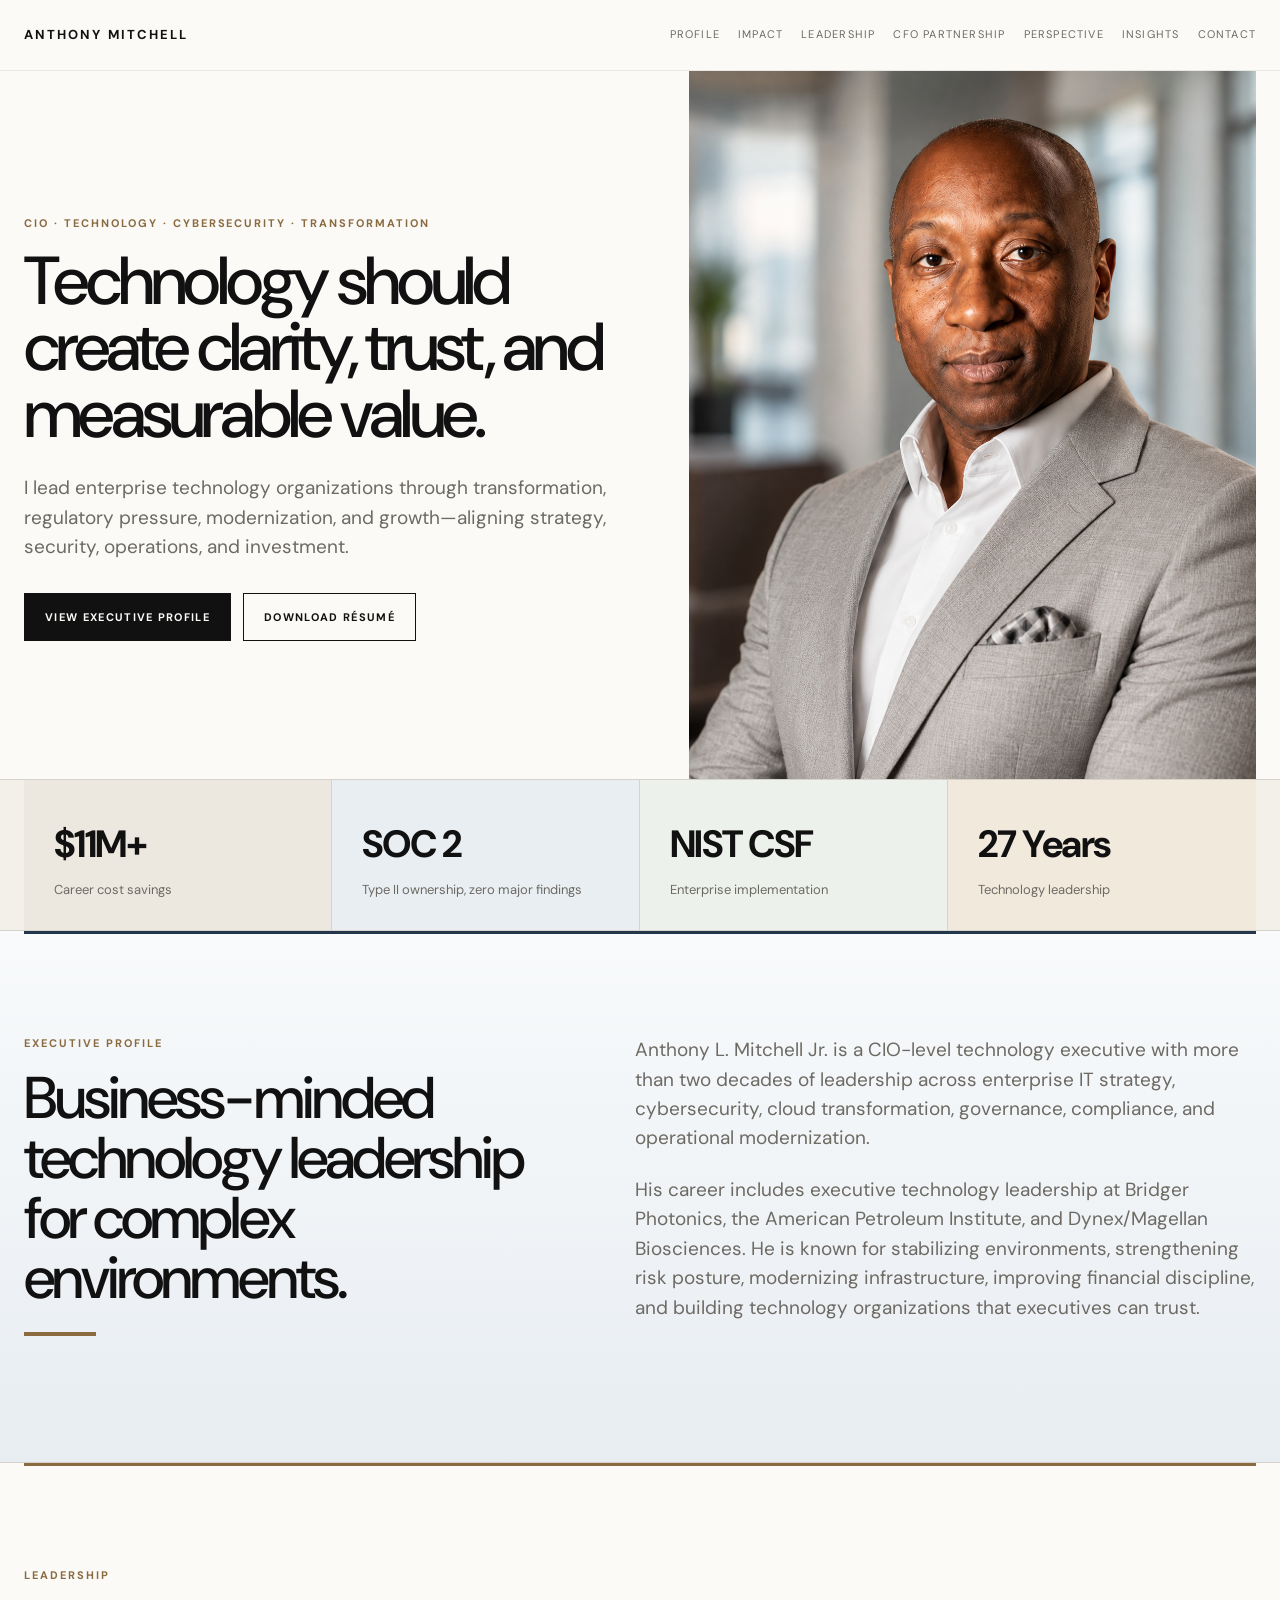
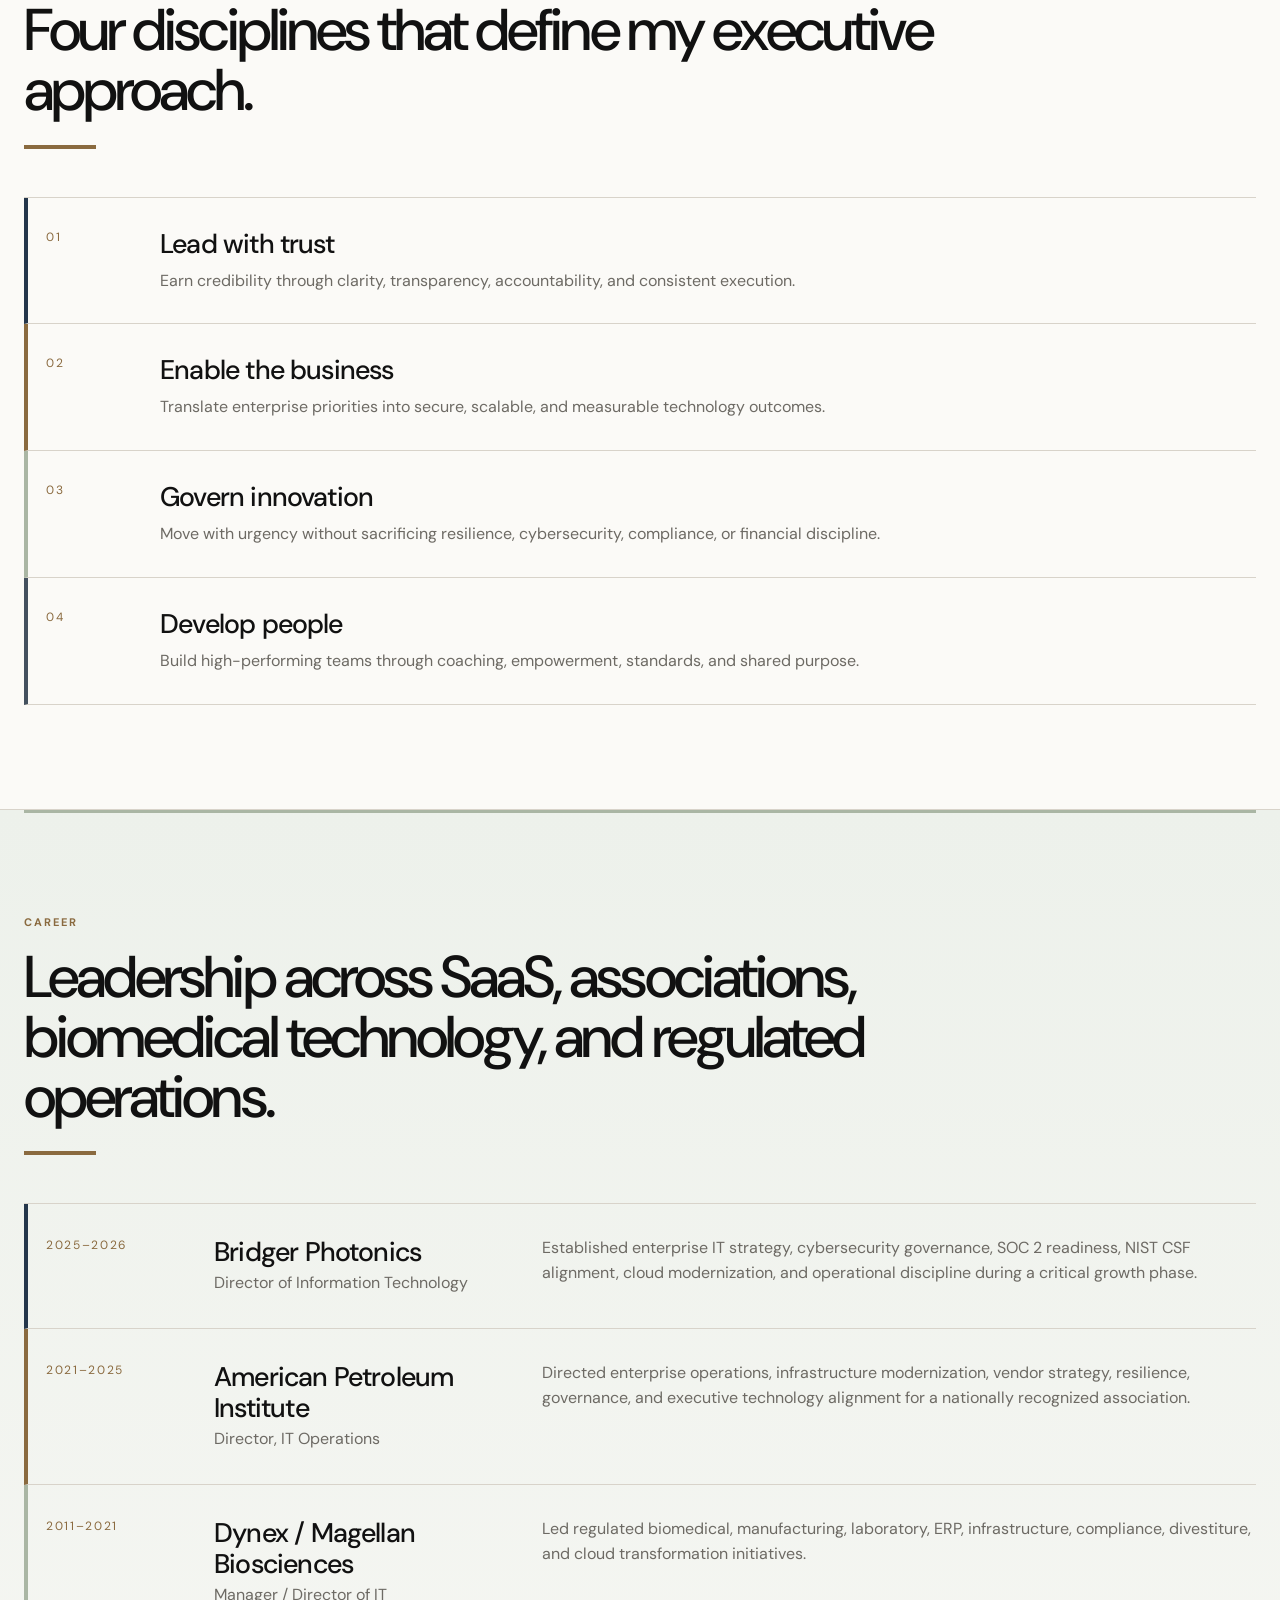
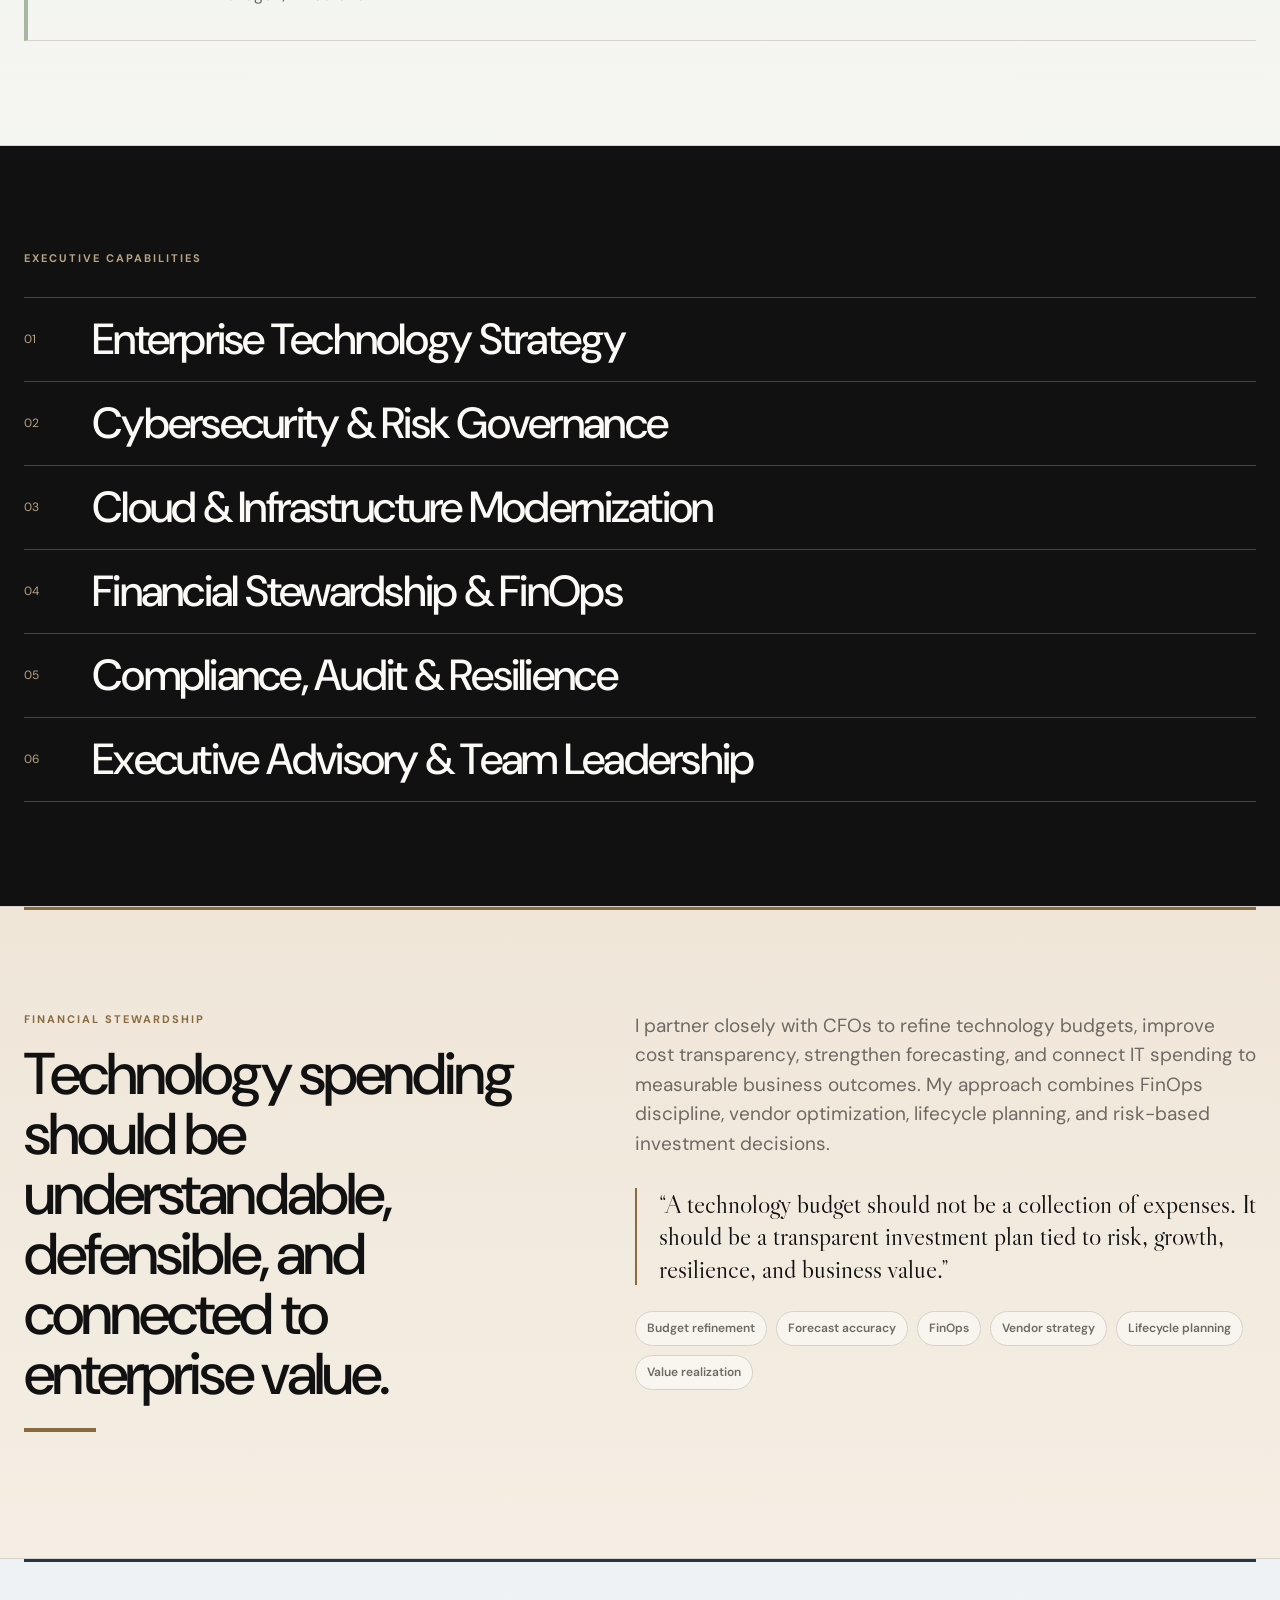
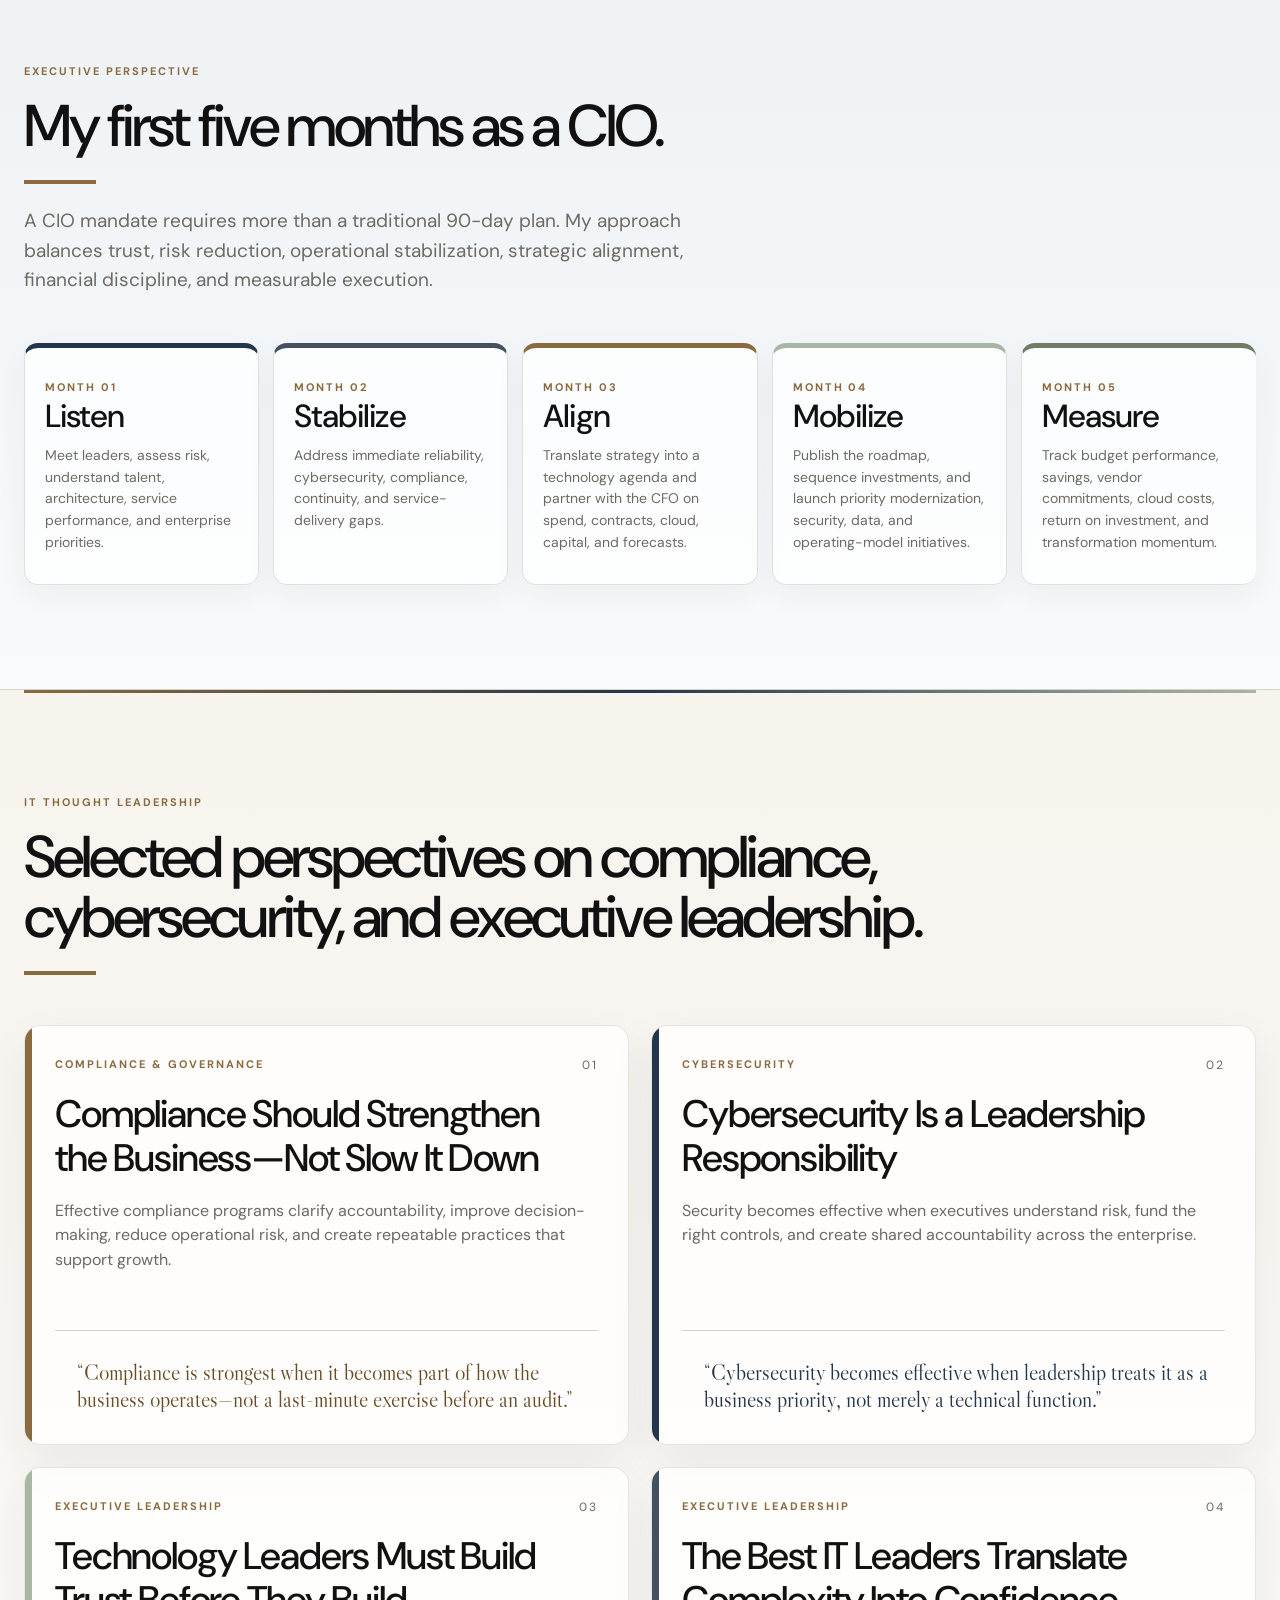
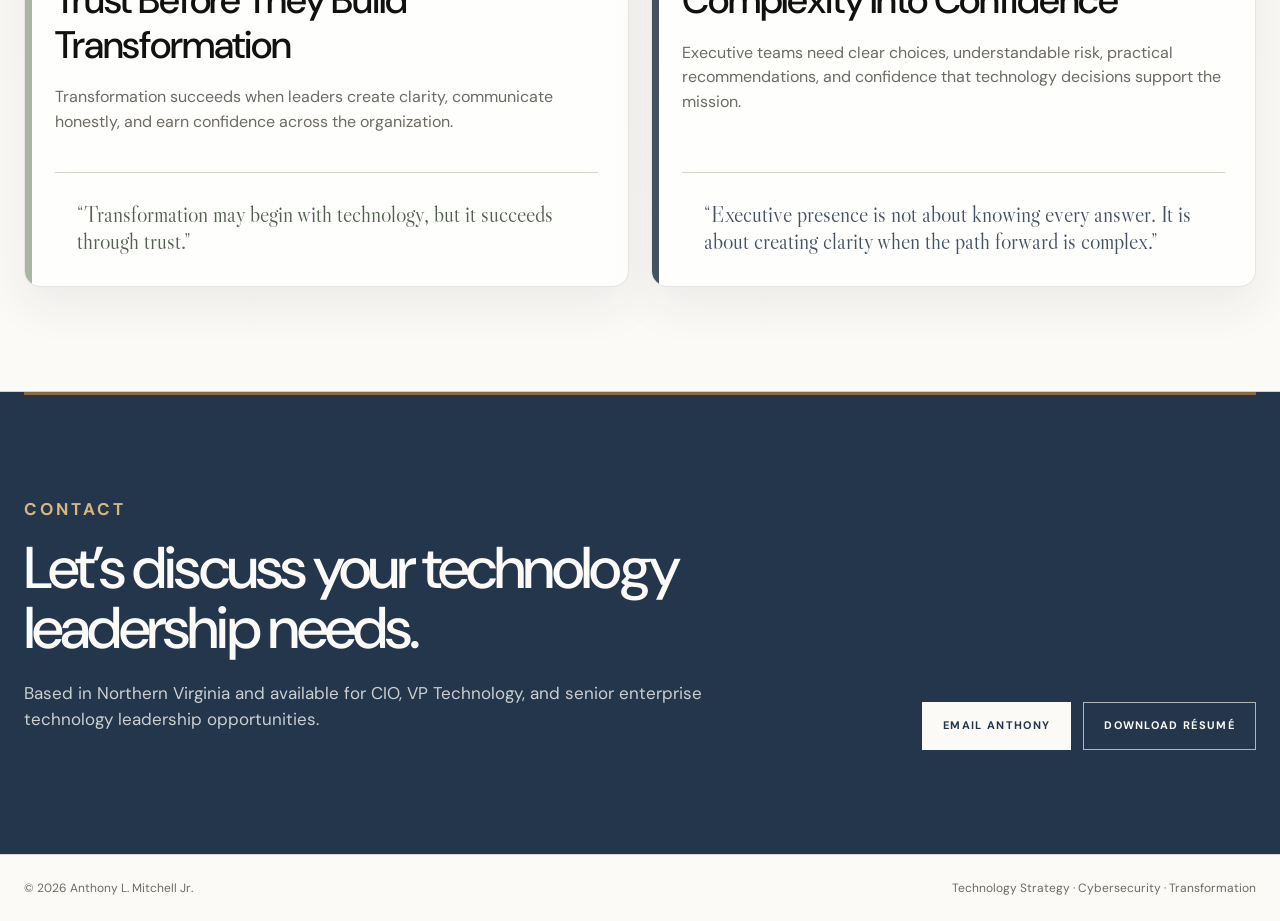
==== commit 4d1bf74c: "Add files via upload" ====
--- a/index.html
+++ b/index.html
@@ -80,7 +80,7 @@
       </div>
     </section>
 
-    <section id="profile" class="section editorial">
+    <section id="profile" class="section editorial section-profile">
       <div class="shell two-col">
         <div class="section-intro">
           <p class="label">Executive Profile</p>
@@ -103,7 +103,7 @@
       </div>
     </section>
 
-    <section id="leadership" class="section">
+    <section id="leadership" class="section section-leadership">
       <div class="shell">
         <div class="section-intro wide">
           <p class="label">Leadership</p>
@@ -146,7 +146,7 @@
       </div>
     </section>
 
-    <section class="section careers">
+    <section class="section careers section-career">
       <div class="shell">
         <div class="section-intro wide">
           <p class="label">Career</p>
@@ -243,7 +243,7 @@
       </div>
     </section>
 
-    <section id="perspective" class="section">
+    <section id="perspective" class="section section-perspective">
       <div class="shell">
         <div class="section-intro wide">
           <p class="label">Executive Perspective</p>
@@ -289,18 +289,21 @@
       </div>
     </section>
 
-    <section id="thought-leadership" class="section insights">
+    <section id="thought-leadership" class="section insights section-insights">
       <div class="shell">
         <div class="section-intro wide">
           <p class="label">IT Thought Leadership</p>
           <h2>Selected perspectives on compliance, cybersecurity, and executive leadership.</h2>
         </div>
 
-        <div class="insight-list">
-          <article>
-            <p class="insight-type">Compliance & Governance</p>
+        <div class="insight-grid">
+          <article class="insight-card compliance-card">
+            <div class="insight-card-top">
+              <p class="insight-type">Compliance & Governance</p>
+              <span class="insight-number">01</span>
+            </div>
             <h3>Compliance Should Strengthen the Business—Not Slow It Down</h3>
-            <p>
+            <p class="insight-summary">
               Effective compliance programs clarify accountability, improve decision-making,
               reduce operational risk, and create repeatable practices that support growth.
             </p>
@@ -309,10 +312,13 @@
             </blockquote>
           </article>
 
-          <article>
-            <p class="insight-type">Cybersecurity</p>
+          <article class="insight-card cyber-card">
+            <div class="insight-card-top">
+              <p class="insight-type">Cybersecurity</p>
+              <span class="insight-number">02</span>
+            </div>
             <h3>Cybersecurity Is a Leadership Responsibility</h3>
-            <p>
+            <p class="insight-summary">
               Security becomes effective when executives understand risk, fund the right controls,
               and create shared accountability across the enterprise.
             </p>
@@ -321,10 +327,13 @@
             </blockquote>
           </article>
 
-          <article>
-            <p class="insight-type">Executive Leadership</p>
+          <article class="insight-card leadership-card">
+            <div class="insight-card-top">
+              <p class="insight-type">Executive Leadership</p>
+              <span class="insight-number">03</span>
+            </div>
             <h3>Technology Leaders Must Build Trust Before They Build Transformation</h3>
-            <p>
+            <p class="insight-summary">
               Transformation succeeds when leaders create clarity, communicate honestly,
               and earn confidence across the organization.
             </p>
@@ -333,10 +342,13 @@
             </blockquote>
           </article>
 
-          <article>
-            <p class="insight-type">Executive Leadership</p>
+          <article class="insight-card clarity-card">
+            <div class="insight-card-top">
+              <p class="insight-type">Executive Leadership</p>
+              <span class="insight-number">04</span>
+            </div>
             <h3>The Best IT Leaders Translate Complexity Into Confidence</h3>
-            <p>
+            <p class="insight-summary">
               Executive teams need clear choices, understandable risk, practical recommendations,
               and confidence that technology decisions support the mission.
             </p>
--- a/styles.css
+++ b/styles.css
@@ -1,3 +1,4 @@
+
 :root {
   --bone: #f3f0e9;
   --paper: #fbfaf7;
@@ -7,8 +8,7 @@
   --line: #d8d3ca;
   --stone: #e8e3db;
   --bronze: #8a6a3f;
-  --white: #ffffff;
-  --max: 1440px;
+  --max: 1280px;
 }
 
 * { box-sizing: border-box; }
@@ -17,55 +17,58 @@
 
 body {
   margin: 0;
+  overflow-x: hidden;
   background: var(--paper);
   color: var(--ink);
   font-family: "DM Sans", system-ui, -apple-system, BlinkMacSystemFont, "Segoe UI", sans-serif;
   line-height: 1.55;
-  letter-spacing: -0.01em;
 }
 
 a { color: inherit; text-decoration: none; }
-
-img { max-width: 100%; display: block; }
+img { display: block; max-width: 100%; }
 
 .shell {
-  width: min(var(--max), calc(100% - 64px));
+  width: min(var(--max), calc(100% - 48px));
   margin: 0 auto;
 }
 
+/* HEADER */
 .site-header {
   position: sticky;
   top: 0;
   z-index: 30;
   border-bottom: 1px solid rgba(17,17,17,.08);
-  background: rgba(251,250,247,.92);
+  background: rgba(251,250,247,.96);
   backdrop-filter: blur(18px);
 }
 
 .nav-wrap {
-  min-height: 72px;
+  min-height: 70px;
   display: flex;
   align-items: center;
   justify-content: space-between;
-  gap: 28px;
+  gap: 24px;
 }
 
 .wordmark {
-  font-size: 14px;
+  flex: 0 0 auto;
+  font-size: 13px;
   font-weight: 700;
-  letter-spacing: .18em;
+  letter-spacing: .16em;
 }
 
 .nav {
   display: flex;
   align-items: center;
-  gap: 24px;
+  justify-content: flex-end;
+  gap: 18px;
+  flex-wrap: wrap;
 }
 
 .nav a {
-  font-size: 12px;
+  font-size: 11px;
   text-transform: uppercase;
-  letter-spacing: .14em;
+  letter-spacing: .11em;
   color: var(--muted);
 }
 
@@ -75,28 +78,27 @@
   display: none;
   border: 0;
   background: transparent;
-  padding: 8px 0;
   font: inherit;
   font-size: 12px;
   letter-spacing: .14em;
 }
 
+/* HERO */
 .hero {
-  min-height: calc(100vh - 72px);
-  display: flex;
+  border-bottom: 1px solid var(--line);
+  background: var(--paper);
+}
+
+.hero-grid {
+  min-height: 700px;
+  display: grid;
+  grid-template-columns: minmax(520px, 1.08fr) minmax(0, .92fr);
   align-items: stretch;
-  border-bottom: 1px solid var(--line);
-}
-
-.hero-grid {
-  width: 100%;
-  display: grid;
-  grid-template-columns: minmax(0, 1.08fr) minmax(420px, .92fr);
-  align-items: stretch;
 }
 
 .hero-copy {
-  padding: 108px 72px 96px 0;
+  min-width: 0;
+  padding: 88px 56px 82px 0;
   display: flex;
   flex-direction: column;
   justify-content: center;
@@ -106,7 +108,7 @@
 .label,
 .insight-type,
 .month {
-  margin: 0 0 18px;
+  margin: 0 0 16px;
   font-size: 11px;
   font-weight: 700;
   letter-spacing: .18em;
@@ -120,33 +122,35 @@
 }
 
 h1 {
-  max-width: 900px;
-  margin-bottom: 28px;
-  font-size: clamp(58px, 7.4vw, 112px);
-  line-height: .94;
-  letter-spacing: -.06em;
+  max-width: 640px;
+  margin-bottom: 26px;
+  font-size: clamp(54px, 5.3vw, 88px);
+  line-height: .98;
+  letter-spacing: -.055em;
+  overflow-wrap: normal;
+  word-break: normal;
 }
 
 h2 {
-  margin-bottom: 24px;
-  font-size: clamp(42px, 5.5vw, 78px);
+  margin-bottom: 22px;
+  font-size: clamp(40px, 4.6vw, 68px);
   line-height: 1.02;
-  letter-spacing: -.055em;
+  letter-spacing: -.05em;
 }
 
 h3 {
-  margin-bottom: 12px;
-  font-size: 28px;
+  margin-bottom: 10px;
+  font-size: 27px;
   line-height: 1.15;
-  letter-spacing: -.035em;
+  letter-spacing: -.03em;
 }
 
 .hero-deck,
 .section-deck {
-  max-width: 790px;
+  max-width: 700px;
   margin: 0;
   color: var(--muted);
-  font-size: 20px;
+  font-size: 19px;
 }
 
 .hero-actions,
@@ -154,17 +158,17 @@
   display: flex;
   gap: 12px;
   flex-wrap: wrap;
-  margin-top: 34px;
+  margin-top: 32px;
 }
 
 .button {
-  min-height: 50px;
-  padding: 0 22px;
+  min-height: 48px;
+  padding: 0 20px;
   display: inline-flex;
   align-items: center;
   justify-content: center;
   border: 1px solid var(--ink);
-  font-size: 12px;
+  font-size: 11px;
   font-weight: 700;
   letter-spacing: .12em;
   text-transform: uppercase;
@@ -175,34 +179,25 @@
   color: var(--paper);
 }
 
-.button-dark:hover {
-  background: var(--graphite);
-}
-
 .button-light {
   background: transparent;
-  color: var(--ink);
-}
-
-.button-light:hover {
-  background: var(--stone);
 }
 
 .hero-image-wrap {
   margin: 0;
-  min-height: 100%;
+  min-width: 0;
   background: var(--stone);
 }
 
 .hero-image {
   width: 100%;
   height: 100%;
-  min-height: calc(100vh - 72px);
+  min-height: 700px;
   object-fit: cover;
-  object-position: center top;
-  filter: saturate(.88) contrast(.98);
-}
-
+  object-position: center 18%;
+}
+
+/* IMPACT */
 .impact-strip {
   border-bottom: 1px solid var(--line);
   background: var(--bone);
@@ -214,8 +209,8 @@
 }
 
 .impact-grid > div {
-  min-height: 170px;
-  padding: 34px;
+  min-height: 150px;
+  padding: 30px;
   border-right: 1px solid var(--line);
   display: flex;
   flex-direction: column;
@@ -225,59 +220,55 @@
 .impact-grid > div:last-child { border-right: 0; }
 
 .impact-grid strong {
-  font-size: 42px;
+  font-size: 38px;
   letter-spacing: -.04em;
 }
 
 .impact-grid span {
-  margin-top: 8px;
+  margin-top: 6px;
   color: var(--muted);
   font-size: 13px;
 }
 
+/* SHARED SECTIONS */
 .section {
-  padding: 118px 0;
+  padding: 104px 0;
   border-bottom: 1px solid var(--line);
 }
-
-.editorial { background: var(--paper); }
 
 .two-col {
   display: grid;
-  grid-template-columns: .95fr 1.05fr;
-  gap: 96px;
-}
-
-.section-intro.wide {
-  max-width: 980px;
-}
+  grid-template-columns: .92fr 1.08fr;
+  gap: 82px;
+}
+
+.section-intro.wide { max-width: 920px; }
 
 .body-copy {
-  max-width: 780px;
-  color: var(--muted);
-  font-size: 20px;
+  max-width: 760px;
+  color: var(--muted);
+  font-size: 19px;
 }
 
 .body-copy p {
   margin-top: 0;
-  margin-bottom: 24px;
-}
-
+  margin-bottom: 22px;
+}
+
+/* LEADERSHIP */
 .line-list,
 .career-list {
-  margin-top: 54px;
+  margin-top: 48px;
   border-top: 1px solid var(--line);
 }
 
 .line-list article {
   display: grid;
-  grid-template-columns: 100px 1fr;
-  gap: 36px;
-  padding: 34px 0;
+  grid-template-columns: 86px 1fr;
+  gap: 28px;
+  padding: 30px 0;
   border-bottom: 1px solid var(--line);
 }
-
-.line-list article:last-child { border-bottom: 0; }
 
 .line-number {
   color: var(--bronze);
@@ -286,19 +277,20 @@
 }
 
 .line-list p {
-  max-width: 780px;
+  max-width: 740px;
   margin: 0;
   color: var(--muted);
-  font-size: 17px;
-}
-
+  font-size: 16px;
+}
+
+/* CAREER */
 .careers { background: var(--bone); }
 
 .career-list article {
   display: grid;
-  grid-template-columns: 160px 360px 1fr;
-  gap: 34px;
-  padding: 36px 0;
+  grid-template-columns: 140px 300px 1fr;
+  gap: 28px;
+  padding: 32px 0;
   border-bottom: 1px solid var(--line);
 }
 
@@ -308,7 +300,7 @@
   letter-spacing: .14em;
 }
 
-.career-org h3 { margin-bottom: 6px; }
+.career-org h3 { margin-bottom: 4px; }
 
 .role,
 .career-summary p {
@@ -316,6 +308,7 @@
   color: var(--muted);
 }
 
+/* DARK PANEL */
 .dark-panel {
   background: var(--ink);
   color: var(--paper);
@@ -324,83 +317,77 @@
 .label-light { color: #b7a385; }
 
 .capability-lines {
-  margin-top: 34px;
+  margin-top: 30px;
   border-top: 1px solid rgba(255,255,255,.22);
 }
 
 .capability-lines div {
   display: grid;
-  grid-template-columns: 80px 1fr;
+  grid-template-columns: 68px 1fr;
   align-items: center;
-  min-height: 92px;
+  min-height: 84px;
   border-bottom: 1px solid rgba(255,255,255,.22);
 }
 
 .capability-lines span {
   color: #b7a385;
   font-size: 12px;
-  letter-spacing: .14em;
 }
 
 .capability-lines strong {
-  font-size: clamp(26px, 4vw, 54px);
+  font-size: clamp(24px, 3.4vw, 46px);
   font-weight: 500;
-  letter-spacing: -.045em;
-}
-
-.financial {
-  background: var(--bone);
-}
-
-.financial-grid {
-  align-items: start;
-}
+  letter-spacing: -.04em;
+}
+
+/* CFO */
+.financial { background: var(--bone); }
 
 blockquote {
-  margin: 34px 0 0;
-  padding: 0 0 0 24px;
+  margin: 30px 0 0;
+  padding-left: 22px;
   border-left: 2px solid var(--bronze);
   color: var(--ink);
   font-family: "Libre Caslon Display", Georgia, serif;
-  font-size: 28px;
+  font-size: 26px;
   line-height: 1.25;
 }
 
 .pill-row {
   display: flex;
   flex-wrap: wrap;
-  gap: 10px;
-  margin-top: 28px;
+  gap: 9px;
+  margin-top: 26px;
 }
 
 .pill-row span {
-  padding: 8px 12px;
+  padding: 7px 11px;
   border: 1px solid var(--line);
   border-radius: 999px;
   background: rgba(255,255,255,.45);
-  color: var(--graphite);
   font-size: 12px;
   font-weight: 600;
 }
 
+/* ROADMAP */
 .roadmap {
   display: grid;
-  grid-template-columns: repeat(5, 1fr);
-  margin-top: 56px;
+  grid-template-columns: repeat(5, minmax(0,1fr));
+  margin-top: 48px;
   border-top: 1px solid var(--line);
   border-bottom: 1px solid var(--line);
 }
 
 .roadmap article {
-  padding: 28px 24px 34px;
+  min-width: 0;
+  padding: 26px 20px 30px;
   border-right: 1px solid var(--line);
 }
 
 .roadmap article:last-child { border-right: 0; }
 
 .roadmap h3 {
-  font-size: 36px;
-  letter-spacing: -.045em;
+  font-size: 32px;
 }
 
 .roadmap p {
@@ -409,24 +396,21 @@
   font-size: 14px;
 }
 
-.insights { background: var(--paper); }
-
+/* INSIGHTS */
 .insight-list {
-  margin-top: 56px;
+  margin-top: 48px;
   border-top: 1px solid var(--line);
 }
 
 .insight-list article {
   display: grid;
-  grid-template-columns: 220px 1fr 1.1fr;
-  gap: 32px;
-  padding: 40px 0;
+  grid-template-columns: 190px 1fr 1.1fr;
+  gap: 26px;
+  padding: 36px 0;
   border-bottom: 1px solid var(--line);
 }
 
-.insight-list h3 {
-  margin: 0;
-}
+.insight-list h3 { margin: 0; }
 
 .insight-list article > p:not(.insight-type) {
   margin: 0;
@@ -435,28 +419,23 @@
 
 .insight-list blockquote {
   margin: 0;
-  font-size: 22px;
-}
-
-.contact {
-  background: var(--bone);
-}
+  font-size: 21px;
+}
+
+/* CONTACT */
+.contact { background: var(--bone); }
 
 .contact-grid {
   display: grid;
-  grid-template-columns: 1.3fr .7fr;
-  gap: 70px;
+  grid-template-columns: 1.25fr .75fr;
+  gap: 56px;
   align-items: end;
 }
 
-.contact h2 {
-  max-width: 900px;
-}
-
 .contact p {
-  max-width: 780px;
-  color: var(--muted);
-  font-size: 18px;
+  max-width: 720px;
+  color: var(--muted);
+  font-size: 17px;
 }
 
 .contact-actions {
@@ -465,41 +444,36 @@
 }
 
 footer {
-  padding: 26px 0;
-  background: var(--paper);
+  padding: 24px 0;
 }
 
 .footer-grid {
   display: flex;
   justify-content: space-between;
-  gap: 24px;
+  gap: 20px;
   color: var(--muted);
   font-size: 12px;
 }
 
-@media (max-width: 1180px) {
+/* RESPONSIVE */
+@media (max-width: 1120px) {
+  .nav { gap: 14px; }
+  .nav a { font-size: 10px; }
+
   .hero-grid {
-    grid-template-columns: 1fr 420px;
+    grid-template-columns: minmax(420px, 1fr) minmax(0, .9fr);
+  }
+
+  h1 {
+    font-size: clamp(50px, 5vw, 72px);
   }
 
   .career-list article {
-    grid-template-columns: 140px 280px 1fr;
-  }
-
-  .roadmap {
-    grid-template-columns: repeat(3, 1fr);
-  }
-
-  .roadmap article:nth-child(3) {
-    border-right: 0;
-  }
-
-  .roadmap article:nth-child(-n+3) {
-    border-bottom: 1px solid var(--line);
+    grid-template-columns: 120px 250px 1fr;
   }
 
   .insight-list article {
-    grid-template-columns: 180px 1fr;
+    grid-template-columns: 160px 1fr;
   }
 
   .insight-list blockquote {
@@ -507,25 +481,23 @@
   }
 }
 
-@media (max-width: 920px) {
+@media (max-width: 900px) {
   .shell {
-    width: min(var(--max), calc(100% - 36px));
-  }
-
-  .menu-toggle {
-    display: block;
-  }
+    width: min(var(--max), calc(100% - 32px));
+  }
+
+  .menu-toggle { display: block; }
 
   .nav {
     position: absolute;
-    top: 72px;
+    top: 70px;
     left: 0;
     right: 0;
     display: none;
     flex-direction: column;
     align-items: stretch;
     gap: 0;
-    padding: 10px 18px 18px;
+    padding: 12px 18px 18px;
     background: var(--paper);
     border-bottom: 1px solid var(--line);
   }
@@ -533,7 +505,8 @@
   .nav.open { display: flex; }
 
   .nav a {
-    padding: 12px 0;
+    padding: 11px 0;
+    font-size: 11px;
   }
 
   .hero-grid,
@@ -543,11 +516,12 @@
   }
 
   .hero-copy {
-    padding: 82px 0 60px;
-  }
-
-  .hero-image {
-    min-height: 680px;
+    padding: 72px 0 48px;
+  }
+
+  .hero-image,
+  .hero-image-wrap {
+    min-height: 580px;
   }
 
   .impact-grid {
@@ -563,7 +537,7 @@
   }
 
   .career-list article {
-    grid-template-columns: 120px 1fr;
+    grid-template-columns: 110px 1fr;
   }
 
   .career-summary {
@@ -574,8 +548,7 @@
     grid-template-columns: 1fr;
   }
 
-  .roadmap article,
-  .roadmap article:nth-child(3) {
+  .roadmap article {
     border-right: 0;
     border-bottom: 1px solid var(--line);
   }
@@ -599,32 +572,22 @@
 
 @media (max-width: 620px) {
   .shell {
-    width: min(var(--max), calc(100% - 24px));
-  }
-
-  .wordmark {
-    font-size: 12px;
-  }
-
-  .hero-copy {
-    padding-top: 62px;
-  }
-
-  h1 {
-    font-size: 54px;
-  }
-
-  h2 {
-    font-size: 42px;
-  }
+    width: min(var(--max), calc(100% - 22px));
+  }
+
+  .wordmark { font-size: 11px; }
+
+  h1 { font-size: 48px; }
+  h2 { font-size: 39px; }
 
   .hero-deck,
   .body-copy {
-    font-size: 17px;
-  }
-
-  .hero-image {
-    min-height: 520px;
+    font-size: 16px;
+  }
+
+  .hero-image,
+  .hero-image-wrap {
+    min-height: 440px;
   }
 
   .impact-grid {
@@ -636,17 +599,11 @@
     border-bottom: 1px solid var(--line);
   }
 
-  .impact-grid > div:last-child {
-    border-bottom: 0;
-  }
-
-  .section {
-    padding: 82px 0;
-  }
+  .section { padding: 78px 0; }
 
   .line-list article {
-    grid-template-columns: 54px 1fr;
-    gap: 18px;
+    grid-template-columns: 48px 1fr;
+    gap: 16px;
   }
 
   .career-list article {
@@ -658,18 +615,294 @@
   }
 
   .capability-lines div {
-    grid-template-columns: 48px 1fr;
+    grid-template-columns: 44px 1fr;
   }
 
   .capability-lines strong {
-    font-size: 28px;
+    font-size: 26px;
   }
 
   blockquote {
-    font-size: 23px;
+    font-size: 22px;
   }
 
   .footer-grid {
     flex-direction: column;
   }
 }
+
+
+/* ===== V2 SECTION COLOR & VISUAL RHYTHM ===== */
+:root {
+  --navy: #24364b;
+  --navy-soft: #e8edf2;
+  --sage: #aab6a4;
+  --sage-soft: #edf1eb;
+  --bronze-soft: #efe6d8;
+  --sand: #f4eee4;
+  --slate: #44515f;
+}
+
+.section {
+  position: relative;
+}
+
+.section::before {
+  content: "";
+  position: absolute;
+  top: 0;
+  left: 50%;
+  width: min(var(--max), calc(100% - 48px));
+  height: 3px;
+  transform: translateX(-50%);
+  background: transparent;
+}
+
+.section-profile {
+  background: linear-gradient(180deg, #f8fafb 0%, var(--navy-soft) 100%);
+}
+
+.section-profile::before {
+  background: var(--navy);
+}
+
+.section-leadership {
+  background: var(--paper);
+}
+
+.section-leadership::before {
+  background: var(--bronze);
+}
+
+.section-career {
+  background: linear-gradient(180deg, var(--sage-soft) 0%, #f5f6f2 100%);
+}
+
+.section-career::before {
+  background: var(--sage);
+}
+
+.financial {
+  background: linear-gradient(180deg, var(--bronze-soft) 0%, var(--sand) 100%);
+}
+
+.financial::before {
+  background: var(--bronze);
+}
+
+.section-perspective {
+  background: linear-gradient(180deg, #eef2f5 0%, #f8fafb 100%);
+}
+
+.section-perspective::before {
+  background: var(--navy);
+}
+
+.section-insights {
+  background: linear-gradient(180deg, #f7f4ee 0%, #fbfaf7 100%);
+}
+
+.section-insights::before {
+  background: linear-gradient(90deg, var(--bronze), var(--navy), var(--sage));
+}
+
+.contact {
+  background: var(--navy);
+  color: var(--paper);
+}
+
+.contact::before {
+  background: var(--bronze);
+}
+
+.contact .label {
+  color: #d6b77f;
+}
+
+.contact p {
+  color: rgba(251,250,247,.78);
+}
+
+.contact .button-dark {
+  background: var(--paper);
+  color: var(--navy);
+  border-color: var(--paper);
+}
+
+.contact .button-light {
+  color: var(--paper);
+  border-color: rgba(251,250,247,.65);
+}
+
+.contact .button-light:hover {
+  background: rgba(251,250,247,.12);
+}
+
+/* Section heading accent */
+.section-intro h2 {
+  position: relative;
+}
+
+.section-intro h2::after {
+  content: "";
+  display: block;
+  width: 72px;
+  height: 4px;
+  margin-top: 24px;
+  background: var(--bronze);
+}
+
+/* Leadership rows receive subtle category color */
+.line-list article {
+  padding-left: 18px;
+  transition: background .2s ease, transform .2s ease;
+}
+
+.line-list article:nth-child(1) { border-left: 4px solid var(--navy); }
+.line-list article:nth-child(2) { border-left: 4px solid var(--bronze); }
+.line-list article:nth-child(3) { border-left: 4px solid var(--sage); }
+.line-list article:nth-child(4) { border-left: 4px solid var(--slate); }
+
+.line-list article:hover {
+  background: rgba(255,255,255,.45);
+}
+
+/* Career rows */
+.career-list article {
+  padding-left: 18px;
+  border-left: 4px solid transparent;
+}
+
+.career-list article:nth-child(1) { border-left-color: var(--navy); }
+.career-list article:nth-child(2) { border-left-color: var(--bronze); }
+.career-list article:nth-child(3) { border-left-color: var(--sage); }
+
+/* Five month roadmap */
+.roadmap {
+  gap: 14px;
+  border: 0;
+}
+
+.roadmap article {
+  border: 1px solid rgba(36,54,75,.14);
+  border-radius: 14px;
+  background: rgba(255,255,255,.72);
+  box-shadow: 0 12px 30px rgba(36,54,75,.05);
+}
+
+.roadmap article:nth-child(1) { border-top: 5px solid var(--navy); }
+.roadmap article:nth-child(2) { border-top: 5px solid var(--slate); }
+.roadmap article:nth-child(3) { border-top: 5px solid var(--bronze); }
+.roadmap article:nth-child(4) { border-top: 5px solid var(--sage); }
+.roadmap article:nth-child(5) { border-top: 5px solid #6f7b64; }
+
+/* ===== REARRANGED THOUGHT LEADERSHIP ===== */
+.insight-grid {
+  display: grid;
+  grid-template-columns: repeat(2, minmax(0, 1fr));
+  gap: 22px;
+  margin-top: 50px;
+}
+
+.insight-card {
+  position: relative;
+  min-height: 420px;
+  padding: 30px;
+  display: flex;
+  flex-direction: column;
+  border: 1px solid rgba(17,17,17,.10);
+  border-radius: 16px;
+  background: rgba(255,255,255,.76);
+  box-shadow: 0 18px 46px rgba(38,45,52,.07);
+  overflow: hidden;
+}
+
+.insight-card::before {
+  content: "";
+  position: absolute;
+  inset: 0 auto 0 0;
+  width: 7px;
+}
+
+.compliance-card::before { background: var(--bronze); }
+.cyber-card::before { background: var(--navy); }
+.leadership-card::before { background: var(--sage); }
+.clarity-card::before { background: var(--slate); }
+
+.insight-card-top {
+  display: flex;
+  justify-content: space-between;
+  gap: 20px;
+  align-items: flex-start;
+  margin-bottom: 18px;
+}
+
+.insight-card .insight-type {
+  margin: 0;
+}
+
+.insight-number {
+  color: var(--muted);
+  font-size: 12px;
+  letter-spacing: .16em;
+}
+
+.insight-card h3 {
+  max-width: 620px;
+  margin-bottom: 18px;
+  font-size: clamp(28px, 3vw, 42px);
+}
+
+.insight-summary {
+  max-width: 640px;
+  margin: 0;
+  color: var(--muted);
+  font-size: 16px;
+}
+
+.insight-card blockquote {
+  margin-top: auto;
+  padding-top: 28px;
+  font-size: 22px;
+  border-left: 0;
+  border-top: 1px solid var(--line);
+}
+
+.compliance-card blockquote { color: #684c27; }
+.cyber-card blockquote { color: var(--navy); }
+.leadership-card blockquote { color: #53604f; }
+.clarity-card blockquote { color: var(--slate); }
+
+/* Impact strip gets a subtle alternating color */
+.impact-grid > div:nth-child(1) { background: #ece8df; }
+.impact-grid > div:nth-child(2) { background: #e9eef2; }
+.impact-grid > div:nth-child(3) { background: #edf1eb; }
+.impact-grid > div:nth-child(4) { background: #f1e9dc; }
+
+@media (max-width: 900px) {
+  .insight-grid {
+    grid-template-columns: 1fr;
+  }
+
+  .insight-card {
+    min-height: auto;
+  }
+
+  .section::before {
+    width: min(var(--max), calc(100% - 32px));
+  }
+}
+
+@media (max-width: 620px) {
+  .section::before {
+    width: min(var(--max), calc(100% - 22px));
+  }
+
+  .insight-card {
+    padding: 24px 22px;
+  }
+
+  .roadmap {
+    gap: 12px;
+  }
+}
